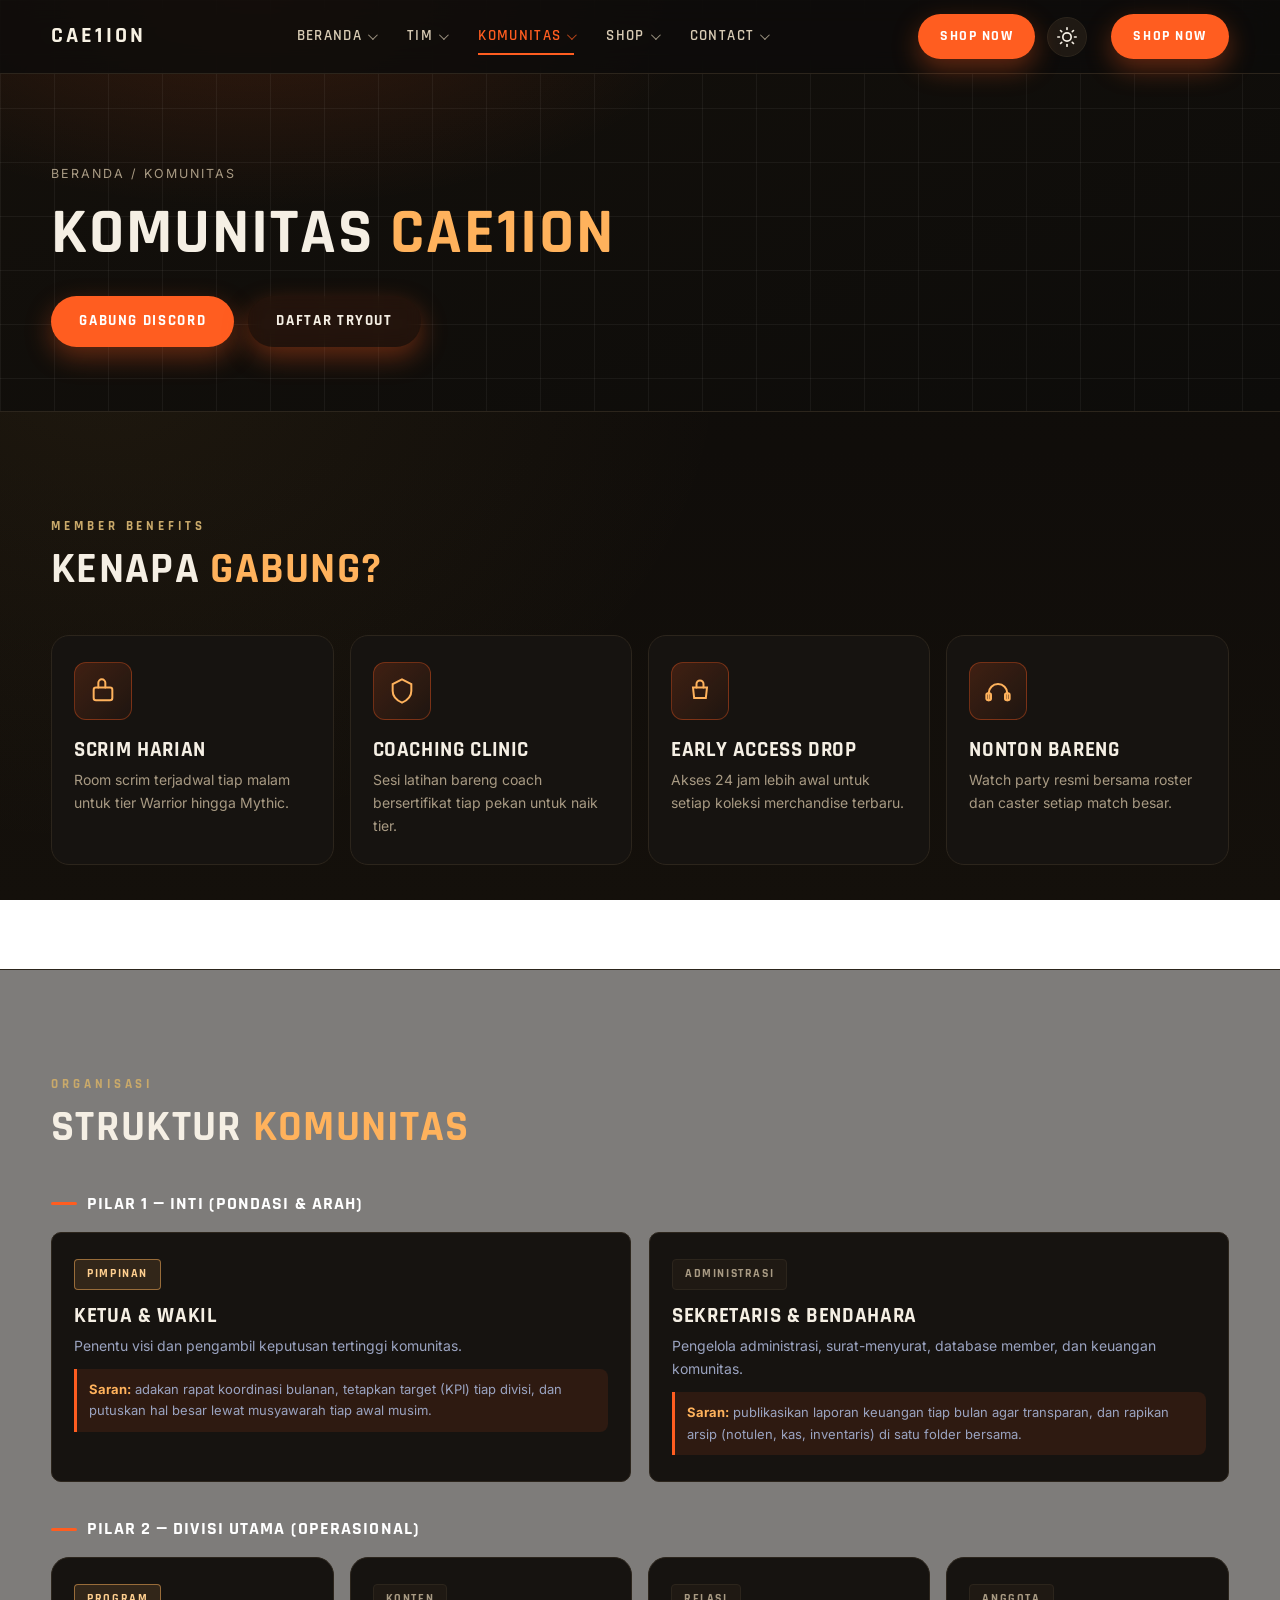
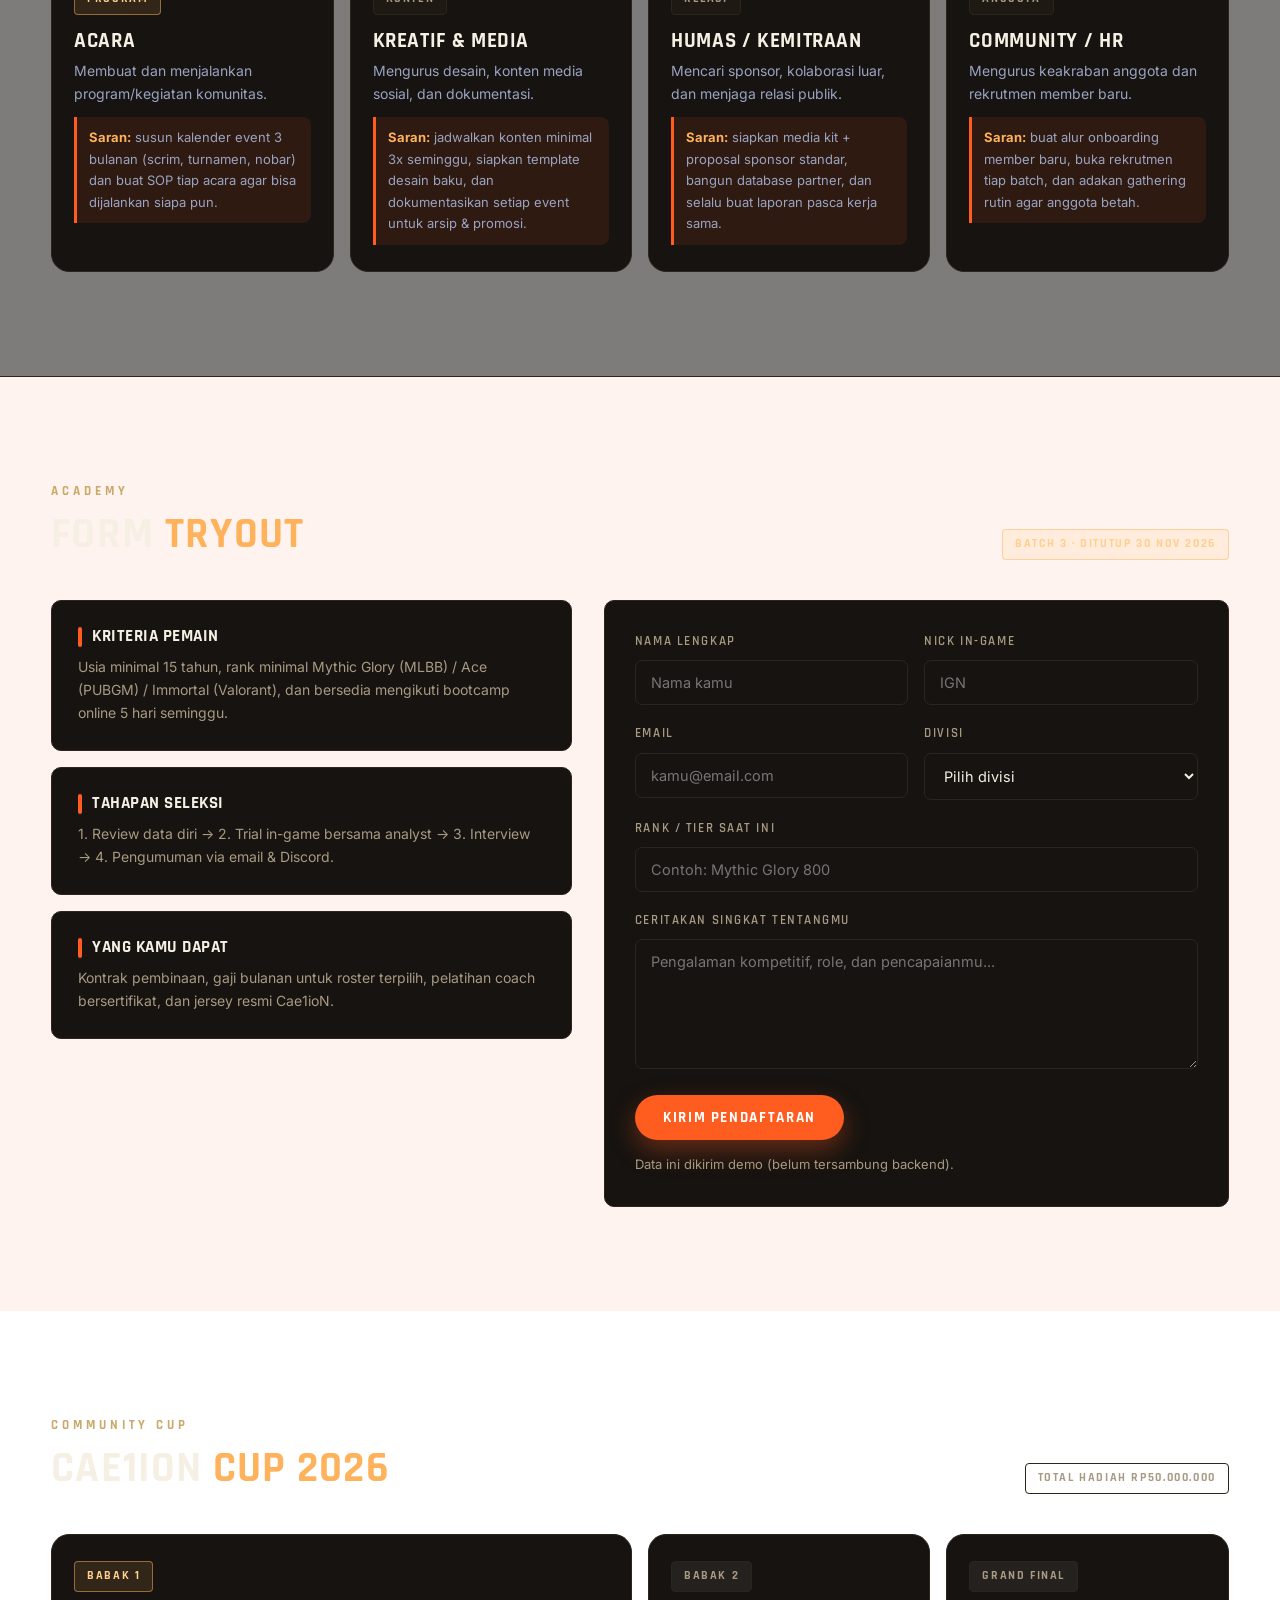
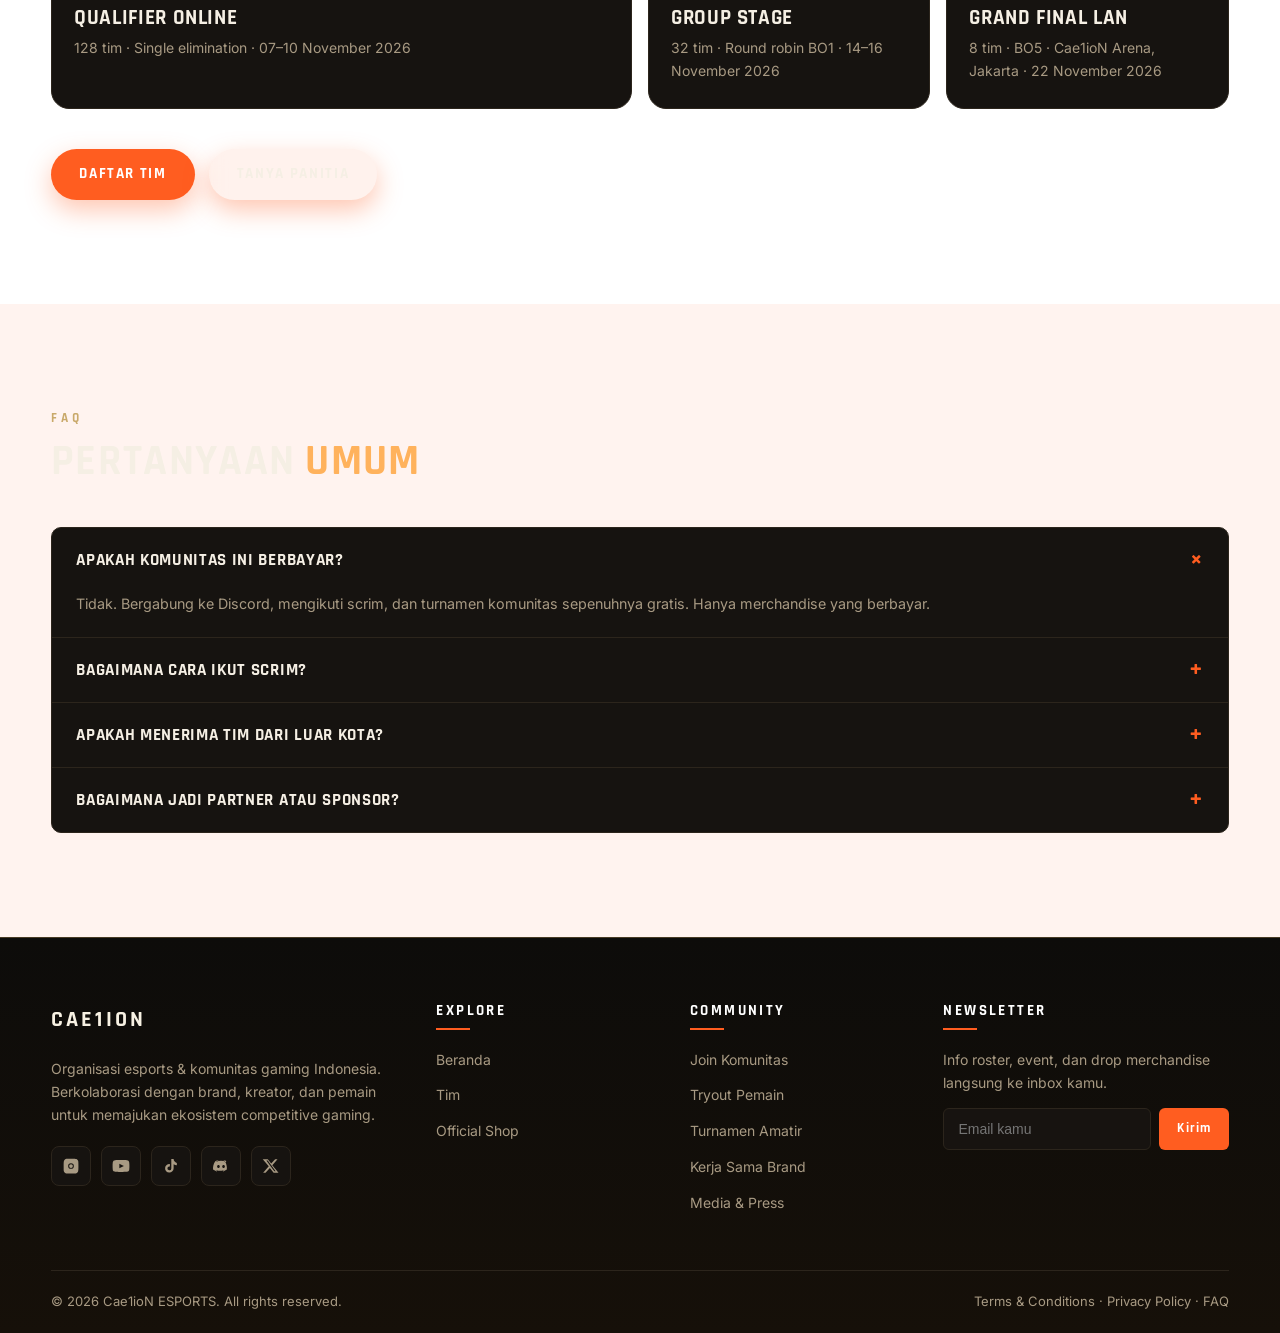
==== community.html @ eff82ee4 "Cae1ioN Esports website" ====
﻿<!DOCTYPE html>
<html lang="id">
<head>
<meta charset="UTF-8" />
<meta name="viewport" content="width=device-width, initial-scale=1.0" />
<title>Komunitas — Cae1ioN ESPORTS</title>
<meta name="description" content="Bergabung dengan komunitas Cae1ioN: Discord, scrim harian, tryout pemain, dan turnamen amatir." />
<link rel="icon" href="assets/img/favicon.png" type="image/svg+xml" />
<link rel="preconnect" href="https://fonts.googleapis.com" />
<link rel="preconnect" href="https://fonts.gstatic.com" crossorigin />
<link href="https://fonts.googleapis.com/css2?family=Rajdhani:wght@500;600;700&family=Inter:wght@400;500;600&family=Cinzel:wght@700;800;900&display=swap" rel="stylesheet" />
<link rel="stylesheet" href="assets/css/style.css?v=8" />
</head>
<body>


<header class="header">
  <div class="container header-inner">
    <a href="index.html" class="logo"><span class="logo-text">Cae1ioN</span></a>
    <nav class="nav">
      <div class="nav-item"><a href="index.html">Beranda<span class="caret"></span></a>
        <div class="drop">
          <a href="index.html#top">Tentang</a>
          <a href="index.html#squad">Tim &amp; Squad</a>
          <a href="index.html#ekosistem">Ekosistem</a>
        </div>
      </div>
      <div class="nav-item"><a href="teams.html">Tim<span class="caret"></span></a>
        <div class="drop">
          <a href="teams.html#roster">Daftar Pemain</a>
          <a href="teams.html#academy">Academy</a>
        </div>
      </div>
      <div class="nav-item"><a href="community.html" class="active">Komunitas<span class="caret"></span></a>
        <div class="drop">
          <a href="community.html#benefit">Benefit</a>
          <a href="community.html#tryout">Tryout</a>
          <a href="community.html#turnamen">Turnamen</a>
          <a href="community.html#faq">FAQ</a>
        </div>
      </div>
      <div class="nav-item"><a href="shop.html">Shop<span class="caret"></span></a>
        <div class="drop">
          <a href="shop.html#produk">Semua Produk</a>
          <a href="shop.html#promo">Promo</a>
        </div>
      </div>
      <div class="nav-item"><a href="contact.html">Contact<span class="caret"></span></a>
        <div class="drop">
          <a href="contact.html#kontak">Info &amp; Form</a>
          <a href="contact.html#faq">FAQ</a>
        </div>
      </div>
    </nav>
    <div class="header-cta">
      <a href="shop.html" class="btn">Shop Now</a>
      <button class="theme-toggle" id="themeToggle" aria-label="Toggle tema gelap/terang" title="Toggle tema">
        <svg class="icon-sun" width="20" height="20" viewBox="0 0 24 24" fill="none" stroke="currentColor" stroke-width="2" stroke-linecap="round" stroke-linejoin="round"><circle cx="12" cy="12" r="5"/><path d="M12 1v2"/><path d="M12 21v2"/><path d="M4.22 4.22l1.42 1.42"/><path d="M18.36 18.36l1.42 1.42"/><path d="M1 12h2"/><path d="M21 12h2"/><path d="M4.22 19.78l1.42-1.42"/><path d="M18.36 5.64l1.42-1.42"/></svg>
        <svg class="icon-moon" width="20" height="20" viewBox="0 0 24 24" fill="none" stroke="currentColor" stroke-width="2" stroke-linecap="round" stroke-linejoin="round"><path d="M21 12.79A9 9 0 1 1 11.21 3 7 7 0 0 0 21 12.79z"/></svg>
      </button>
      <a href="shop.html" class="btn">Shop Now</a>
      <button class="burger" aria-label="Buka menu"><span></span><span></span><span></span></button>
    </div>
  </div>
</header>

<div class="mobile-nav">
  <a href="index.html">Beranda</a>
  <a href="teams.html">Tim</a>
  <a href="community.html">Komunitas</a>
  <a href="shop.html">Shop</a>
  <a href="contact.html">Contact</a>
  <a href="shop.html" class="btn">Shop Now</a>
</div>

<section class="page-hero">
  <div class="container">
    <p class="breadcrumb"><a href="index.html">Beranda</a> / Komunitas</p>
    <h1>Komunitas <em>Cae1ioN</em></h1>
    <div class="hero-actions" style="margin:26px 0 0;">
      <a href="#" class="btn">Gabung Discord</a>
      <a href="#tryout" class="btn btn-ghost">Daftar Tryout</a>
    </div>
  </div>
</section>

<!-- BENEFITS -->
<section class="section" id="benefit">
  <div class="container">
    <div class="section-head reveal">
      <div class="section-title">
        <span class="kicker">Member Benefits</span>
        <h2>Kenapa <em>Gabung?</em></h2>
      </div>
    </div>

    <div class="bento">
      <div class="division reveal">
        <div class="icon">
          <svg viewBox="0 0 24 24" fill="none" stroke-width="1.7" stroke-linecap="round"><path d="M14 9V5a3 3 0 0 0-6 0v4"/><rect x="4" y="9" width="16" height="11" rx="2"/></svg>
        </div>
        <h3>Scrim Harian</h3>
        <p class="muted" style="font-size:14px;">Room scrim terjadwal tiap malam untuk tier Warrior hingga Mythic.</p>
      </div>
      <div class="division reveal">
        <div class="icon">
          <svg viewBox="0 0 24 24" fill="none" stroke-width="1.7" stroke-linecap="round"><path d="M12 2l8 4v6c0 5-3.5 8-8 10-4.5-2-8-5-8-10V6z"/></svg>
        </div>
        <h3>Coaching Clinic</h3>
        <p class="muted" style="font-size:14px;">Sesi latihan bareng coach bersertifikat tiap pekan untuk naik tier.</p>
      </div>
      <div class="division reveal">
        <div class="icon">
          <svg viewBox="0 0 24 24" fill="none" stroke-width="1.7" stroke-linecap="round"><path d="M6 9h12l-1 9H7z"/><path d="M9 9V6a3 3 0 0 1 6 0v3"/></svg>
        </div>
        <h3>Early Access Drop</h3>
        <p class="muted" style="font-size:14px;">Akses 24 jam lebih awal untuk setiap koleksi merchandise terbaru.</p>
      </div>
      <div class="division reveal">
        <div class="icon">
          <svg viewBox="0 0 24 24" fill="none" stroke-width="1.7" stroke-linecap="round"><path d="M4 20v-6a8 8 0 1 1 16 0v6"/><rect x="2" y="14" width="4" height="6" rx="1.5"/><rect x="18" y="14" width="4" height="6" rx="1.5"/></svg>
        </div>
        <h3>Nonton Bareng</h3>
        <p class="muted" style="font-size:14px;">Watch party resmi bersama roster dan caster setiap match besar.</p>
      </div>
    </div>
  </div>
</section>

<!-- STRUKTUR KOMUNITAS -->
<section class="section section-white">
  <div class="container">
    <div class="section-head reveal">
      <div class="section-title">
        <span class="kicker">Organisasi</span>
        <h2>Struktur <em>Komunitas</em></h2>
      </div>
    </div>

    <h3 class="pillar-title reveal">Pilar 1 — Inti (Pondasi &amp; Arah)</h3>
    <div class="grid-2" style="margin-bottom:36px;">
      <div class="division reveal">
        <span class="badge live" style="margin-bottom:14px;display:inline-block;">Pimpinan</span>
        <h3>Ketua &amp; Wakil</h3>
        <p class="muted" style="font-size:14px;">Penentu visi dan pengambil keputusan tertinggi komunitas.</p>
        <p class="org-tip"><b>Saran:</b> adakan rapat koordinasi bulanan, tetapkan target (KPI) tiap divisi, dan putuskan hal besar lewat musyawarah tiap awal musim.</p>
      </div>
      <div class="division reveal">
        <span class="badge" style="margin-bottom:14px;display:inline-block;">Administrasi</span>
        <h3>Sekretaris &amp; Bendahara</h3>
        <p class="muted" style="font-size:14px;">Pengelola administrasi, surat-menyurat, database member, dan keuangan komunitas.</p>
        <p class="org-tip"><b>Saran:</b> publikasikan laporan keuangan tiap bulan agar transparan, dan rapikan arsip (notulen, kas, inventaris) di satu folder bersama.</p>
      </div>
    </div>

    <h3 class="pillar-title reveal">Pilar 2 — Divisi Utama (Operasional)</h3>
    <div class="bento">
      <div class="division reveal">
        <span class="badge live" style="margin-bottom:14px;display:inline-block;">Program</span>
        <h3>Acara</h3>
        <p class="muted" style="font-size:14px;">Membuat dan menjalankan program/kegiatan komunitas.</p>
        <p class="org-tip"><b>Saran:</b> susun kalender event 3 bulanan (scrim, turnamen, nobar) dan buat SOP tiap acara agar bisa dijalankan siapa pun.</p>
      </div>
      <div class="division reveal">
        <span class="badge" style="margin-bottom:14px;display:inline-block;">Konten</span>
        <h3>Kreatif &amp; Media</h3>
        <p class="muted" style="font-size:14px;">Mengurus desain, konten media sosial, dan dokumentasi.</p>
        <p class="org-tip"><b>Saran:</b> jadwalkan konten minimal 3x seminggu, siapkan template desain baku, dan dokumentasikan setiap event untuk arsip &amp; promosi.</p>
      </div>
      <div class="division reveal">
        <span class="badge" style="margin-bottom:14px;display:inline-block;">Relasi</span>
        <h3>Humas / Kemitraan</h3>
        <p class="muted" style="font-size:14px;">Mencari sponsor, kolaborasi luar, dan menjaga relasi publik.</p>
        <p class="org-tip"><b>Saran:</b> siapkan media kit + proposal sponsor standar, bangun database partner, dan selalu buat laporan pasca kerja sama.</p>
      </div>
      <div class="division reveal">
        <span class="badge" style="margin-bottom:14px;display:inline-block;">Anggota</span>
        <h3>Community / HR</h3>
        <p class="muted" style="font-size:14px;">Mengurus keakraban anggota dan rekrutmen member baru.</p>
        <p class="org-tip"><b>Saran:</b> buat alur onboarding member baru, buka rekrutmen tiap batch, dan adakan gathering rutin agar anggota betah.</p>
      </div>
    </div>
  </div>
</section>

<!-- TRYOUT -->
<section class="section alt" id="tryout">
  <div class="container">
    <div class="section-head reveal">
      <div class="section-title">
        <span class="kicker">Academy</span>
        <h2>Form <em>Tryout</em></h2>
      </div>
      <span class="badge live">Batch 3 · Ditutup 30 Nov 2026</span>
    </div>

    <div class="contact-grid">
      <div class="reveal">
        <div class="info-card">
          <h4>Kriteria Pemain</h4>
          <p>Usia minimal 15 tahun, rank minimal Mythic Glory (MLBB) / Ace (PUBGM) / Immortal (Valorant), dan bersedia mengikuti bootcamp online 5 hari seminggu.</p>
        </div>
        <div class="info-card">
          <h4>Tahapan Seleksi</h4>
          <p>1. Review data diri → 2. Trial in-game bersama analyst → 3. Interview → 4. Pengumuman via email &amp; Discord.</p>
        </div>
        <div class="info-card">
          <h4>Yang Kamu Dapat</h4>
          <p>Kontrak pembinaan, gaji bulanan untuk roster terpilih, pelatihan coach bersertifikat, dan jersey resmi Cae1ioN.</p>
        </div>
      </div>

      <form class="form reveal" data-demo>
        <div class="form-row">
          <div class="field">
            <label for="nama">Nama Lengkap</label>
            <input id="nama" type="text" placeholder="Nama kamu" required />
          </div>
          <div class="field">
            <label for="nick">Nick In-Game</label>
            <input id="nick" type="text" placeholder="IGN" required />
          </div>
        </div>
        <div class="form-row">
          <div class="field">
            <label for="email">Email</label>
            <input id="email" type="email" placeholder="kamu@email.com" required />
          </div>
          <div class="field">
            <label for="divisi">Divisi</label>
            <select id="divisi" required>
              <option value="">Pilih divisi</option>
              <option>Mobile Legends</option>
              <option>PUBG Mobile</option>
              <option>Free Fire</option>
              <option>Valorant</option>
            </select>
          </div>
        </div>
        <div class="field">
          <label for="rank">Rank / Tier Saat Ini</label>
          <input id="rank" type="text" placeholder="Contoh: Mythic Glory 800" required />
        </div>
        <div class="field">
          <label for="why">Ceritakan Singkat Tentangmu</label>
          <textarea id="why" placeholder="Pengalaman kompetitif, role, dan pencapaianmu..."></textarea>
        </div>
        <button class="btn" type="submit">Kirim Pendaftaran</button>
        <p class="form-note" data-form-msg>Data ini dikirim demo (belum tersambung backend).</p>
      </form>
    </div>
  </div>
</section>

<!-- TURNAMEN -->
<section class="section" id="turnamen">
  <div class="container">
    <div class="section-head reveal">
      <div class="section-title">
        <span class="kicker">Community Cup</span>
        <h2>Cae1ioN <em>Cup 2026</em></h2>
      </div>
      <span class="badge">Total Hadiah Rp50.000.000</span>
    </div>

    <div class="bento">
      <div class="division b-span2 reveal">
        <span class="badge live" style="margin-bottom:14px;display:inline-block;">Babak 1</span>
        <h3>Qualifier Online</h3>
        <p class="muted" style="font-size:14px;">128 tim · Single elimination · 07–10 November 2026</p>
      </div>
      <div class="division reveal">
        <span class="badge" style="margin-bottom:14px;display:inline-block;">Babak 2</span>
        <h3>Group Stage</h3>
        <p class="muted" style="font-size:14px;">32 tim · Round robin BO1 · 14–16 November 2026</p>
      </div>
      <div class="division reveal">
        <span class="badge" style="margin-bottom:14px;display:inline-block;">Grand Final</span>
        <h3>Grand Final LAN</h3>
        <p class="muted" style="font-size:14px;">8 tim · BO5 · Cae1ioN Arena, Jakarta · 22 November 2026</p>
      </div>
    </div>

    <div class="mt-40 reveal" style="display:flex;gap:14px;flex-wrap:wrap;">
      <a href="#" class="btn">Daftar Tim</a>
      <a href="contact.html" class="btn btn-ghost">Tanya Panitia</a>
    </div>
  </div>
</section>

<!-- FAQ -->
<section class="section alt" id="faq">
  <div class="container">
    <div class="section-head reveal">
      <div class="section-title">
        <span class="kicker">FAQ</span>
        <h2>Pertanyaan <em>Umum</em></h2>
      </div>
    </div>

    <div class="accordion reveal">
      <div class="acc-item open">
        <button class="acc-head">Apakah komunitas ini berbayar?<span class="plus">+</span></button>
        <div class="acc-body" style="max-height:200px;">
          <p>Tidak. Bergabung ke Discord, mengikuti scrim, dan turnamen komunitas sepenuhnya gratis. Hanya merchandise yang berbayar.</p>
        </div>
      </div>
      <div class="acc-item">
        <button class="acc-head">Bagaimana cara ikut scrim?<span class="plus">+</span></button>
        <div class="acc-body">
          <p>Pilih room sesuai tier di kanal #scrim-lobby Discord, lalu daftar 15 menit sebelum jadwal dimulai. Slot dibatasi 16 tim per sesi.</p>
        </div>
      </div>
      <div class="acc-item">
        <button class="acc-head">Apakah menerima tim dari luar kota?<span class="plus">+</span></button>
        <div class="acc-body">
          <p>Semua turnamen komunitas Cae1ioN digelar online, jadi tim dari kota mana pun boleh ikut. Grand final LAN disediakan opsi remote play.</p>
        </div>
      </div>
      <div class="acc-item">
        <button class="acc-head">Bagaimana jadi partner atau sponsor?<span class="plus">+</span></button>
        <div class="acc-body">
          <p>Kirim proposal kerja sama melalui halaman Contact. Tim brand partnership akan membalas dalam 2×24 jam kerja.</p>
        </div>
      </div>
    </div>
  </div>
</section>

<footer class="footer">
  <div class="container">
    <div class="footer-grid">
      <div>
        <a href="index.html" class="logo"><span class="logo-text">Cae1ioN</span></a>
        <p class="about">Organisasi esports &amp; komunitas gaming Indonesia. Berkolaborasi dengan brand, kreator, dan pemain untuk memajukan ekosistem competitive gaming.</p>
        <div class="socials">
          <a href="https://instagram.com/freezeecommunity" target="_blank" rel="noopener" aria-label="Instagram"><svg viewBox="0 0 24 24"><path d="M12 2.2c3.2 0 3.6 0 4.9.1 1.2.1 1.8.3 2.2.4.6.2 1 .5 1.4.9.4.4.7.8.9 1.4.2.4.4 1 .4 2.2.1 1.3.1 1.7.1 4.9s0 3.6-.1 4.9c-.1 1.2-.3 1.8-.4 2.2-.2.6-.5 1-.9 1.4-.4.4-.8.7-1.4.9-.4.2-1 .4-2.2.4-1.3.1-1.7.1-4.9.1s-3.6 0-4.9-.1c-1.2-.1-1.8-.3-2.2-.4-.6-.2-1-.5-1.4-.9-.4-.4-.7-.8-.9-1.4-.2-.4-.4-1-.4-2.2C2.2 15.6 2.2 15.2 2.2 12s0-3.6.1-4.9c.1-1.2.3-1.8.4-2.2.2-.6.5-1 .9-1.4.4-.4.8-.7 1.4-.9.4-.2 1-.4 2.2-.4C8.4 2.2 8.8 2.2 12 2.2m0 6a3.8 3.8 0 1 0 0 7.6 3.8 3.8 0 0 0 0-7.6m0 6.3a2.5 2.5 0 1 1 0-5 2.5 2.5 0 0 1 0 5m4.9-6.4a.9.9 0 1 1-1.8 0 .9.9 0 0 1 1.8 0"/></svg></a>
          <a href="https://youtube.com/@freezeecommunity" target="_blank" rel="noopener" aria-label="YouTube"><svg viewBox="0 0 24 24"><path d="M23 7.5s-.2-1.6-.9-2.3c-.9-.9-1.8-.9-2.3-1C16.6 4 12 4 12 4s-4.6 0-7.8.2c-.5.1-1.5.1-2.3 1-.7.7-.9 2.3-.9 2.3S.8 9.4.8 11.3v1.4c0 1.9.2 3.8.2 3.8s.2 1.6.9 2.3c.9.9 2 .9 2.5 1 1.8.2 7.6.2 7.6.2s4.6 0 7.8-.2c.5-.1 1.5-.1 2.3-1 .7-.7.9-2.3.9-2.3s.2-1.9.2-3.8v-1.4c0-1.9-.2-3.8-.2-3.8M9.8 15.1V8.9l6.1 3.1z"/></svg></a>
          <a href="https://tiktok.com/@freezeecommunity" target="_blank" rel="noopener" aria-label="TikTok"><svg viewBox="0 0 24 24"><path d="M16.6 5.8a4.8 4.8 0 0 1-1.1-3.1h-3.1v12.5a2.6 2.6 0 1 1-1.9-2.5V9.4a5.7 5.7 0 1 0 5 5.6V9.7a7.8 7.8 0 0 0 4.3 1.3V7.9a4.8 4.8 0 0 1-3.2-2.1"/></svg></a>
          <a href="https://discord.gg/freezeecommunity" target="_blank" rel="noopener" aria-label="Discord"><svg viewBox="0 0 24 24"><path d="M19.6 5.6A16.4 16.4 0 0 0 15.5 4.4l-.2.4a12.6 12.6 0 0 1 3.6 1.8 15.9 15.9 0 0 0-13.8 0 12.6 12.6 0 0 1 3.6-1.8l-.2-.4A16.4 16.4 0 0 0 4.4 5.6C1.8 9.4 1.1 13.1 1.4 16.8a16.5 16.5 0 0 0 5 2.5l.6-1a10.8 10.8 0 0 1-1.7-.8l.4-.3a11.4 11.4 0 0 0 9.8 0l.4.3a10.8 10.8 0 0 1-1.7.8l.6 1a16.5 16.5 0 0 0 5-2.5c.4-4.3-.6-8-2.6-11.2M8.6 14.5c-1 0-1.8-.9-1.8-2s.8-2 1.8-2 1.8.9 1.8 2-.8 2-1.8 2m6.8 0c-1 0-1.8-.9-1.8-2s.8-2 1.8-2 1.8.9 1.8 2-.8 2-1.8 2"/></svg></a>
          <a href="https://x.com/freezeecommunity" target="_blank" rel="noopener" aria-label="X"><svg viewBox="0 0 24 24"><path d="M17.5 3h3.2l-7 8 8.3 10h-6.5l-5-6.2-5.8 6.2H1.5l7.5-8.6L1 3h6.7l4.6 5.7zm-1.1 16h1.8L7.7 4.8H5.8z"/></svg></a>
        </div>
      </div>
      <div>
        <h4>Explore</h4>
        <ul class="footer-links">
          <li><a href="index.html">Beranda</a></li>
          <li><a href="teams.html">Tim</a></li>
          <li><a href="shop.html">Official Shop</a></li>
        </ul>
      </div>
      <div>
        <h4>Community</h4>
        <ul class="footer-links">
          <li><a href="community.html">Join Komunitas</a></li>
          <li><a href="community.html#tryout">Tryout Pemain</a></li>
          <li><a href="community.html#turnamen">Turnamen Amatir</a></li>
          <li><a href="contact.html">Kerja Sama Brand</a></li>
          <li><a href="contact.html">Media &amp; Press</a></li>
        </ul>
      </div>
      <div>
        <h4>Newsletter</h4>
        <p class="about" style="margin-bottom:0;">Info roster, event, dan drop merchandise langsung ke inbox kamu.</p>
        <form class="newsletter" data-demo>
          <input type="email" placeholder="Email kamu" required />
          <button type="submit">Kirim</button>
        </form>
        <p class="muted" data-form-msg style="font-size:12.5px;margin-top:8px;"></p>
      </div>
    </div>
    <div class="footer-bottom">
      <span>&copy; <span data-year>2026</span> Cae1ioN ESPORTS. All rights reserved.</span>
      <span><a href="#">Terms &amp; Conditions</a> · <a href="#">Privacy Policy</a> · <a href="#">FAQ</a></span>
    </div>
  </div>
</footer>

<button class="to-top" aria-label="Kembali ke atas">&uarr;</button>
<script src="assets/js/main.js"></script>
</body>
</html>
---- assets/css/style.css ----
﻿/* ============================================================
   CAE1ION ESPORTS — Community & Brand Website
   Main Stylesheet
   ============================================================ */

@font-face {
  font-family: "Citadel Blackrose";
  src: url("../fonts/Citadel of Blackrose.ttf") format("truetype");
  font-weight: normal;
  font-style: normal;
  font-display: swap;
}

@font-face {
  font-family: "Super Chips";
  src: url("../fonts/SuperChips.ttf") format("truetype");
  font-weight: normal;
  font-style: normal;
  font-display: swap;
}

:root {
  /* Tema: Ember Caelion — hitam hangat + aksen api (default) */
  --bg: #0d0c0a;
  --bg-alt: #12100c;
  --surface: #161310;
  --surface-2: #1f1913;
  --line: #2c251c;
  --text: #f5efe4;
  --muted: #a89a83;
  --accent: #ff5d20;
  --accent-2: #ffb25c;
  --accent-glow: rgba(255, 93, 32, 0.35);
  --win: #2ed47a;
  --lose: #ff6b7d;
  --gold: #d9a441;
  --radius: 10px;
  --header-h: 74px;
  --font-head: "Rajdhani", "Segoe UI", sans-serif;
  --font-body: "Inter", "Segoe UI", sans-serif;
  --font-display: "Super Chips", "Citadel Blackrose", "Cinzel", "Rajdhani", serif;

  /* Background luar - pijar api jauh (default) */
  --bg-outer-1: radial-gradient(1100px 650px at 85% 0%, rgba(255, 93, 32, 0.10), transparent 65%);
  --bg-outer-2: radial-gradient(900px 700px at 8% 40%, rgba(217, 164, 65, 0.07), transparent 70%);
  --bg-outer-3: linear-gradient(180deg, #0d0c0a 0%, #100d0a 50%, #14100b 100%);
}

/* MODE TERANG KREM (via toggle) */
html.light {
  --bg: #f6f2e9;
  --bg-alt: #ece3cf;
  --surface: #fffdf8;
  --surface-2: #f2e9d4;
  --line: #ddd0b4;
  --text: #1d1712;
  --muted: #9aa3c0;
  --accent: #1d1712;
  --accent-2: #8a6d2f;
  --accent-glow: rgba(138, 109, 47, 0.25);
  --win: #1e7a4f;
  --lose: #b3263a;
  --gold: #8a6d2f;

  /* Background luar - krem */
  --bg-outer-1: radial-gradient(1200px 700px at 85% 0%, rgba(138, 109, 47, 0.12), transparent 65%);
  --bg-outer-2: none;
  --bg-outer-3: linear-gradient(180deg, #f6f2e9 0%, #f2e9d4 60%, #e9dcc0 100%);
}

/* MODE GELAP (Dark Mode, via toggle) */
html.dark {
  --bg: #0a0613;
  --bg-alt: #130a24;
  --surface: #180d2b;
  --surface-2: #211338;
  --line: #432a72;
  --text: #f2eaff;
  --muted: #bda9dd;
  --accent: #ff5d20;
  --accent-2: #ffcf8f;
  --accent-glow: rgba(255, 93, 32, 0.45);
  --win: #2ed47a;
  --lose: #ff6b7d;
  --gold: #c9a96a;

  /* Background luar - Mode Gelap */
  --bg-outer-1: radial-gradient(1200px 700px at 85% 0%, rgba(255, 93, 32, 0.18), transparent 65%);
  --bg-outer-2: radial-gradient(900px 700px at 5% 45%, rgba(76, 29, 149, 0.35), transparent 70%);
  --bg-outer-3: linear-gradient(180deg, #0a0613 0%, #1c1033 35%, #2a1650 70%, #3b1d6e 100%);
}

* { margin: 0; padding: 0; box-sizing: border-box; }

html { scroll-behavior: smooth; }

body {
  /* Background luar: krem hangat (menggunakan CSS variables untuk mode terang/gelap) */
  background:
    var(--bg-outer-1, none),
    var(--bg-outer-2, none),
    var(--bg-outer-3, #0d0c0a);
  background-attachment: fixed;
  color: var(--text);
  font-family: var(--font-body);
  font-size: 15px;
  line-height: 1.65;
  overflow-x: hidden;
}

img { max-width: 100%; display: block; }
a { color: inherit; text-decoration: none; }
ul { list-style: none; }

h1, h2, h3, h4, .head {
  font-family: var(--font-head);
  font-weight: 700;
  letter-spacing: 0.03em;
  line-height: 1.15;
  text-transform: uppercase;
}

::selection { background: var(--accent); color: #fff; }

/* Scrollbar */
::-webkit-scrollbar { width: 10px; }
::-webkit-scrollbar-track { background: var(--bg-alt); }
::-webkit-scrollbar-thumb { background: var(--accent); border-radius: 8px; }

.container {
  width: min(1200px, 92%);
  margin-inline: auto;
}

/* ============================================================
   BUTTONS
   ============================================================ */
.btn {
  display: inline-flex;
  align-items: center;
  gap: 9px;
  padding: 13px 28px;
  font-family: var(--font-head);
  font-weight: 700;
  font-size: 15px;
  letter-spacing: 0.11em;
  text-transform: uppercase;
  border: 1px solid transparent;
  border-radius: 4px;
  cursor: pointer;
  transition: 0.28s ease;
  background: var(--accent);
  color: #fff;
}
.btn:hover { background: var(--accent-2); transform: translateY(-3px); box-shadow: 0 10px 26px var(--accent-glow); }
.btn-ghost { background: transparent; border-color: var(--line); color: var(--text); }
.btn-ghost:hover { background: rgba(255,255,255,0.08); border-color: var(--accent); color: #fff; box-shadow: none; }

/* ============================================================
   HEADER
   ============================================================ */
.header {
  position: fixed;
  inset: 0 0 auto 0;
  height: var(--header-h);
  z-index: 1000;
  background: rgba(13, 12, 10, 0.82);
  backdrop-filter: blur(14px);
  -webkit-backdrop-filter: blur(14px);
  border-bottom: 1px solid #2c251c;
  transition: 0.3s ease;
}
.header.scrolled { box-shadow: 0 4px 20px rgba(10, 6, 19, 0.08); }
.header-inner {
  height: 100%;
  display: flex;
  align-items: center;
  justify-content: space-between;
  gap: 20px;
}

.logo { display: flex; align-items: center; gap: 11px; }
.logo img {
  height: 58px;
  width: auto;
  border-radius: 10px;
  box-shadow: 0 6px 18px rgba(60, 50, 35, 0.18);
}
.footer .logo img { height: 96px; }
.logo svg { width: 38px; height: 38px; flex: none; }
.logo-text {
  font-family: var(--font-head);
  font-weight: 700;
  font-size: 22px;
  letter-spacing: 0.14em;
  text-transform: uppercase;
  color: #f7f1e3;
}
.logo-text span { color: var(--accent); }
.logo-text span { color: var(--accent); }

.nav { display: flex; align-items: center; gap: 4px; }
.nav a {
  position: relative;
  white-space: nowrap;
  padding: 10px 14px;
  font-family: var(--font-head);
  font-weight: 600;
  font-size: 15px;
  letter-spacing: 0.09em;
  text-transform: uppercase;
  color: #d8cbb4;
  transition: 0.25s;
}
.nav a::after {
  content: "";
  position: absolute;
  left: 14px; right: 14px; bottom: 4px;
  height: 2px;
  background: var(--accent);
  transform: scaleX(0);
  transform-origin: left;
  transition: 0.28s;
}
.nav a:hover, .nav a.active { color: var(--accent); }
.nav a:hover::after, .nav a.active::after { transform: scaleX(1); }

.header-cta { display: flex; align-items: center; gap: 12px; }
.header-cta .btn { padding: 11px 22px; font-size: 14px; white-space: nowrap; }

.burger {
  display: none;
  flex-direction: column;
  gap: 5px;
  background: none;
  border: 0;
  cursor: pointer;
  padding: 6px;
}
.burger span { width: 26px; height: 2.5px; background: #efe6d4; transition: 0.3s; border-radius: 2px; }
.burger.open span:nth-child(1) { transform: translateY(7.5px) rotate(45deg); }
.burger.open span:nth-child(2) { opacity: 0; }
.burger.open span:nth-child(3) { transform: translateY(-7.5px) rotate(-45deg); }

/* Mobile nav */
.mobile-nav {
  position: fixed;
  top: var(--header-h);
  left: 0; right: 0;
  background: rgba(18, 15, 11, 0.97);
  border-bottom: 1px solid #2c251c;
  padding: 14px 5% 26px;
  transform: translateY(-130%);
  opacity: 0;
  transition: 0.35s cubic-bezier(.4,0,.2,1);
  z-index: 999;
}
.mobile-nav.open { transform: translateY(0); opacity: 1; }
.mobile-nav a {
  display: block;
  padding: 13px 4px;
  font-family: var(--font-head);
  font-size: 18px;
  font-weight: 600;
  letter-spacing: 0.08em;
  text-transform: uppercase;
  border-bottom: 1px solid #2c251c;
  color: #d8cbb4;
}
.mobile-nav a:last-of-type { border-bottom: 0; }
.mobile-nav .btn { margin-top: 16px; width: 100%; justify-content: center; }

/* ============================================================
   HERO
   ============================================================ */
.hero {
  position: relative;
  min-height: 100vh;
  display: flex;
  align-items: center;
  padding: calc(var(--header-h) + 40px) 0 70px;
  overflow: hidden;
  background:
    radial-gradient(1000px 560px at 50% -10%, rgba(255,93,32,0.13), transparent 60%),
    linear-gradient(180deg, #12100c 0%, #0d0c0a 55%, #14100b 100%);
  box-shadow: inset 0 -90px 90px -70px rgba(0,0,0,0.5);
}
.hero::before {
  content: "";
  position: absolute;
  inset: 0;
  background-image:
    linear-gradient(rgba(255,255,255,0.05) 1px, transparent 1px),
    linear-gradient(90deg, rgba(255,255,255,0.05) 1px, transparent 1px);
  background-size: 58px 58px;
  mask-image: radial-gradient(circle at 50% 45%, #000 20%, transparent 78%);
}
.hero::after {
  content: "";
  position: absolute;
  right: -140px; top: 50%;
  transform: translateY(-50%) rotate(18deg);
  width: 520px; height: 720px;
  background: linear-gradient(180deg, var(--accent), rgba(255,93,32,0));
  opacity: 0.16;
  filter: blur(6px);
  clip-path: polygon(45% 0, 100% 0, 55% 100%, 0 100%);
  pointer-events: none;
}
.hero-inner { position: relative; z-index: 2; }

.hero-badge {
  display: inline-flex;
  align-items: center;
  gap: 9px;
  padding: 7px 16px;
  background: rgba(255,93,32,0.12);
  border: 1px solid rgba(255,93,32,0.45);
  border-radius: 100px;
  font-family: var(--font-head);
  font-size: 13px;
  font-weight: 700;
  letter-spacing: 0.18em;
  text-transform: uppercase;
  color: #ffe3c2;
  margin-bottom: 24px;
}
.hero-badge .dot {
  width: 8px; height: 8px; border-radius: 50%;
  background: var(--accent);
  animation: pulse 1.6s infinite;
}
@keyframes pulse {
  0%,100% { box-shadow: 0 0 0 0 var(--accent-glow); }
  50% { box-shadow: 0 0 0 8px rgba(255,93,32,0); }
}

.hero h1 {
  font-size: clamp(3rem, 9vw, 7rem);
  line-height: 0.92;
  letter-spacing: -0.01em;
  margin-bottom: 18px;
}
.hero h1.elegant {
  font-family: var(--font-display);
  font-weight: 700;
  letter-spacing: 0.03em;
  line-height: 1.1;
}
.hero h1 .outline {
  color: transparent;
  -webkit-text-stroke: 2px var(--accent);
}
.hero h1.elegant .outline {
  -webkit-text-stroke: 2px var(--accent-2);
  text-shadow: 0 0 42px rgba(255, 93, 32, 0.35);
}
.hero p.lead {
  max-width: 560px;
  color: var(--muted);
  font-size: 17px;
  margin-bottom: 32px;
}
.hero-actions { display: flex; flex-wrap: wrap; gap: 14px; margin-bottom: 56px; }

.hero-stats {
  display: grid;
  grid-template-columns: repeat(4, minmax(0, 1fr));
  gap: 14px;
  max-width: 760px;
}
.stat {
  background: rgba(255,255,255,0.035);
  border: 1px solid var(--line);
  border-left: 3px solid var(--accent);
  border-radius: 8px;
  padding: 16px 18px;
  backdrop-filter: blur(6px);
}
.stat b {
  display: block;
  font-family: var(--font-head);
  font-size: 34px;
  font-weight: 700;
  color: #fff;
  line-height: 1;
}
.stat span {
  font-size: 11.5px;
  letter-spacing: 0.14em;
  text-transform: uppercase;
  color: var(--muted);
}

.scroll-hint {
  position: absolute;
  right: 34px; bottom: 30px;
  z-index: 3;
  font-size: 11px;
  letter-spacing: 0.3em;
  text-transform: uppercase;
  color: var(--muted);
  display: flex;
  flex-direction: column;
  align-items: center;
  gap: 8px;
}
.scroll-hint::after {
  content: "";
  width: 1px; height: 42px;
  background: linear-gradient(var(--accent), transparent);
  animation: drop 1.8s infinite;
}
@keyframes drop { 0% { transform: scaleY(0); transform-origin: top; } 50% { transform: scaleY(1); } 100% { transform: scaleY(0); transform-origin: bottom; } }

/* ============================================================
   SECTIONS
   ============================================================ */
.section { padding: 86px 0; }
.section.alt { background: rgba(255, 93, 32, 0.07); backdrop-filter: blur(2px); }
.section-head {
  display: flex;
  align-items: flex-end;
  justify-content: space-between;
  gap: 20px;
  margin-bottom: 40px;
  flex-wrap: wrap;
}
.section-title .kicker {
  display: block;
  font-family: var(--font-head);
  font-size: 13px;
  font-weight: 700;
  letter-spacing: 0.3em;
  text-transform: uppercase;
  color: var(--accent);
  margin-bottom: 8px;
}
.section-title h2 { font-size: clamp(1.9rem, 4vw, 2.7rem); }
.section-title h2 em { font-style: normal; color: var(--accent-2); }
.view-all {
  font-family: var(--font-head);
  font-weight: 700;
  font-size: 14px;
  letter-spacing: 0.14em;
  text-transform: uppercase;
  color: var(--muted);
  display: inline-flex;
  align-items: center;
  gap: 9px;
  transition: 0.25s;
}
.view-all:hover { color: var(--accent); gap: 15px; }

/* ============================================================
   MATCH CARDS
   ============================================================ */
.tabs {
  display: flex;
  flex-wrap: wrap;
  gap: 8px;
  margin-bottom: 26px;
}
.tab {
  padding: 9px 20px;
  background: var(--surface);
  border: 1px solid var(--line);
  border-radius: 100px;
  color: var(--muted);
  font-family: var(--font-head);
  font-weight: 600;
  font-size: 13.5px;
  letter-spacing: 0.09em;
  text-transform: uppercase;
  cursor: pointer;
  transition: 0.25s;
}
.tab:hover { color: var(--text); border-color: var(--accent); }
.tab.active { background: var(--accent); border-color: var(--accent); color: #fff; }

.match-list { display: grid; gap: 14px; }

.match-card {
  display: grid;
  grid-template-columns: 190px 1fr auto;
  align-items: center;
  gap: 20px;
  background: linear-gradient(90deg, var(--surface) 0%, var(--surface-2) 100%);
  border: 1px solid var(--line);
  border-left: 3px solid transparent;
  border-radius: var(--radius);
  padding: 18px 22px;
  transition: 0.3s ease;
}
.match-card:hover {
  border-left-color: var(--accent);
  transform: translateX(6px);
  box-shadow: 0 12px 34px rgba(0,0,0,0.5);
}
.match-meta { display: flex; flex-direction: column; gap: 5px; }
.match-meta .game {
  font-family: var(--font-head);
  font-weight: 700;
  font-size: 12px;
  letter-spacing: 0.16em;
  text-transform: uppercase;
  color: var(--accent);
}
.match-meta .date { font-size: 13.5px; color: var(--text); font-weight: 600; }
.match-meta .event { font-size: 12.5px; color: var(--muted); }

.match-teams { display: flex; align-items: center; justify-content: center; gap: 22px; }
.team {
  display: flex;
  align-items: center;
  gap: 11px;
  min-width: 0;
}
.team.right { flex-direction: row-reverse; text-align: right; }
.team .name {
  font-family: var(--font-head);
  font-weight: 700;
  font-size: 16.5px;
  text-transform: uppercase;
  white-space: nowrap;
  overflow: hidden;
  text-overflow: ellipsis;
}
.crest {
  width: 46px; height: 46px;
  flex: none;
  border-radius: 50%;
  display: grid;
  place-items: center;
  font-family: var(--font-head);
  font-weight: 700;
  font-size: 15px;
  color: #fff;
  background: linear-gradient(135deg, var(--surface-2), #2a2a35);
  border: 1px solid var(--line);
  letter-spacing: 0.02em;
}
.crest.own { background: linear-gradient(135deg, var(--accent), #7c0618); border-color: rgba(255,255,255,0.2); box-shadow: 0 0 18px var(--accent-glow); }
.vs {
  font-family: var(--font-head);
  font-weight: 700;
  font-size: 20px;
  color: var(--muted);
  padding: 4px 12px;
  border: 1px dashed var(--line);
  border-radius: 6px;
}
.score {
  font-family: var(--font-head);
  font-weight: 700;
  font-size: 26px;
  color: #fff;
  white-space: nowrap;
}
.score .result {
  display: block;
  font-size: 11px;
  letter-spacing: 0.2em;
  text-align: center;
  margin-top: 2px;
}
.result.win { color: var(--win); }
.result.lose { color: var(--lose); }
.result.rank { color: var(--accent-2); }

.match-side { text-align: right; display: flex; flex-direction: column; align-items: flex-end; gap: 8px; }
.badge {
  font-family: var(--font-head);
  font-size: 11.5px;
  font-weight: 700;
  letter-spacing: 0.14em;
  text-transform: uppercase;
  padding: 5px 12px;
  border-radius: 4px;
  background: rgba(255,255,255,0.06);
  border: 1px solid var(--line);
  color: var(--muted);
}
.badge.live { background: rgba(255,178,92,0.12); border-color: rgba(255,178,92,0.5); color: #ffcf8f; }

.countdown {
  display: flex;
  gap: 7px;
}
.countdown div {
  min-width: 52px;
  padding: 7px 6px;
  background: #150b28;
  border: 1px solid var(--line);
  border-radius: 6px;
  text-align: center;
}
.countdown b {
  display: block;
  font-family: var(--font-head);
  font-size: 19px;
  line-height: 1;
  color: var(--accent-2);
}
.countdown span { font-size: 9.5px; letter-spacing: 0.1em; text-transform: uppercase; color: var(--muted); }

/* ============================================================
   DIVISIONS
   ============================================================ */
.grid-4 { display: grid; grid-template-columns: repeat(4, 1fr); gap: 18px; }
.grid-3 { display: grid; grid-template-columns: repeat(3, 1fr); gap: 18px; }
.grid-2 { display: grid; grid-template-columns: repeat(2, 1fr); gap: 18px; }

.division {
  position: relative;
  background: var(--surface);
  border: 1px solid var(--line);
  border-radius: var(--radius);
  padding: 26px 22px;
  overflow: hidden;
  transition: 0.32s ease;
}
.division::before {
  content: "";
  position: absolute;
  inset: auto -30px -60px auto;
  width: 150px; height: 150px;
  background: radial-gradient(circle, var(--accent-glow), transparent 70%);
  opacity: 0;
  transition: 0.35s;
}
.division:hover { transform: translateY(-8px); border-color: rgba(255,93,32,0.55); }
.division:hover::before { opacity: 1; }
.division .icon {
  width: 58px; height: 58px;
  border-radius: 12px;
  display: grid;
  place-items: center;
  background: linear-gradient(135deg, rgba(255,93,32,0.18), rgba(255,93,32,0.04));
  border: 1px solid rgba(255,93,32,0.35);
  margin-bottom: 18px;
}
.division .icon svg { width: 28px; height: 28px; stroke: var(--accent-2); }
.division h3 { font-size: 21px; margin-bottom: 6px; }
.division .teams { color: var(--muted); font-size: 13.5px; }
.division .teams li { padding: 5px 0 5px 16px; position: relative; }
.division .teams li::before {
  content: "";
  position: absolute;
  left: 0; top: 13px;
  width: 6px; height: 6px;
  background: var(--accent);
  transform: rotate(45deg);
}

/* ============================================================
   PLAYER CARDS
   ============================================================ */
.player {
  position: relative;
  background: var(--surface);
  border: 1px solid var(--line);
  border-radius: var(--radius);
  overflow: hidden;
  transition: 0.32s ease;
}
.player:hover { transform: translateY(-8px); border-color: rgba(255,93,32,0.6); }
.player-photo {
  position: relative;
  height: 240px;
  display: grid;
  place-items: center;
  background:
    linear-gradient(160deg, rgba(255,93,32,0.28), rgba(10,10,14,0.9)),
    repeating-linear-gradient(45deg, #17171f 0 12px, #14141b 12px 24px);
  overflow: hidden;
}
.player-photo::after {
  content: "";
  position: absolute;
  inset: 0;
  background: linear-gradient(transparent 40%, var(--surface));
}
.player-photo .initials {
  font-family: var(--font-head);
  font-size: 74px;
  font-weight: 700;
  color: rgba(255,255,255,0.16);
  letter-spacing: 0.05em;
  z-index: 1;
}
.player-photo .role {
  position: absolute;
  top: 14px; left: 14px;
  z-index: 2;
  background: var(--accent);
  color: #fff;
  font-family: var(--font-head);
  font-size: 11.5px;
  font-weight: 700;
  letter-spacing: 0.14em;
  text-transform: uppercase;
  padding: 5px 11px;
  border-radius: 4px;
}
.player-info { padding: 18px 20px 22px; position: relative; z-index: 2; }
.player-info h4 { font-size: 24px; }
.player-info .nick { color: var(--accent-2); font-size: 14px; font-family: var(--font-head); letter-spacing: 0.08em; }
.player-info .real { color: var(--muted); font-size: 12.5px; margin-top: 6px; }

/* ============================================================
   NEWS / ARTICLES
   ============================================================ */
.article {
  display: block;
  background: var(--surface);
  border: 1px solid var(--line);
  border-radius: var(--radius);
  overflow: hidden;
  transition: 0.32s ease;
}
.article:hover { transform: translateY(-8px); border-color: rgba(255,93,32,0.55); box-shadow: 0 16px 40px rgba(0,0,0,0.5); }
.article-img {
  height: 190px;
  position: relative;
  display: flex;
  align-items: flex-end;
  padding: 14px;
  background: linear-gradient(135deg, #221239, #12121a 65%);
  overflow: hidden;
}
.article-img .pattern {
  position: absolute;
  inset: 0;
  background:
    radial-gradient(300px 160px at 75% 25%, rgba(255,93,32,0.5), transparent 70%),
    repeating-linear-gradient(-45deg, rgba(255,255,255,0.045) 0 2px, transparent 2px 16px);
}
.article-img .tag {
  position: relative;
  z-index: 2;
  background: var(--accent);
  color: #fff;
  font-family: var(--font-head);
  font-size: 11.5px;
  font-weight: 700;
  letter-spacing: 0.14em;
  text-transform: uppercase;
  padding: 5px 12px;
  border-radius: 4px;
}
.article-img .date {
  position: absolute;
  right: 14px; bottom: 14px;
  z-index: 2;
  font-size: 12px;
  color: var(--muted);
  background: rgba(0,0,0,0.55);
  padding: 4px 10px;
  border-radius: 4px;
}
.article-body { padding: 20px; }
.article-body h3 {
  font-size: 19px;
  line-height: 1.3;
  margin-bottom: 10px;
  transition: 0.25s;
}
.article:hover .article-body h3 { color: var(--accent-2); }
.article-body p { color: var(--muted); font-size: 13.8px; }

.featured-article {
  position: relative;
  min-height: 380px;
  border-radius: var(--radius);
  overflow: hidden;
  display: flex;
  align-items: flex-end;
  padding: 34px;
  background: linear-gradient(135deg, #3b1d6e, #0d0d12 60%);
  border: 1px solid var(--line);
}
.featured-article::before {
  content: "";
  position: absolute;
  inset: 0;
  background:
    radial-gradient(500px 300px at 80% 20%, rgba(255,93,32,0.45), transparent 70%),
    repeating-linear-gradient(-45deg, rgba(255,255,255,0.04) 0 2px, transparent 2px 18px);
}
.featured-article .content { position: relative; z-index: 2; max-width: 640px; }
.featured-article h3 { font-size: clamp(1.5rem, 3vw, 2.2rem); margin: 14px 0 12px; }
.featured-article p { color: #c9c9d4; margin-bottom: 20px; }

/* ============================================================
   VIDEO / MEDIA
   ============================================================ */
.video-grid { display: grid; grid-template-columns: 2fr 1fr; gap: 18px; }
.video-card {
  position: relative;
  border-radius: var(--radius);
  overflow: hidden;
  border: 1px solid var(--line);
  min-height: 300px;
  display: flex;
  align-items: flex-end;
  padding: 22px;
  background: linear-gradient(140deg, #2a1650, #101017 60%);
  transition: 0.3s;
}
.video-card:hover { border-color: rgba(255,93,32,0.6); }
.video-card.small { min-height: 141px; }
.video-card .glow {
  position: absolute;
  inset: 0;
  background: radial-gradient(400px 220px at 30% 30%, rgba(255,93,32,0.35), transparent 70%);
  opacity: 0.7;
}
.video-card .play {
  position: absolute;
  top: 50%; left: 50%;
  transform: translate(-50%, -50%);
  width: 66px; height: 66px;
  border-radius: 50%;
  background: rgba(255,93,32,0.92);
  display: grid;
  place-items: center;
  box-shadow: 0 0 0 10px rgba(255,93,32,0.16);
  transition: 0.3s;
}
.video-card:hover .play { transform: translate(-50%,-50%) scale(1.1); }
.video-card .play::after {
  content: "";
  border-left: 17px solid #fff;
  border-top: 10px solid transparent;
  border-bottom: 10px solid transparent;
  margin-left: 5px;
}
.video-card .meta { position: relative; z-index: 2; }
.video-card .meta h4 { font-size: 20px; margin-bottom: 5px; }
.video-card .meta span { font-size: 12.5px; color: var(--muted); letter-spacing: 0.08em; text-transform: uppercase; }
.video-side { display: grid; gap: 18px; }

/* ============================================================
   SPONSORS
   ============================================================ */
.sponsors { overflow: hidden; padding: 34px 0; border-block: 1px solid var(--line); background: rgba(20, 17, 13, 0.65); }
.marquee { display: flex; gap: 60px; width: max-content; animation: slide 28s linear infinite; }
.sponsors:hover .marquee { animation-play-state: paused; }
@keyframes slide { to { transform: translateX(-50%); } }
.sponsor {
  font-family: var(--font-head);
  font-weight: 700;
  font-size: 26px;
  letter-spacing: 0.12em;
  text-transform: uppercase;
  color: #a89a83;
  white-space: nowrap;
  transition: 0.3s;
  display: flex;
  align-items: center;
  gap: 10px;
}
.sponsor:hover { color: var(--text); }
.sponsor .mark {
  width: 34px; height: 34px;
  border: 2px solid currentColor;
  border-radius: 8px;
  display: grid;
  place-items: center;
  font-size: 15px;
}

/* ============================================================
   CTA BANNER
   ============================================================ */
.cta-banner {
  position: relative;
  border-radius: 14px;
  overflow: hidden;
  padding: 56px 44px;
  background: linear-gradient(110deg, #ff5d20 0%, #a83c12 55%, #1e1410 100%);
  display: flex;
  align-items: center;
  justify-content: space-between;
  gap: 28px;
  flex-wrap: wrap;
}
.cta-banner::after {
  content: "";
  position: absolute;
  inset: 0;
  background: repeating-linear-gradient(-45deg, rgba(255,255,255,0.05) 0 3px, transparent 3px 20px);
}
.cta-banner > * { position: relative; z-index: 2; }
.cta-banner h2 { font-size: clamp(1.7rem, 3.6vw, 2.6rem); max-width: 620px; }
.cta-banner p { color: rgba(255,255,255,0.85); margin-top: 8px; max-width: 560px; }
.cta-banner .btn { background: #fff; color: #111; }
.cta-banner .btn:hover { background: #111; color: #fff; box-shadow: 0 10px 26px rgba(0,0,0,0.4); }

/* ============================================================
   PAGE HERO (inner pages)
   ============================================================ */
.page-hero {
  padding: calc(var(--header-h) + 76px) 0 64px;
  background:
    radial-gradient(700px 320px at 20% 0%, rgba(255,93,32,0.14), transparent 65%),
    linear-gradient(160deg, #14100b, #0d0c0a);
  border-bottom: 1px solid var(--line);
  position: relative;
  overflow: hidden;
}
.page-hero::before {
  content: "";
  position: absolute;
  inset: 0;
  background-image:
    linear-gradient(rgba(255,255,255,0.05) 1px, transparent 1px),
    linear-gradient(90deg, rgba(255,255,255,0.05) 1px, transparent 1px);
  background-size: 54px 54px;
}
.page-hero .container { position: relative; z-index: 2; }
.breadcrumb {
  font-size: 12.5px;
  letter-spacing: 0.16em;
  text-transform: uppercase;
  color: var(--muted);
  margin-bottom: 12px;
}
.breadcrumb a:hover { color: var(--accent); }
.page-hero h1 { font-size: clamp(2.3rem, 6vw, 4rem); }
.page-hero h1 em { font-style: normal; color: var(--accent-2); }
.page-hero p { color: var(--muted); max-width: 640px; margin-top: 14px; }

/* ============================================================
   SHOP
   ============================================================ */
.product {
  background: var(--surface);
  border: 1px solid var(--line);
  border-radius: var(--radius);
  overflow: hidden;
  transition: 0.3s;
}
.product:hover { transform: translateY(-8px); border-color: rgba(255,93,32,0.55); }
.product-img {
  height: 260px;
  display: grid;
  place-items: center;
  position: relative;
  background:
    radial-gradient(240px 200px at 50% 35%, rgba(255,93,32,0.28), transparent 70%),
    linear-gradient(160deg, #1a1a23, #101015);
}
.product-img .silhouette {
  font-family: var(--font-head);
  font-weight: 700;
  font-size: 66px;
  color: rgba(255,255,255,0.13);
  letter-spacing: 0.06em;
}
.product-img .flag {
  position: absolute;
  top: 14px; left: 14px;
  background: var(--accent);
  color: #fff;
  font-family: var(--font-head);
  font-size: 11.5px;
  font-weight: 700;
  letter-spacing: 0.14em;
  text-transform: uppercase;
  padding: 5px 11px;
  border-radius: 4px;
}
.product-body { padding: 18px 20px 22px; }
.product-body h4 { font-size: 19px; margin-bottom: 6px; }
.product-body .cat { font-size: 12px; color: var(--muted); text-transform: uppercase; letter-spacing: 0.12em; }
.product-foot { display: flex; align-items: center; justify-content: space-between; margin-top: 14px; gap: 10px; }
.price { font-family: var(--font-head); font-weight: 700; font-size: 22px; color: var(--accent-2); }
.price small { display: block; font-size: 12px; color: var(--muted); text-decoration: line-through; font-weight: 400; }

/* ============================================================
   CONTACT / FORM
   ============================================================ */
.contact-grid { display: grid; grid-template-columns: 1fr 1.2fr; gap: 32px; align-items: start; }
.info-card {
  background: var(--surface);
  border: 1px solid var(--line);
  border-radius: var(--radius);
  padding: 26px;
  margin-bottom: 16px;
}
.info-card h4 {
  font-size: 17px;
  display: flex;
  align-items: center;
  gap: 10px;
  margin-bottom: 8px;
}
.info-card h4::before {
  content: "";
  width: 4px; height: 20px;
  background: var(--accent);
  border-radius: 2px;
}
.info-card p { color: var(--muted); font-size: 14px; }
.info-card a:hover { color: var(--accent-2); }

.form {
  background: var(--surface);
  border: 1px solid var(--line);
  border-radius: var(--radius);
  padding: 30px;
}
.form-row { display: grid; grid-template-columns: 1fr 1fr; gap: 16px; }
.field { margin-bottom: 18px; }
.field label {
  display: block;
  font-family: var(--font-head);
  font-size: 13px;
  font-weight: 600;
  letter-spacing: 0.12em;
  text-transform: uppercase;
  color: var(--muted);
  margin-bottom: 8px;
}
.field input, .field select, .field textarea {
  width: 100%;
  padding: 13px 15px;
  background: #171310;
  border: 1px solid var(--line);
  border-radius: 7px;
  color: var(--text);
  font-family: var(--font-body);
  font-size: 14.5px;
  transition: 0.25s;
}
.field textarea { resize: vertical; min-height: 130px; }
.field input:focus, .field select:focus, .field textarea:focus {
  outline: none;
  border-color: var(--accent);
  box-shadow: 0 0 0 3px rgba(255,93,32,0.22);
}
.form-note { font-size: 13px; color: var(--muted); margin-top: 14px; }

/* ============================================================
   FAQ / ACCORDION
   ============================================================ */
.accordion { border: 1px solid var(--line); border-radius: var(--radius); overflow: hidden; background: var(--surface); }
.acc-item + .acc-item { border-top: 1px solid var(--line); }
.acc-head {
  width: 100%;
  background: none;
  border: 0;
  color: var(--text);
  text-align: left;
  padding: 20px 24px;
  font-family: var(--font-head);
  font-size: 17px;
  font-weight: 700;
  letter-spacing: 0.04em;
  text-transform: uppercase;
  cursor: pointer;
  display: flex;
  justify-content: space-between;
  gap: 14px;
  align-items: center;
  transition: 0.25s;
}
.acc-head:hover { color: var(--accent-2); }
.acc-head .plus { color: var(--accent); font-size: 24px; transition: 0.3s; line-height: 1; }
.acc-item.open .plus { transform: rotate(45deg); }
.acc-body { max-height: 0; overflow: hidden; transition: max-height 0.35s ease; }
.acc-body p { padding: 0 24px 22px; color: var(--muted); font-size: 14.3px; }

/* ============================================================
   FOOTER
   ============================================================ */
.footer {
  background: linear-gradient(180deg, #0d0c0a, #161009);
  border-top: 1px solid var(--line);
  padding: 64px 0 0;
}
.footer-grid {
  display: grid;
  grid-template-columns: 1.6fr 1fr 1fr 1.3fr;
  gap: 34px;
  padding-bottom: 44px;
}
.footer .logo { margin-bottom: 18px; }
.footer p.about { color: var(--muted); font-size: 14px; margin-bottom: 20px; max-width: 330px; }
.footer h4 {
  font-size: 15px;
  letter-spacing: 0.16em;
  color: #fff;
  margin-bottom: 18px;
  position: relative;
  padding-bottom: 10px;
}
.footer h4::after {
  content: "";
  position: absolute;
  left: 0; bottom: 0;
  width: 34px; height: 2px;
  background: var(--accent);
}
.footer-links li { margin-bottom: 11px; }
.footer-links a { color: var(--muted); font-size: 14px; transition: 0.25s; }
.footer-links a:hover { color: var(--accent-2); padding-left: 6px; }
.newsletter { display: flex; gap: 8px; margin-top: 14px; }
.newsletter input {
  flex: 1;
  padding: 12px 14px;
  background: #171310;
  border: 1px solid var(--line);
  border-radius: 6px;
  color: var(--text);
  font-size: 14px;
}
.newsletter input:focus { outline: none; border-color: var(--accent); }
.newsletter button {
  padding: 0 18px;
  background: var(--accent);
  border: 0;
  border-radius: 6px;
  color: #fff;
  cursor: pointer;
  font-family: var(--font-head);
  font-weight: 700;
  letter-spacing: 0.08em;
  transition: 0.25s;
}
.newsletter button:hover { background: var(--accent-2); }

.socials { display: flex; gap: 10px; }
.socials a {
  width: 40px; height: 40px;
  display: grid;
  place-items: center;
  background: var(--surface);
  border: 1px solid var(--line);
  border-radius: 8px;
  color: var(--muted);
  transition: 0.28s;
}
.socials a:hover { background: var(--accent); border-color: var(--accent); color: #fff; transform: translateY(-4px); }
.socials svg { width: 18px; height: 18px; fill: currentColor; }

.footer-bottom {
  border-top: 1px solid var(--line);
  padding: 20px 0;
  display: flex;
  justify-content: space-between;
  gap: 14px;
  flex-wrap: wrap;
  color: var(--muted);
  font-size: 13px;
}
.footer-bottom a:hover { color: var(--accent-2); }

/* ============================================================
   UTILITIES / ANIMATIONS
   ============================================================ */
.reveal { opacity: 0; transform: translateY(34px); transition: opacity 0.7s ease, transform 0.7s ease; }
.reveal.visible { opacity: 1; transform: none; }

.to-top {
  position: fixed;
  right: 22px; bottom: 22px;
  width: 46px; height: 46px;
  border-radius: 10px;
  background: var(--accent);
  border: 0;
  color: #fff;
  cursor: pointer;
  font-size: 20px;
  display: grid;
  place-items: center;
  opacity: 0;
  pointer-events: none;
  transform: translateY(14px);
  transition: 0.3s;
  z-index: 900;
  box-shadow: 0 10px 26px var(--accent-glow);
}
.to-top.show { opacity: 1; pointer-events: auto; transform: none; }
.to-top:hover { background: var(--accent-2); }

.text-center { text-align: center; }
.mt-40 { margin-top: 40px; }
.muted { color: var(--muted); }

/* ============================================================
   RESPONSIVE
   ============================================================ */
@media (max-width: 1150px) {
  .nav a { padding: 10px 9px; font-size: 14px; letter-spacing: 0.05em; }
  .header-cta .btn { padding: 11px 16px; font-size: 13px; }
}

@media (max-width: 1080px) {
  .grid-4 { grid-template-columns: repeat(2, 1fr); }
  .footer-grid { grid-template-columns: 1fr 1fr; }
  .video-grid { grid-template-columns: 1fr; }
}

@media (max-width: 900px) {
  .nav, .header-cta .btn { display: none; }
  .burger { display: flex; }
  .grid-3 { grid-template-columns: repeat(2, 1fr); }
  .contact-grid { grid-template-columns: 1fr; }
  .match-card { grid-template-columns: 1fr; text-align: center; gap: 14px; }
  .match-side { align-items: center; }
  .match-teams { flex-wrap: wrap; }
  .hero-stats { grid-template-columns: repeat(2, 1fr); }
}

@media (max-width: 640px) {
  .section { padding: 60px 0; }
  .grid-3, .grid-4, .grid-2 { grid-template-columns: 1fr; }
  .footer-grid { grid-template-columns: 1fr; }
  .form-row { grid-template-columns: 1fr; }
  .hero-actions .btn { width: 100%; justify-content: center; }
  .team .name { font-size: 14px; }
  .featured-article { padding: 24px; }
}

/* ============================================================
   TEMA Cae1ioN — EMBER UNGU, ORCA & DEKORASI MALAM
   ============================================================ */
.snowfall {
  position: fixed;
  left: 0;
  top: -20vh;
  width: 100%;
  height: 140vh;
  pointer-events: none;
  z-index: 99999;
}
.snowfall::before,
.snowfall::after {
  content: "";
  position: absolute;
  inset: 0;
  background-image: url("data:image/svg+xml,%3Csvg xmlns='http://www.w3.org/2000/svg' width='340' height='340'%3E<g fill='%23ffd9a8'><path d='M0 -8 C 0.8 -2.5 2.5 -0.8 8 0 C 2.5 0.8 0.8 2.5 0 8 C -0.8 2.5 -2.5 0.8 -8 0 C -2.5 -0.8 -0.8 -2.5 0 -8 Z' transform='translate(38,54) scale(1)' fill-opacity='0.9'/><path d='M0 -8 C 0.8 -2.5 2.5 -0.8 8 0 C 2.5 0.8 0.8 2.5 0 8 C -0.8 2.5 -2.5 0.8 -8 0 C -2.5 -0.8 -0.8 -2.5 0 -8 Z' transform='translate(148,26) scale(0.7)' fill-opacity='0.6'/><path d='M0 -8 C 0.8 -2.5 2.5 -0.8 8 0 C 2.5 0.8 0.8 2.5 0 8 C -0.8 2.5 -2.5 0.8 -8 0 C -2.5 -0.8 -0.8 -2.5 0 -8 Z' transform='translate(254,86) scale(1.1)' fill-opacity='0.95'/><path d='M0 -8 C 0.8 -2.5 2.5 -0.8 8 0 C 2.5 0.8 0.8 2.5 0 8 C -0.8 2.5 -2.5 0.8 -8 0 C -2.5 -0.8 -0.8 -2.5 0 -8 Z' transform='translate(92,158) scale(0.8)' fill-opacity='0.65'/><path d='M0 -8 C 0.8 -2.5 2.5 -0.8 8 0 C 2.5 0.8 0.8 2.5 0 8 C -0.8 2.5 -2.5 0.8 -8 0 C -2.5 -0.8 -0.8 -2.5 0 -8 Z' transform='translate(206,196) scale(0.6)' fill-opacity='0.55'/><path d='M0 -8 C 0.8 -2.5 2.5 -0.8 8 0 C 2.5 0.8 0.8 2.5 0 8 C -0.8 2.5 -2.5 0.8 -8 0 C -2.5 -0.8 -0.8 -2.5 0 -8 Z' transform='translate(306,244) scale(0.9)' fill-opacity='0.85'/><path d='M0 -8 C 0.8 -2.5 2.5 -0.8 8 0 C 2.5 0.8 0.8 2.5 0 8 C -0.8 2.5 -2.5 0.8 -8 0 C -2.5 -0.8 -0.8 -2.5 0 -8 Z' transform='translate(58,272) scale(0.7)' fill-opacity='0.6'/><path d='M0 -8 C 0.8 -2.5 2.5 -0.8 8 0 C 2.5 0.8 0.8 2.5 0 8 C -0.8 2.5 -2.5 0.8 -8 0 C -2.5 -0.8 -0.8 -2.5 0 -8 Z' transform='translate(170,304) scale(0.55)' fill-opacity='0.5'/><path d='M0 -8 C 0.8 -2.5 2.5 -0.8 8 0 C 2.5 0.8 0.8 2.5 0 8 C -0.8 2.5 -2.5 0.8 -8 0 C -2.5 -0.8 -0.8 -2.5 0 -8 Z' transform='translate(276,330) scale(0.8)' fill-opacity='0.7'/></g>%3C/svg%3E");
  background-repeat: repeat;
  background-size: 340px 340px;
  animation: snowfall 16s linear infinite;
  opacity: 0.35;
}
.snowfall::after {
  background-size: 190px 190px;
  background-image: url("data:image/svg+xml,%3Csvg xmlns='http://www.w3.org/2000/svg' width='190' height='190'%3E<g fill='%23ffd9a8'><path d='M0 -8 C 0.8 -2.5 2.5 -0.8 8 0 C 2.5 0.8 0.8 2.5 0 8 C -0.8 2.5 -2.5 0.8 -8 0 C -2.5 -0.8 -0.8 -2.5 0 -8 Z' transform='translate(30,40) scale(0.8)' fill-opacity='0.8'/><path d='M0 -8 C 0.8 -2.5 2.5 -0.8 8 0 C 2.5 0.8 0.8 2.5 0 8 C -0.8 2.5 -2.5 0.8 -8 0 C -2.5 -0.8 -0.8 -2.5 0 -8 Z' transform='translate(120,18) scale(0.6)' fill-opacity='0.55'/><path d='M0 -8 C 0.8 -2.5 2.5 -0.8 8 0 C 2.5 0.8 0.8 2.5 0 8 C -0.8 2.5 -2.5 0.8 -8 0 C -2.5 -0.8 -0.8 -2.5 0 -8 Z' transform='translate(160,96) scale(1)' fill-opacity='0.9'/><path d='M0 -8 C 0.8 -2.5 2.5 -0.8 8 0 C 2.5 0.8 0.8 2.5 0 8 C -0.8 2.5 -2.5 0.8 -8 0 C -2.5 -0.8 -0.8 -2.5 0 -8 Z' transform='translate(70,118) scale(0.65)' fill-opacity='0.6'/><path d='M0 -8 C 0.8 -2.5 2.5 -0.8 8 0 C 2.5 0.8 0.8 2.5 0 8 C -0.8 2.5 -2.5 0.8 -8 0 C -2.5 -0.8 -0.8 -2.5 0 -8 Z' transform='translate(108,160) scale(0.75)' fill-opacity='0.7'/></g>%3C/svg%3E");
  animation-duration: 9.5s;
  opacity: 0.3;
}
@keyframes snowfall {
  from { transform: translate3d(0, -340px, 0); }
  to   { transform: translate3d(0, 340px, 0); }
}

/* Maskot orca di hero */
.hero-orca {
  position: absolute;
  right: 5%;
  top: 36%;
  width: min(20vw, 230px);
  transform: translateY(-50%);
  opacity: 0.95;
  z-index: 1;
  pointer-events: none;
  filter: drop-shadow(0 26px 60px rgba(255, 93, 32, 0.5));
  animation: orca-float 8s ease-in-out infinite;
}
@keyframes orca-float {
  0%, 100% { transform: translateY(-50%); }
  50% { transform: translateY(calc(-50% - 26px)); }
}

/* Maskot orca di halaman inner */
.page-orca {
  position: absolute;
  right: 3%;
  top: 50%;
  width: min(28vw, 300px);
  transform: translateY(-45%);
  opacity: 0.4;
  z-index: 1;
  pointer-events: none;
  filter: drop-shadow(0 18px 44px rgba(255, 93, 32, 0.45));
  animation: page-orca-float 9s ease-in-out infinite;
}
@keyframes page-orca-float {
  0%, 100% { transform: translateY(-45%); }
  50% { transform: translateY(-55%); }
}

@media (max-width: 900px) {
  .hero-orca { display: none; }
  .page-orca { width: 150px; opacity: 0.22; right: -10px; }
  .logo img { height: 50px; }
  .footer .logo img { height: 74px; }
}

/* ============================================================
   SARAN AKTIF: LIVE, PREDIKSI & LEADERBOARD
   ============================================================ */
.btn-live { background: #ffffff; color: #221239; }
.btn-live:hover { background: #f3e8ff; color: #221239; }
.live-dot {
  display: inline-block;
  width: 9px; height: 9px;
  border-radius: 50%;
  background: #ff3b5c;
  margin-right: 8px;
  animation: live-pulse 1.4s ease-out infinite;
}
@keyframes live-pulse {
  0% { box-shadow: 0 0 0 0 rgba(255, 59, 92, 0.6); }
  100% { box-shadow: 0 0 0 9px rgba(255, 59, 92, 0); }
}

.btn-dark { background: #150b28; color: #fff; }
.btn-dark:hover { background: #221239; color: #fff; }

.predict-card, .board-card {
  background: var(--surface);
  border: 1px solid var(--line);
  border-radius: var(--radius);
  padding: 28px;
}
.predict-card h3, .board-card h3 {
  font-size: 1.35rem;
  margin: 12px 0 6px;
}
.vs-mini {
  display: inline-block;
  font-size: 0.8em;
  color: var(--accent-2);
  border: 1px dashed var(--line);
  border-radius: 6px;
  padding: 1px 8px;
  margin: 0 4px;
  vertical-align: middle;
}
.predict-options { display: grid; gap: 10px; margin-top: 16px; }
.predict-options button {
  position: relative;
  overflow: hidden;
  text-align: left;
  background: var(--surface-2);
  border: 1px solid var(--line);
  border-radius: 8px;
  color: var(--text);
  padding: 13px 14px;
  cursor: pointer;
  font-family: var(--font-body);
  font-size: 14px;
  transition: 0.25s;
  display: flex;
  justify-content: space-between;
  align-items: center;
  gap: 10px;
}
.predict-options button b { position: relative; z-index: 2; }
.predict-options button .pct { position: relative; z-index: 2; color: var(--muted); font-weight: 600; }
.predict-options button .bar {
  position: absolute;
  left: 0; top: 0; bottom: 0;
  width: 0;
  background: rgba(255, 93, 32, 0.22);
  transition: width 0.6s ease;
  z-index: 1;
}
.predict-options button:hover:not(:disabled) { border-color: var(--accent); }
.predict-options button.picked { border-color: var(--accent); }
.predict-options button:disabled { cursor: default; }
.predict-msg { min-height: 22px; margin-top: 12px; font-size: 13.5px; color: #2ed47a; }
.predict-points { margin-top: 4px; font-size: 14px; color: var(--muted); }
.predict-points b { color: var(--accent-2); }

.board-card .muted { font-size: 13.5px; margin-bottom: 6px; }
.board-list { margin: 14px 0 18px; display: grid; gap: 8px; }
.board-list li {
  display: flex;
  align-items: center;
  gap: 12px;
  background: var(--surface-2);
  border: 1px solid var(--line);
  border-radius: 8px;
  padding: 10px 14px;
  font-size: 14px;
}
.board-list .rank {
  width: 28px; height: 28px; flex: none;
  display: grid; place-items: center;
  border-radius: 50%;
  background: var(--surface);
  border: 1px solid var(--line);
  font-family: var(--font-head);
  font-weight: 700;
  font-size: 13px;
}
.board-list .rank.r1 { background: #f5c542; border-color: #f5c542; color: #3a2c00; }
.board-list .rank.r2 { background: #cfd8e3; border-color: #cfd8e3; color: #333e4a; }
.board-list .rank.r3 { background: #e09a5f; border-color: #e09a5f; color: #43260a; }
.board-list .who { flex: 1; font-weight: 600; }
.board-list .pts { color: var(--accent-2); font-weight: 600; font-size: 13px; }

@media (max-width: 640px) {
  .predict-card, .board-card { padding: 20px; }
}

/* ---------- Struktur komunitas ---------- */
.pillar-title {
  font-size: 1.15rem;
  letter-spacing: 0.06em;
  margin: 0 0 18px;
  color: var(--text);
}
.pillar-title::before {
  content: "";
  display: inline-block;
  width: 26px; height: 3px;
  background: var(--accent);
  border-radius: 2px;
  margin-right: 10px;
  vertical-align: middle;
}
.org-tip {
  margin-top: 12px;
  padding: 10px 12px;
  font-size: 13px;
  color: var(--muted);
  background: var(--surface-2);
  border-left: 3px solid var(--accent);
  border-radius: 0 8px 8px 0;
}
.org-tip b { color: var(--accent-2); }

/* ---------- KOCAK: interaksi & Easter egg ---------- */
.hero-orca {
  cursor: pointer;
  transition: transform 0.3s ease, filter 0.3s ease;
}
.hero-orca:hover {
  transform: translateY(-50%) scale(1.08) rotate(-3deg);
  filter: drop-shadow(0 30px 70px rgba(255, 93, 32, 0.7));
}
.hero-orca:active {
  transform: translateY(-50%) scale(0.95) rotate(3deg);
}

.logo img {
  cursor: pointer;
  transition: transform 0.4s cubic-bezier(0.34, 1.56, 0.64, 1);
}
.logo img:hover {
  transform: rotate(-6deg) scale(1.1);
}

.btn {
  position: relative;
  overflow: hidden;
}
.btn::after {
  content: "";
  position: absolute;
  top: 50%; left: 50%;
  width: 0; height: 0;
  background: rgba(255,255,255,0.3);
  border-radius: 50%;
  transform: translate(-50%, -50%);
  transition: width 0.4s ease, height 0.4s ease;
}
.btn:active::after {
  width: 300px; height: 300px;
  transition: 0s;
}

.confetti {
  position: fixed;
  pointer-events: none;
  z-index: 9999;
  width: 10px; height: 10px;
  animation: confetti-fall 1.2s ease-out forwards;
}
@keyframes confetti-fall {
  0% { transform: translate(0, 0) rotate(0deg); opacity: 1; }
  100% { transform: translate(var(--tx), 120vh) rotate(720deg); opacity: 0; }
}

.snowfall::before,
.snowfall::after {
  animation-duration: 14s;
}
.snowfall::after { animation-duration: 9s; }

@media (prefers-reduced-motion: reduce) {
  .hero-orca, .logo img, .nav a::before, .btn::after, .confetti { animation: none !important; transition: none !important; }
}

/* ---------- Dark Mode Variables ---------- */
html.dark {
  --bg: #0a0613;
  --bg-alt: #130a24;
  --surface: #180d2b;
  --surface-2: #211338;
  --line: #432a72;
  --text: #f2eaff;
  --muted: #bda9dd;
  --accent: #ff5d20;
  --accent-2: #ffcf8f;
  --accent-glow: rgba(255, 93, 32, 0.45);
  --win: #2ed47a;
  --lose: #ff6b7d;
}
html.dark .header {
  background: rgba(10, 6, 19, 0.96);
  border-bottom-color: #432a72;
}
html.dark .header.scrolled {
  background: #0a0613;
  box-shadow: 0 8px 30px rgba(0, 0, 0, 0.6);
}
html.dark .mobile-nav {
  background: #0a0613;
  border-bottom-color: #432a72;
}
html.dark .mobile-nav a {
  color: #f2eaff;
  border-bottom-color: #432a72;
}
html.dark .hero {
  background:
    radial-gradient(900px 520px at 78% 25%, rgba(255,93,32,0.30), transparent 62%),
    radial-gradient(800px 620px at 6% 92%, rgba(76,29,149,0.9), transparent 68%),
    linear-gradient(165deg, #2a1650 0%, #150b28 45%, #3b1d6e 100%);
}
html.dark .page-hero {
  background:
    radial-gradient(700px 320px at 20% 0%, rgba(255,93,32,0.30), transparent 65%),
    linear-gradient(160deg, #2a1650, #1a0f30);
}
html.dark .section.alt {
  background: rgba(20, 11, 40, 0.55);
}
html.dark .footer {
  background: linear-gradient(180deg, #0d0c0a, #161009);
}
html.dark .sponsors {
  background: rgba(20, 11, 40, 0.6);
}
html.dark .section-white {
  background: #180d2b;
  border-color: #432a72;
}
html.dark .section-white .pillar-title { color: #f2eaff; }
html.dark .section-white .muted { color: #bda9dd; }
html.dark .section-white .org-tip {
  background: #211338;
  border-left-color: var(--accent);
  color: #bda9dd;
}
html.dark .section-white .division {
  background: #211338;
  border-color: #432a72;
}
html.dark .section-white .division h3 { color: #f2eaff; }
html.dark .section-white .division p.muted { color: #bda9dd; }
html.dark .section-white .badge.live {
  background: rgba(255, 93, 32, 0.2);
  border-color: rgba(255, 93, 32, 0.5);
  color: #ffe3c2;
}
html.dark .section-white .badge:not(.live) {
  background: #211338;
  border-color: #432a72;
  color: #ffe3c2;
}
html.dark .nav a { color: #bda9dd; }
html.dark .nav a:hover, html.dark .nav a.active { color: #ffe3c2; }
html.dark .burger span { background: #f2eaff; }
html.dark .mobile-nav a { color: #f2eaff; border-bottom-color: #432a72; }
html.dark .logo-text { color: #f2eaff; }
html.dark .logo-text span { color: var(--accent-2); }
html.dark .btn-ghost { border-color: var(--line); color: var(--text); }
html.dark .btn-ghost:hover { background: rgba(255,93,32,0.1); border-color: var(--accent); color: #fff; }
html.dark .newsletter input { background: #0c0c11; border-color: var(--line); color: var(--text); }
html.dark .socials a { background: var(--surface); border-color: var(--line); color: var(--muted); }
html.dark .socials a:hover { background: var(--accent); border-color: var(--accent); color: #fff; }
html.dark .footer-bottom { border-top-color: var(--line); color: var(--muted); }
html.dark .footer-bottom a:hover { color: var(--accent-2); }
html.dark .badge:not(.live) { background: var(--surface-2); border-color: var(--line); color: var(--muted); }
html.dark .article-img { background: linear-gradient(135deg, #221239, #12121a 65%) !important; }
html.dark .featured-article { background: linear-gradient(135deg, #150c28, #0d0d12 60%) !important; }
html.dark .predict-card, html.dark .board-card { background: var(--surface); border-color: var(--line); }
html.dark .predict-options button { background: var(--surface-2); border-color: var(--line); color: var(--text); }
html.dark .predict-options button:hover:not(:disabled) { border-color: var(--accent); }
html.dark .predict-options button.picked { border-color: var(--accent); }
html.dark .predict-options button .bar { background: rgba(255, 93, 32, 0.22); }
html.dark .board-list li { background: var(--surface-2); border-color: var(--line); }
html.dark .board-list .rank { background: var(--surface); border-color: var(--line); }
html.dark .referral-card [data-referral] { background: var(--surface-2); border-color: var(--line); }
html.dark .info-card { background: var(--surface); border-color: var(--line); }
html.dark .form input, html.dark .form select, html.dark .form textarea { background: var(--surface-2); border-color: var(--line); color: var(--text); }
html.dark .form input:focus, html.dark .form select:focus, html.dark .form textarea:focus { border-color: var(--accent); }
html.dark .video-card { background: var(--surface); border-color: var(--line); }
html.dark .match-card { background: var(--surface); border-color: var(--line); }
html.dark .team .crest { background: var(--surface-2); }
html.dark .countdown div { background: #150b28; }
html.dark .to-top { background: var(--accent); color: #fff; }
html.dark .to-top:hover { background: var(--accent-2); }

/* ---------- Theme Toggle ---------- */
.theme-toggle { display: flex; align-items: center; justify-content: center; width: 40px; height: 40px; background: var(--surface-2); border: 1px solid var(--line); border-radius: 50%; color: var(--text); cursor: pointer; transition: all 0.3s ease; margin-right: 12px; } .theme-toggle:hover {
  background: var(--surface);
  border-color: var(--accent);
  transform: rotate(15deg);
}
.theme-toggle .icon-sun { display: none; }
.theme-toggle .icon-moon { display: block; }
html.dark .theme-toggle .icon-sun { display: block; }
html.dark .theme-toggle .icon-moon { display: none; }
.theme-toggle:focus-visible { outline: 2px solid var(--accent); outline-offset: 2px; }

/* ---------- Intro Slide (Community First Visit) ---------- */
.intro-slide {
  position: fixed;
  inset: 0;
  z-index: 10000;
  display: flex;
  align-items: center;
  justify-content: center;
  background: linear-gradient(135deg, #0d0c0a 0%, #1e1410 50%, #3a1f0e 100%);
  overflow: hidden;
  animation: introSlideIn 0.8s cubic-bezier(0.16, 1, 0.3, 1);
}
@keyframes introSlideIn {
  from { opacity: 0; transform: scale(1.02); }
  to { opacity: 1; transform: scale(1); }
}
.intro-slide.hidden {
  animation: introSlideOut 0.5s cubic-bezier(0.7, 0, 0.84, 0) forwards;
}
@keyframes introSlideOut {
  to { opacity: 0; transform: scale(0.98); }
}
.intro-bg-animation {
  position: absolute;
  inset: 0;
  overflow: hidden;
  pointer-events: none;
}
.intro-orb {
  position: absolute;
  border-radius: 50%;
  background: radial-gradient(circle at 30% 30%, rgba(255,93,32,0.4), transparent 70%);
  filter: blur(60px);
  animation: orbFloat 8s ease-in-out infinite;
}
.intro-orb.orb-1 {
  width: 400px; height: 400px;
  top: -100px; right: -100px;
  animation-delay: 0s;
}
.intro-orb.orb-2 {
  width: 300px; height: 300px;
  bottom: -50px; left: -50px;
  animation-delay: -2.5s;
  background: radial-gradient(circle at 30% 30%, rgba(192,132,252,0.35), transparent 70%);
}
.intro-orb.orb-3 {
  width: 200px; height: 200px;
  top: 40%; left: 50%;
  transform: translate(-50%, -50%);
  animation-delay: -5s;
  background: radial-gradient(circle at 30% 30%, rgba(216,180,254,0.25), transparent 70%);
}
@keyframes orbFloat {
  0%, 100% { transform: translate(0, 0) scale(1); }
  25% { transform: translate(30px, -20px) scale(1.05); }
  50% { transform: translate(-20px, 30px) scale(0.95); }
  75% { transform: translate(15px, 15px) scale(1.02); }
}
.intro-content {
  position: relative;
  z-index: 2;
  text-align: center;
  max-width: 560px;
  padding: 40px 24px;
  animation: contentReveal 0.8s cubic-bezier(0.16, 1, 0.3, 1) 0.2s both;
}
@keyframes contentReveal {
  from { opacity: 0; transform: translateY(30px); }
  to { opacity: 1; transform: translateY(0); }
}
.intro-logo {
  margin-bottom: 20px;
  animation: logoFloat 3s ease-in-out infinite;
}
@keyframes logoFloat {
  0%, 100% { transform: translateY(0) rotate(0deg); }
  50% { transform: translateY(-8px) rotate(2deg); }
}
.intro-logo img {
  width: 120px;
  height: 120px;
  filter: drop-shadow(0 20px 40px rgba(255, 93, 32, 0.4));
  transition: transform 0.3s ease;
}
.intro-logo img:hover {
  transform: scale(1.05) rotate(3deg);
}
.intro-slide h1 {
  font-family: var(--font-display);
  font-weight: 700;
  letter-spacing: 0.02em;
  font-size: clamp(2rem, 5vw, 3rem);
  line-height: 1.25;
  color: #fff;
  margin-bottom: 16px;
}
.intro-slide .highlight {
  background: linear-gradient(135deg, #ff5d20, #ffe3c2);
  -webkit-background-clip: text;
  -webkit-text-fill-color: transparent;
  background-clip: text;
}
.intro-subtitle {
  font-size: 1.1rem;
  line-height: 1.7;
  color: rgba(242, 234, 255, 0.85);
  margin-bottom: 28px;
  max-width: 480px;
  margin-left: auto;
  margin-right: auto;
}
.intro-features {
  display: grid;
  grid-template-columns: repeat(2, 1fr);
  gap: 12px;
  margin-bottom: 32px;
  max-width: 440px;
  margin-left: auto;
  margin-right: auto;
}
.intro-feature {
  display: flex;
  align-items: center;
  gap: 10px;
  padding: 12px 16px;
  background: rgba(255, 255, 255, 0.05);
  border: 1px solid rgba(255, 93, 32, 0.15);
  border-radius: 10px;
  color: #f2eaff;
  font-size: 0.95rem;
  font-weight: 500;
  transition: all 0.25s ease;
  animation: featureReveal 0.5s cubic-bezier(0.16, 1, 0.3, 1) both;
}
.intro-feature:nth-child(1) { animation-delay: 0.3s; }
.intro-feature:nth-child(2) { animation-delay: 0.4s; }
.intro-feature:nth-child(3) { animation-delay: 0.5s; }
.intro-feature:nth-child(4) { animation-delay: 0.6s; }
@keyframes featureReveal {
  from { opacity: 0; transform: translateX(-20px); }
  to { opacity: 1; transform: translateX(0); }
}
.intro-feature:hover {
  background: rgba(255, 93, 32, 0.1);
  border-color: rgba(255, 93, 32, 0.4);
  transform: translateX(4px);
}
.intro-feature svg {
  flex-shrink: 0;
  color: var(--accent-2);
}
.intro-close {
  padding: 16px 48px;
  font-size: 1.1rem;
  font-weight: 700;
  letter-spacing: 0.05em;
  border-radius: 50px;
  box-shadow: 0 12px 32px rgba(255, 93, 32, 0.4);
  animation: btnPulse 2.5s ease-in-out infinite;
}
@keyframes btnPulse {
  0%, 100% { box-shadow: 0 12px 32px rgba(255, 93, 32, 0.4); }
  50% { box-shadow: 0 16px 40px rgba(255, 93, 32, 0.6); }
}
.intro-close:hover {
  transform: translateY(-2px);
  box-shadow: 0 16px 40px rgba(255, 93, 32, 0.6);
}
.intro-note {
  margin-top: 20px;
  font-size: 0.85rem;
  color: rgba(242, 234, 255, 0.5);
}
html.dark .intro-slide {
  background: linear-gradient(135deg, #0d0c0a 0%, #1e1410 50%, #3a1f0e 100%);
}

@media (max-width: 480px) {
  .intro-features { grid-template-columns: 1fr; }
  .intro-slide h1 { font-size: 2rem; }
  .intro-content { padding: 30px 20px; }
  .hero h1.elegant { font-size: clamp(2.2rem, 8vw, 3.5rem); letter-spacing: 0.02em; }
}

@media (max-width: 640px) {
  .hero h1.elegant { font-size: clamp(2.5rem, 9vw, 4.5rem); }
}

/* ---------- Section white (for Struktur Komunitas) ---------- */
.section-white {
  background: rgba(20, 17, 13, 0.55);
  border-top: 1px solid var(--line);
  border-bottom: 1px solid var(--line);
}
.section-white .pillar-title {
  color: #ffffff;
}
.section-white .pillar-title::before {
  background: var(--accent);
}
.section-white .muted {
  color: #9aa3c0;
}
.section-white .org-tip {
  background: rgba(255, 93, 32, 0.10);
  border-left-color: var(--accent);
  color: #9aa3c0;
}
.section-white .org-tip b {
  color: var(--accent-2);
}
.section-white .division {
  background: var(--surface);
  border: 1px solid var(--line);
}
.section-white .division h3 {
  color: var(--text);
}
.section-white .division p.muted {
  color: #9aa3c0;
}
.section-white .badge.live {
  background: rgba(255, 178, 92, 0.12);
  border-color: rgba(255, 178, 92, 0.5);
  color: #ffcf8f;
}
.section-white .badge:not(.live) {
  background: var(--surface-2);
  border-color: var(--line);
  color: var(--muted);
}

.share-btn:hover {
  border-color: var(--accent) !important;
  color: var(--accent-2) !important;
  background: var(--surface) !important;
}

/* ---------- Player of the Week ---------- */
.potw-item {
  position: relative;
}
.potw-item.voted {
  border-color: var(--accent) !important;
}
.potw-item .potw-bar {
  width: 0;
}
.potw-item.voted .potw-bar {
  width: 100%;
}

/* ---------- Referral card ---------- */
.referral-card {
  transition: transform 0.25s, box-shadow 0.25s;
}
.referral-card:hover {
  transform: translateY(-4px);
  box-shadow: 0 16px 40px rgba(10, 6, 19, 0.25);
}
.referral-card [data-referral] {
  user-select: all;
}
.referral-card button {
  flex-shrink: 0;
}




/* ============================================================
   BENTO GRID SYSTEM
   ============================================================ */
.bento { display: grid; grid-template-columns: repeat(4, 1fr); gap: 16px; }
.bento .division, .bento .player, .bento .product, .bento .info-card, .bento .form { border-radius: 18px; }
.b-span2 { grid-column: span 2; }
.b-span3 { grid-column: span 3; }
.b-span4 { grid-column: span 4; }
.b-tile { background: var(--surface); border: 1px solid var(--line); border-radius: 18px; padding: 28px; position: relative; overflow: hidden; transition: transform .3s, box-shadow .3s, border-color .3s; }
.b-tile:hover { transform: translateY(-4px); border-color: var(--accent); box-shadow: 0 18px 44px rgba(255,93,32,.16); }
.b-tile .kicker { display: block; font-family: var(--font-head); font-size: 12px; font-weight: 700; letter-spacing: .22em; text-transform: uppercase; color: var(--accent-2); margin-bottom: 10px; }
.b-tile h3 { font-size: 1.35rem; margin-bottom: 6px; }
.b-tile p { color: var(--muted); font-size: 14px; }
.b-tile .b-num { font-family: var(--font-display); font-size: 2.8rem; line-height: 1; color: var(--accent); }
.b-tile .b-actions { display: flex; gap: 10px; flex-wrap: wrap; margin-top: 18px; }
.b-cta { background: linear-gradient(120deg, #2b1408 0%, #14100b 75%); }
.b-cta h2 { font-size: clamp(1.5rem, 3vw, 2.2rem); }
.b-cta p { color: rgba(255,255,255,.82); margin-top: 8px; max-width: 520px; }
.b-tile [data-referral] { display: inline-block; font-family: var(--font-head); font-size: 1.3rem; letter-spacing: .1em; color: var(--accent-2); background: var(--surface-2); border: 1px solid var(--line); border-radius: 10px; padding: 12px 18px; margin: 14px 0 4px; }
.player.b-span2 { display: grid; grid-template-columns: 1fr 1fr; }
.player.b-span2 .player-photo { height: 100%; min-height: 260px; }
.product.b-span2 { display: grid; grid-template-columns: 1fr 1fr; }
.product.b-span2 .product-img { height: 100%; min-height: 260px; }
@media (max-width: 900px) {
  .bento { grid-template-columns: repeat(2, 1fr); }
  .b-span3, .b-span4 { grid-column: span 2; }
}
@media (max-width: 600px) {
  .bento { grid-template-columns: 1fr; }
  .b-span2, .b-span3, .b-span4 { grid-column: span 1; }
  .player.b-span2, .product.b-span2 { grid-template-columns: 1fr; }
  .player.b-span2 .player-photo, .product.b-span2 .product-img { min-height: 200px; }
}

/* ============================================================
   ELEGANT HOMEPAGE — premium brand treatment
   ============================================================ */
:root { --gold: #c9a96a; }
html.dark { --gold: #c9a96a; }

/* Airy sections + gold kickers + pill buttons */
.section { padding: 104px 0; }
.section-title .kicker { color: var(--gold); }
.btn { border-radius: 100px; }
.footer { border-top: 1px solid rgba(201,169,106,.28); }

/* Eyebrow label with hairlines */
.eyebrow { display: flex; align-items: center; justify-content: center; gap: 18px; font-family: var(--font-head); font-size: 12px; font-weight: 700; letter-spacing: .38em; text-transform: uppercase; color: var(--gold); margin-bottom: 28px; }
.eyebrow::before, .eyebrow::after { content: ""; width: 64px; height: 1px; }
.eyebrow::before { background: linear-gradient(90deg, transparent, var(--gold)); }
.eyebrow::after { background: linear-gradient(90deg, var(--gold), transparent); }

/* Luxe hero: centered editorial */
.hero-luxe { background: radial-gradient(900px 480px at 50% -8%, rgba(255,93,32,.16), transparent 60%), linear-gradient(180deg, #14100b 0%, #0d0c0a 60%, #14100b 100%); }
.hero-luxe .hero-inner { text-align: center; }
.hero-luxe h1.elegant { font-size: clamp(3.4rem, 10vw, 7.6rem); }
.hero-luxe h1 .outline { -webkit-text-stroke: 2px var(--gold); text-shadow: 0 0 44px rgba(201,169,106,.28); }
.hero-luxe p.lead { margin-inline: auto; font-size: 18px; }
.hero-luxe .hero-actions { justify-content: center; }
.hero-luxe .hero-stats { margin-inline: auto; max-width: 880px; gap: 0; background: rgba(255,93,32,.07); border: 1px solid rgba(255,214,170,.22); border: 1px solid var(--line); border-radius: 100px; padding: 22px 12px; backdrop-filter: blur(8px); }
.hero-luxe .stat { background: none; border: none; border-left: 1px solid rgba(201,169,106,.32); border-radius: 0; padding: 4px 12px; text-align: center; }
.hero-luxe .stat:first-child { border-left: none; }
.hero-luxe .stat b { color: #ff7a3c; }
.hero-luxe .hero-orca { opacity: .26; }
.hero-luxe .scroll-hint { right: 50%; transform: translateX(50%); }

/* Brand statement */
.statement { padding: 104px 0 96px; text-align: center; border-bottom: 1px solid var(--line); }
.statement-text { font-family: Georgia, 'Times New Roman', serif; font-style: italic; font-size: clamp(1.4rem, 3.2vw, 2.3rem); line-height: 1.55; max-width: 820px; margin: 0 auto; color: var(--text); }
.statement-text em { color: var(--gold); }

/* Refined marquee */
.marquee { animation-duration: 48s; }
.sponsor { position: relative; font-family: Cinzel, serif; font-weight: 700; font-size: 15px; letter-spacing: .34em; }
.sponsor .mark { display: none; }
.sponsor::after { content: ""; position: absolute; right: -33px; top: 50%; width: 6px; height: 6px; transform: translateY(-50%) rotate(45deg); background: var(--gold); opacity: .7; }

@media (max-width: 700px) {
  .hero-luxe .hero-stats { border-radius: 24px; grid-template-columns: repeat(2, 1fr); gap: 18px 0; }
  .hero-luxe .stat:nth-child(3) { border-left: none; }
  .eyebrow { letter-spacing: .24em; }
  .eyebrow::before, .eyebrow::after { width: 34px; }
}

/* ===== LUXE v2: giant backdrop + editorial index ===== */
.hero-giant { position: absolute; left: 0; right: 0; bottom: 4%; text-align: center; font-family: var(--font-display); font-size: clamp(4rem, 21vw, 20rem); line-height: 1; white-space: nowrap; color: transparent; -webkit-text-stroke: 1px rgba(255,93,32,.30); pointer-events: none; user-select: none; z-index: 1; }
.hero-luxe .hero-orca { display: none; }
.serif-lead em { font-family: Georgia, 'Times New Roman', serif; font-style: italic; color: #fbbf24; }
.team-index { border-top: 1px solid var(--line); }
.trow { display: grid; grid-template-columns: 70px 1fr auto 40px; align-items: center; gap: 18px; padding: 26px 10px; border-bottom: 1px solid var(--line); transition: background .3s, padding .3s; }
.trow:hover { background: rgba(255,93,32,.06); padding-left: 24px; }
.tnum { font-family: var(--font-display); color: var(--gold); font-size: 1.2rem; }
.tname { font-family: var(--font-head); font-weight: 700; font-size: clamp(1.4rem, 3vw, 2rem); letter-spacing: .04em; text-transform: uppercase; }
.tmeta { color: var(--muted); font-size: 13.5px; }
.tarrow { color: var(--gold); font-size: 1.4rem; transition: transform .3s; }
.trow:hover .tarrow { transform: translateX(8px); }
@media (max-width: 640px) {
  .trow { grid-template-columns: 44px 1fr 30px; }
  .tmeta { display: none; }
}






/* ---------- Dark mode extras (toggle) ---------- */
html.dark .tab:hover { color: #fff; }
html.dark .badge.live { background: rgba(255,178,92,0.12); border-color: rgba(255,178,92,0.5); color: #ffcf8f; }
html.dark .hero::before { background-image: linear-gradient(rgba(255,255,255,0.035) 1px, transparent 1px), linear-gradient(90deg, rgba(255,255,255,0.035) 1px, transparent 1px); }
html.dark .page-hero::before { background-image: linear-gradient(rgba(255,255,255,0.03) 1px, transparent 1px), linear-gradient(90deg, rgba(255,255,255,0.03) 1px, transparent 1px); }
html.dark .hero-luxe { background: radial-gradient(1000px 560px at 50% 0%, rgba(255,93,32,.28), transparent 60%), radial-gradient(800px 620px at 6% 92%, rgba(76,29,149,.9), transparent 68%), linear-gradient(180deg, #1c1033 0%, #0a0613 55%, #150b28 100%); }
html.dark .hero-giant { -webkit-text-stroke: 1px rgba(255,93,32,.22); }
html.dark .hero-luxe .hero-stats { background: rgba(255,255,255,.02); }
html.dark .hero-luxe .stat b { color: #e9d9b8; }
html.dark .serif-lead em { color: #e9d9b8; }
html.dark .division .icon { background: linear-gradient(135deg, rgba(255,93,32,0.22), rgba(255,93,32,0.05)); border: 1px solid rgba(255,93,32,0.35); }
/* Logo hitam: dibalik jadi putih di area gelap */
.footer .logo img, #introSlide .intro-logo img { filter: invert(1); }
html.dark .logo img, html.dark .page-orca { filter: invert(1); }

/* ---------- Dropdown navigasi (baris ke bawah) ---------- */
section[id] { scroll-margin-top: calc(var(--header-h) + 16px); }
div[id="promo"] { scroll-margin-top: calc(var(--header-h) + 16px); }
.nav-item { position: relative; }
.nav-item > a { display: inline-flex; align-items: center; gap: 6px; }
.nav-item > a .caret { width: 7px; height: 7px; border-right: 1.5px solid currentColor; border-bottom: 1.5px solid currentColor; transform: rotate(45deg) translateY(-2px); opacity: .7; }
.drop { position: absolute; top: 100%; left: 50%; transform: translate(-50%, 10px); min-width: 230px; background: var(--surface); border: 1px solid var(--line); border-radius: 14px; padding: 8px; opacity: 0; visibility: hidden; transition: opacity .25s ease, transform .25s ease, visibility 0s linear .2s; box-shadow: 0 18px 44px rgba(10, 6, 19, 0.18); z-index: 1001; }
.nav-item:hover .drop, .nav-item:focus-within .drop { opacity: 1; visibility: visible; transform: translate(-50%, 0); transition: opacity .25s ease, transform .25s ease; }
.drop a { display: block; padding: 10px 14px; border-radius: 9px; font-family: var(--font-head); font-weight: 600; font-size: 13.5px; letter-spacing: .08em; text-transform: uppercase; color: var(--text); transition: background .2s, padding .2s; }
.drop a::after { display: none; }
.drop a:hover { background: rgba(138,109,47,.12); color: var(--accent-2); padding-left: 22px; }
html.dark .drop { box-shadow: 0 18px 44px rgba(0, 0, 0, 0.55); }
html.dark .drop a:hover { background: rgba(255,93,32,.14); }




/* ============================================================
   AURORA CAELION — langit malam berwarna
   ============================================================ */
.btn { background: #ff5d20; border: none; box-shadow: 0 10px 26px rgba(255, 93, 32, 0.35); }
.btn:hover { background: #ff7340; box-shadow: 0 14px 32px rgba(255, 93, 32, 0.45); }
.btn-ghost { background: rgba(255, 93, 32, 0.08); backdrop-filter: blur(8px); }
.logo img, .page-orca { filter: invert(1); }
.aurora-title { color: #f7f1e3; filter: drop-shadow(0 0 22px rgba(255, 93, 32, 0.35)); font-size: clamp(3.2rem, 11vw, 8rem) !important; line-height: 1.02 !important; }
.aurora-bg { position: absolute; inset: 0; overflow: hidden; pointer-events: none; }
.orb { position: absolute; border-radius: 50%; filter: blur(70px); opacity: .55; animation: orbDrift 14s ease-in-out infinite alternate; }
.o1 { width: 480px; height: 480px; left: -120px; top: -120px; background: radial-gradient(circle, rgba(255,93,32,.30), transparent 70%); }
.o2 { width: 420px; height: 420px; right: -100px; top: 10%; background: radial-gradient(circle, rgba(255,178,92,.20), transparent 70%); animation-delay: -4s; }
.o3 { width: 520px; height: 520px; left: 30%; bottom: -200px; background: radial-gradient(circle, rgba(180,60,20,.25), transparent 70%); animation-delay: -8s; }
.o4 { width: 300px; height: 300px; right: 20%; bottom: -80px; background: radial-gradient(circle, rgba(217,164,65,.20), transparent 70%); animation-delay: -2s; }
@keyframes orbDrift { from { transform: translate(0, 0) scale(1); } to { transform: translate(60px, -40px) scale(1.12); } }
.stars, .stars2 { position: absolute; inset: 0; background-repeat: repeat; }
.stars { background-image: url("data:image/svg+xml,%3Csvg xmlns='http://www.w3.org/2000/svg' width='260' height='260'%3E%3Cg fill='%23ffffff'%3E%3Ccircle cx='24' cy='36' r='1.5'/%3E%3Ccircle cx='120' cy='20' r='1'/%3E%3Ccircle cx='210' cy='70' r='1.7'/%3E%3Ccircle cx='70' cy='130' r='1.1'/%3E%3Ccircle cx='160' cy='160' r='1.4'/%3E%3Ccircle cx='230' cy='210' r='1'/%3E%3Ccircle cx='40' cy='220' r='1.6'/%3E%3Ccircle cx='130' cy='110' r='1'/%3E%3C/g%3E%3C/svg%3E"); opacity: .55; animation: starTwinkle 3.2s ease-in-out infinite alternate; }
.stars2 { background-image: url("data:image/svg+xml,%3Csvg xmlns='http://www.w3.org/2000/svg' width='340' height='340'%3E%3Cg fill='%23ffe9c9'%3E%3Ccircle cx='60' cy='50' r='1.2'/%3E%3Ccircle cx='200' cy='90' r='1'/%3E%3Ccircle cx='300' cy='200' r='1.3'/%3E%3Ccircle cx='120' cy='260' r='1'/%3E%3Ccircle cx='30' cy='300' r='1.2'/%3E%3C/g%3E%3C/svg%3E"); opacity: .4; animation: starTwinkle 4.5s ease-in-out infinite alternate-reverse; }
@keyframes starTwinkle { from { opacity: .25; } to { opacity: .6; } }
/* Warna per baris indeks tim */








.team-index .tnum, .team-index .tarrow { color: var(--row, var(--gold)); }
/* Semburat warna tiap tile ekosistem */




.statement-text { color: var(--text); }
.statement-text em { color: #fbbf24; }
/* Ikon toggle: default gelap tampilkan matahari */
.theme-toggle .icon-sun { display: block; }
.theme-toggle .icon-moon { display: none; }
html.light .theme-toggle .icon-sun { display: none; }
html.light .theme-toggle .icon-moon { display: block; }

/* ---------- Override MODE TERANG (toggle) ---------- */
html.light .header { background: #faf6ee; border-bottom-color: #ddd0b4; }
html.light .mobile-nav { background: #faf6ee; border-bottom-color: #ddd0b4; }
html.light .mobile-nav a { color: #4a4033; border-bottom-color: #ddd0b4; }
html.light .nav a { color: #4a4033; }
html.light .burger span { background: #2a2118; }
html.light .logo-text { color: #2a2118; }
html.light .logo img, html.light .page-orca { filter: none; }
html.light .btn-ghost:hover { background: rgba(29,23,18,0.06); color: var(--text); }
html.light .newsletter input, html.light .field input, html.light .field select, html.light .field textarea { background: #ffffff; }
html.light .page-hero { background: radial-gradient(700px 320px at 20% 0%, rgba(138,109,47,0.16), transparent 65%), linear-gradient(160deg, #faf6ec, #f0e6cf); }
html.light .page-hero::before { background-image: linear-gradient(rgba(29,23,18,0.05) 1px, transparent 1px), linear-gradient(90deg, rgba(29,23,18,0.05) 1px, transparent 1px); }
html.light .hero::before { background-image: linear-gradient(rgba(29,23,18,0.05) 1px, transparent 1px), linear-gradient(90deg, rgba(29,23,18,0.05) 1px, transparent 1px); }
html.light .hero-luxe { background: radial-gradient(1000px 560px at 50% 0%, rgba(138,109,47,.16), transparent 60%), radial-gradient(800px 620px at 6% 92%, rgba(221,208,180,.55), transparent 68%), linear-gradient(180deg, #faf6ec 0%, #f6f2e9 55%, #eee2c6 100%); }
html.light .hero-giant { -webkit-text-stroke: 1px rgba(60,50,35,.16); }
html.light .hero-luxe .hero-stats { background: rgba(255,255,255,.55); border-color: var(--line); }
html.light .hero-luxe .stat b { background: none; -webkit-background-clip: border-box; color: var(--text); }
html.light .serif-lead em { color: #8a6d2f; }
html.light .sponsors { background: rgba(255,253,248,.7); }
html.light .sponsor { color: #55555f; }
html.light .badge.live { background: rgba(138,109,47,0.12); border-color: rgba(138,109,47,0.45); color: #8a6d2f; }
html.light .section-white { background: #fffdf8; border-color: #ddd0b4; }
html.light .section-white .pillar-title, html.light .section-white .division h3 { color: #2a2118; }
html.light .section-white .muted, html.light .section-white .division p.muted, html.light .section-white .org-tip { color: #6f6350; }
html.light .section-white .org-tip { background: #f4ecda; }
html.light .section-white .division { background: #fffdf8; border-color: #ddd0b4; }
html.light .section-white .badge.live { background: rgba(138,109,47,0.12); border-color: rgba(138,109,47,0.45); color: #8a6d2f; }
html.light .section-white .badge:not(.live) { background: #f4ecda; border-color: #ddd0b4; color: #6f6350; }
html.light .division .icon { background: linear-gradient(135deg, rgba(138,109,47,.16), rgba(138,109,47,.04)); border-color: rgba(138,109,47,.35); }
html.light .section.alt { background: rgba(138,109,47,.08); }
html.light .statement-text { background: none; color: var(--text); }
html.light .statement-text em { color: #8a6d2f; }

html.light .sponsor { color: #55555f; }






html.light .aurora-title { color: var(--text); filter: drop-shadow(0 0 18px rgba(255, 93, 32, 0.25)); }
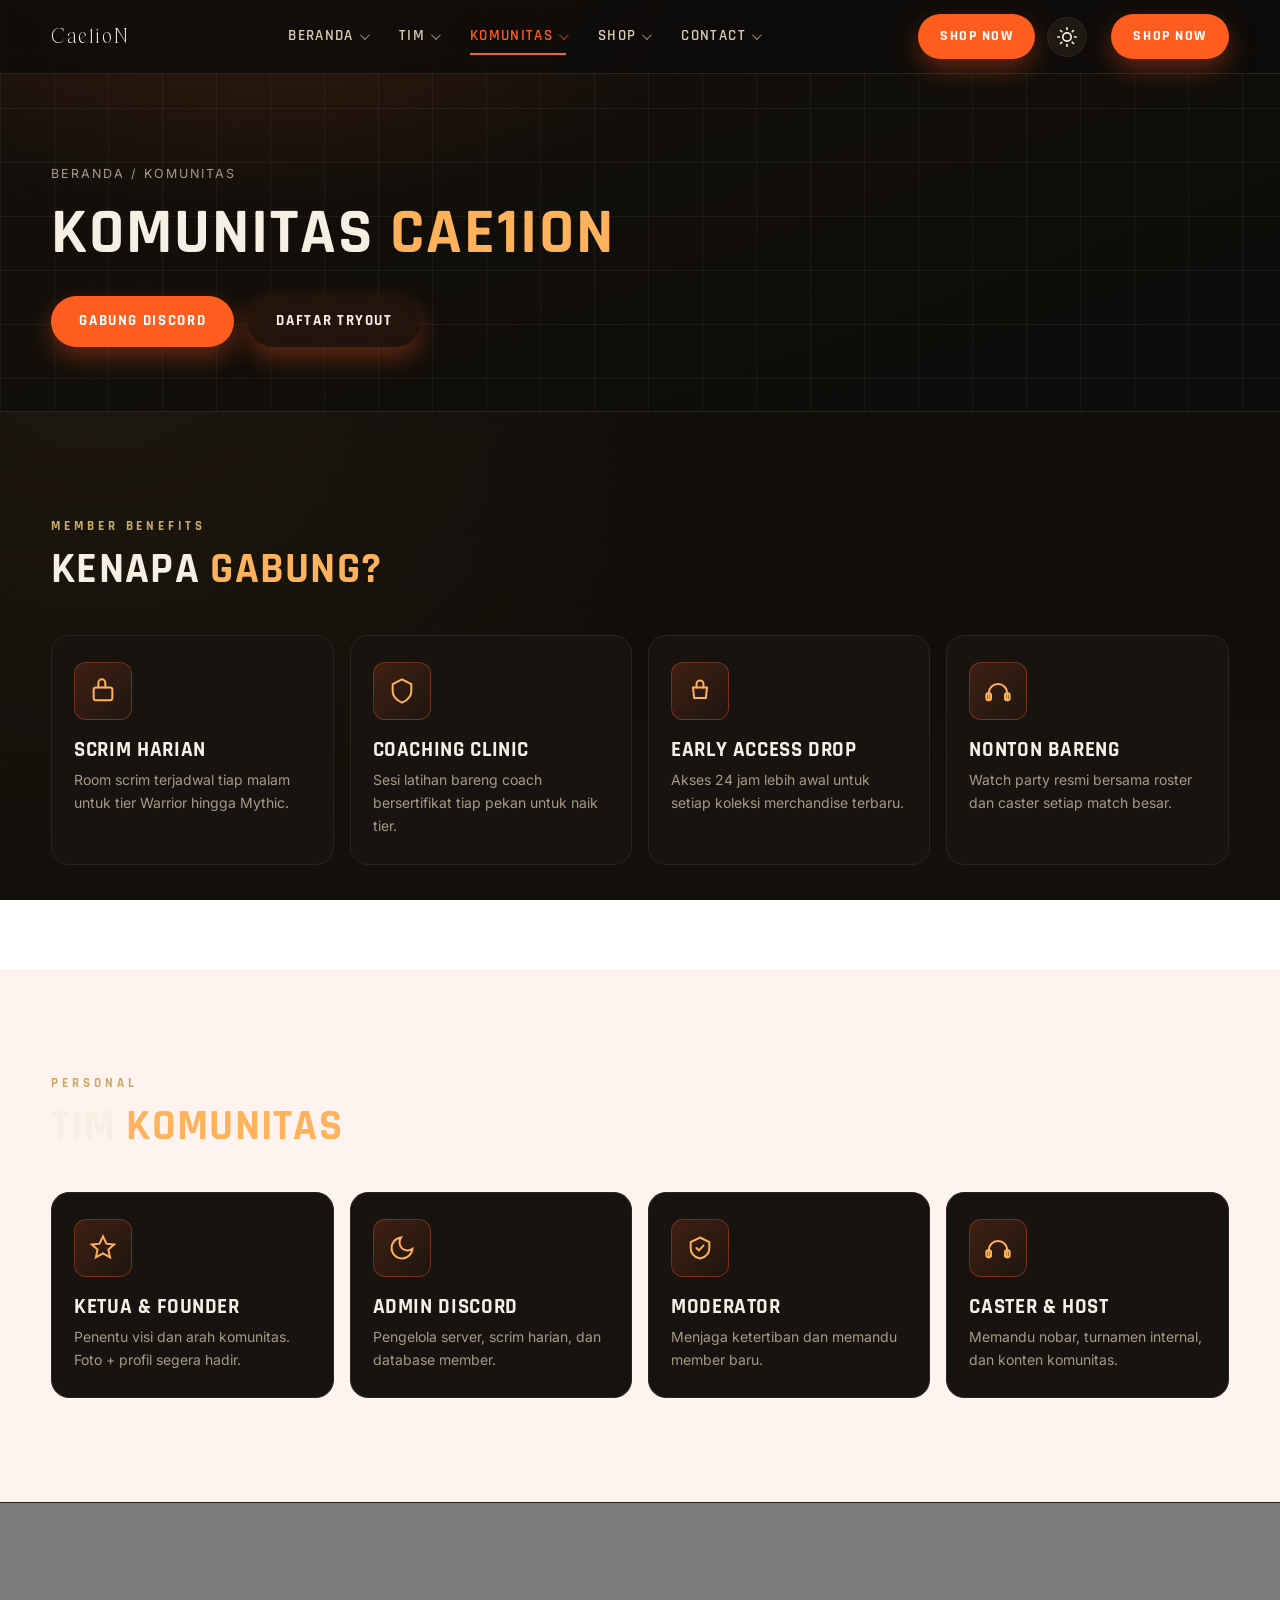
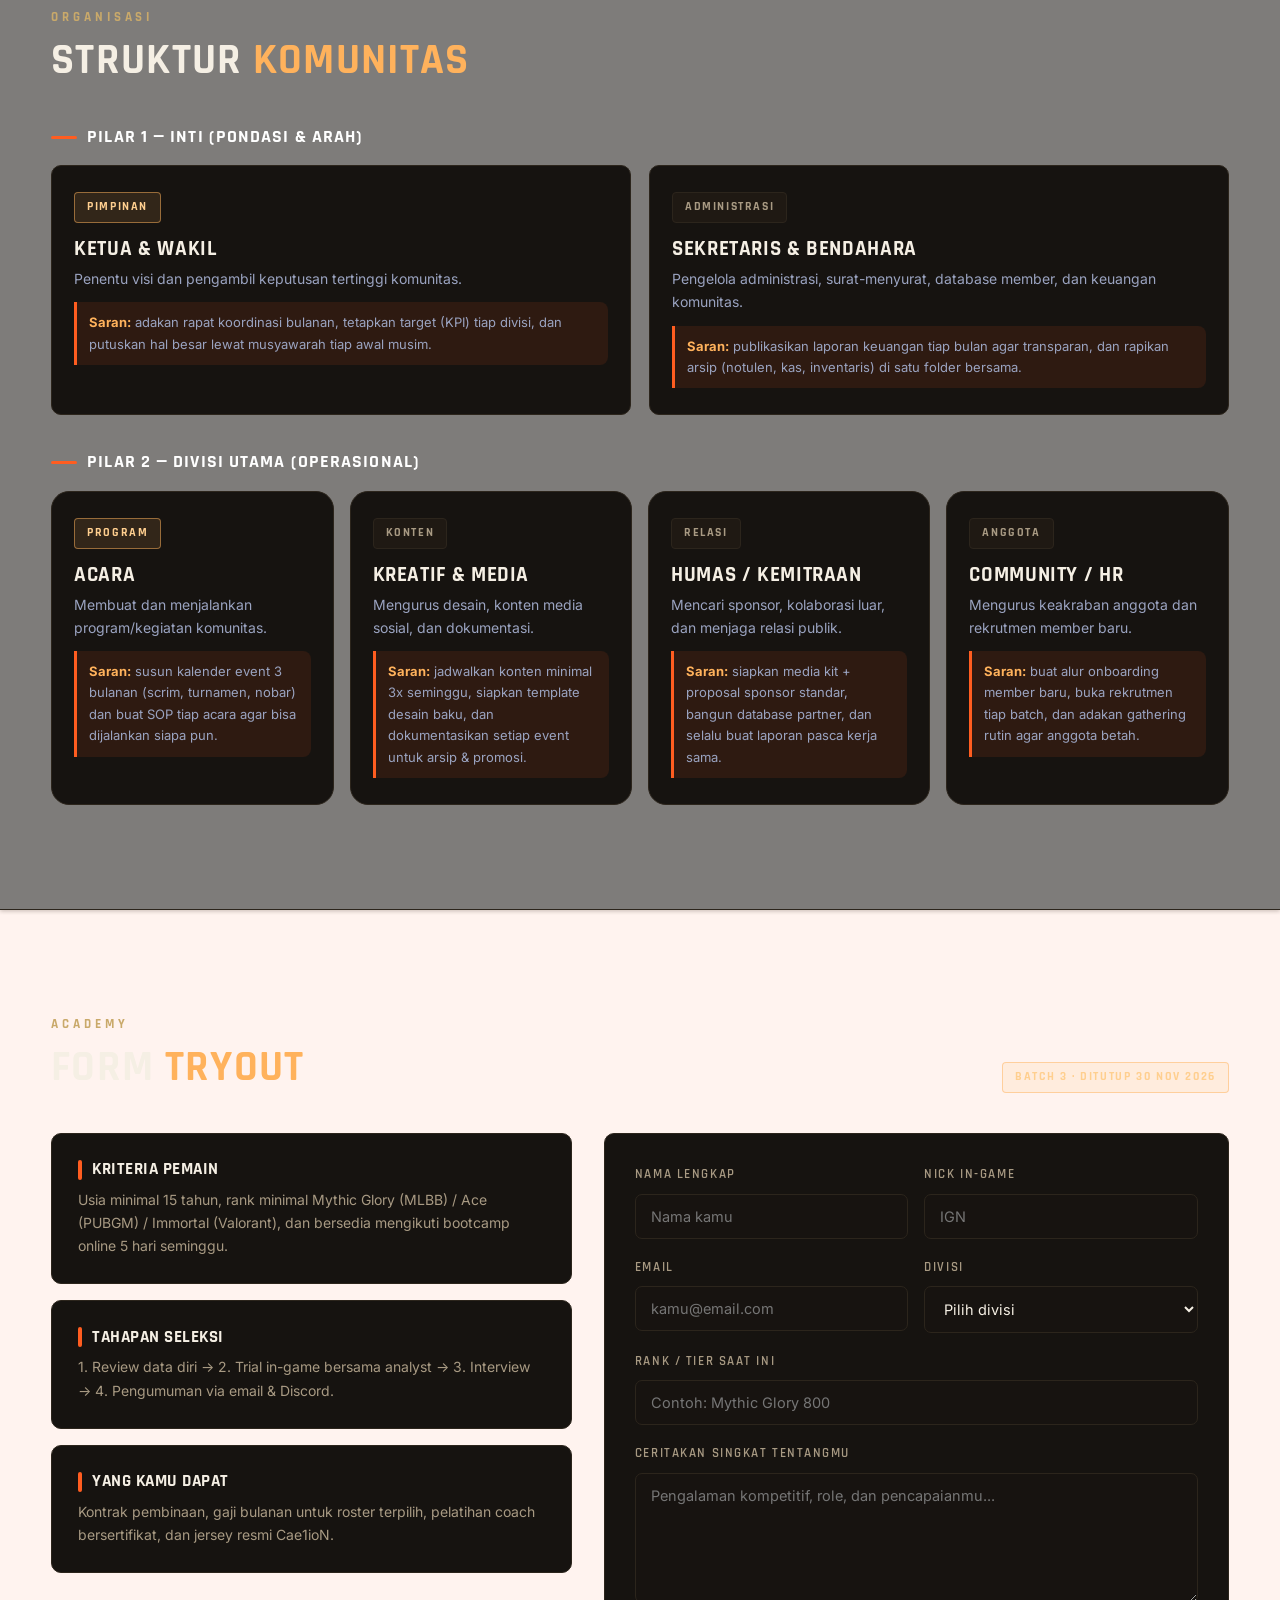
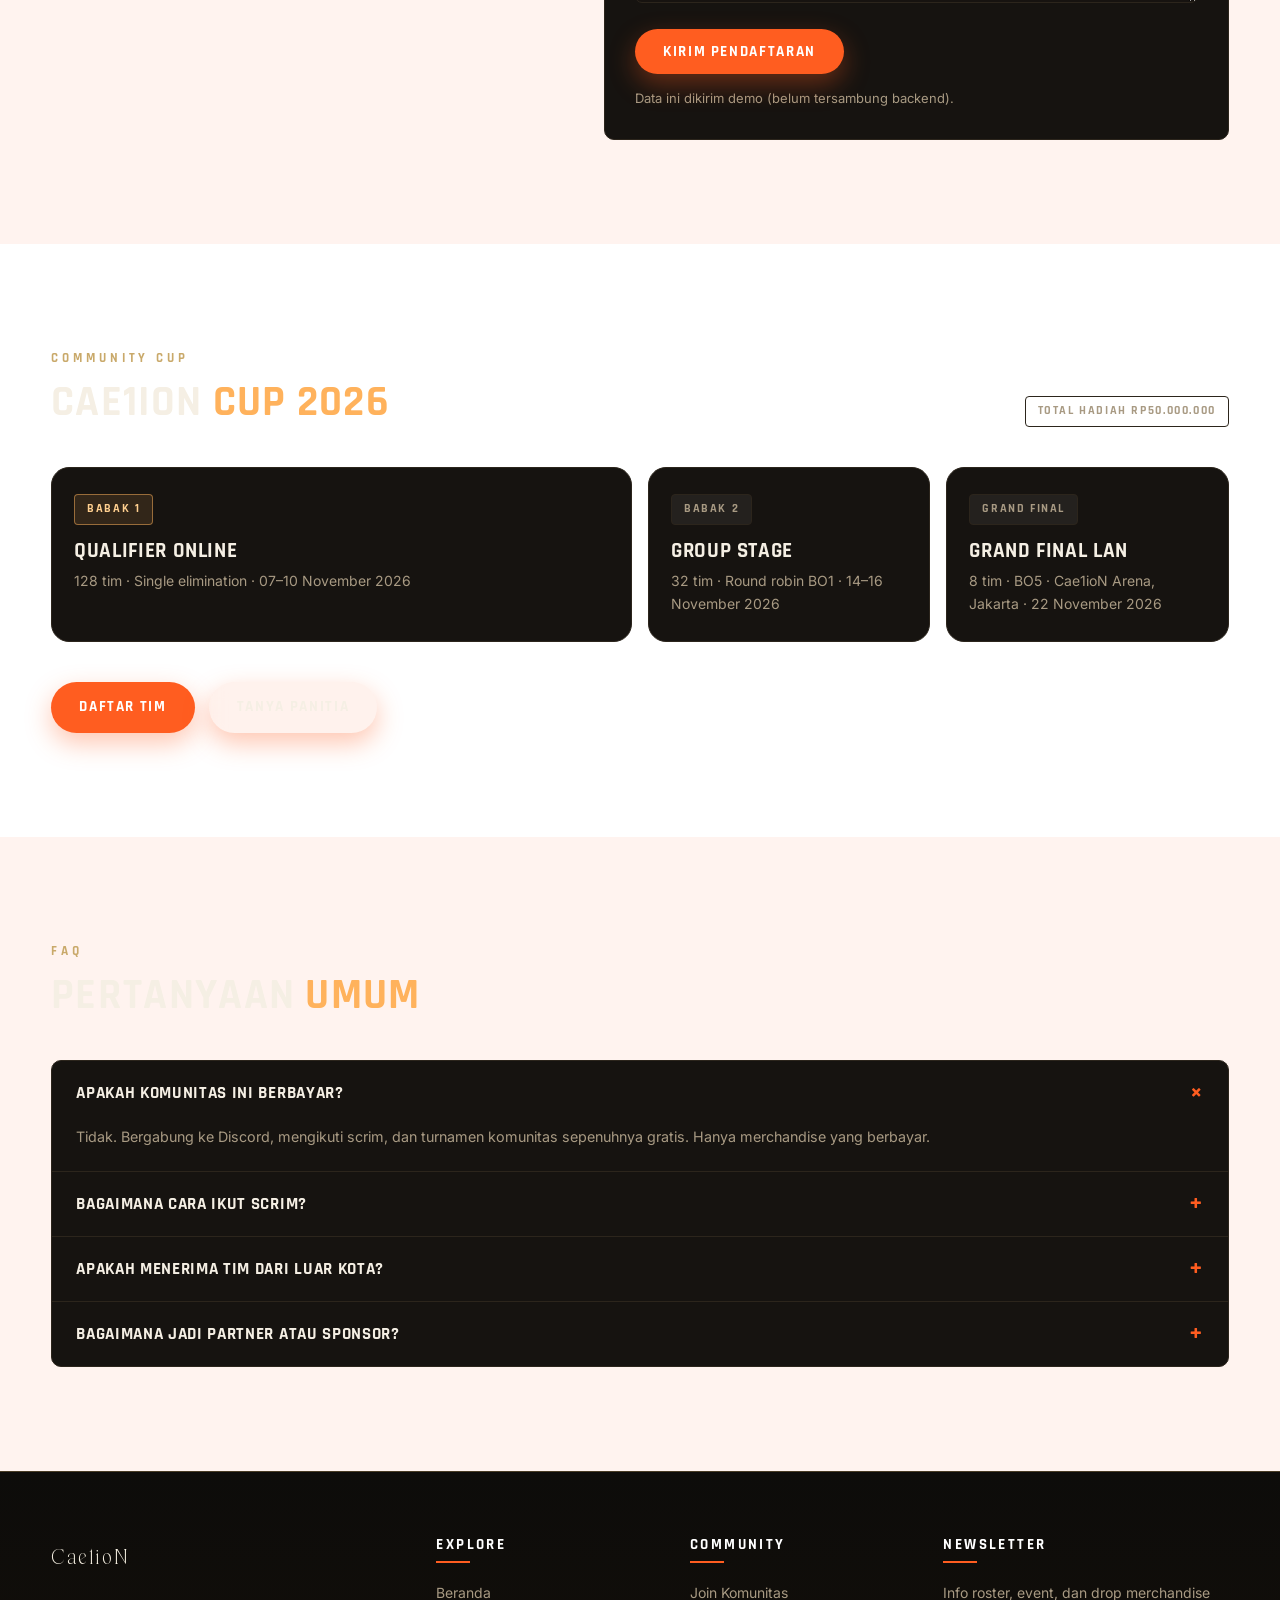
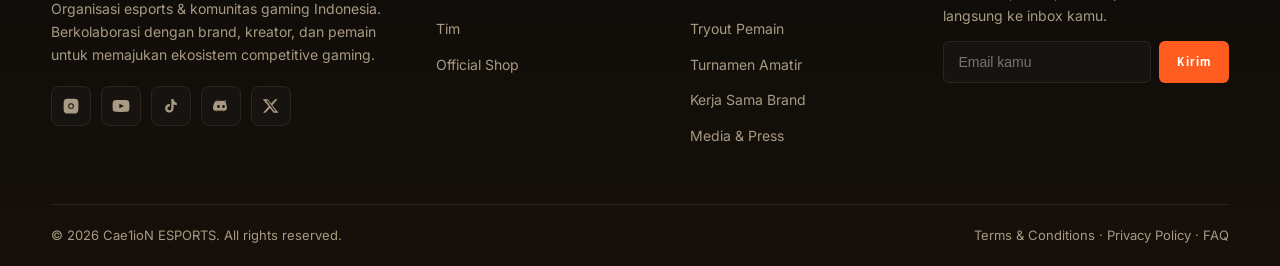
==== commit 11a25772: "update otomatis" ====
--- a/community.html
+++ b/community.html
@@ -33,6 +33,7 @@
       </div>
       <div class="nav-item"><a href="community.html" class="active">Komunitas<span class="caret"></span></a>
         <div class="drop">
+          <a href="community.html#tim">Tim Komunitas</a>
           <a href="community.html#benefit">Benefit</a>
           <a href="community.html#tryout">Tryout</a>
           <a href="community.html#turnamen">Turnamen</a>
@@ -42,6 +43,7 @@
       <div class="nav-item"><a href="shop.html">Shop<span class="caret"></span></a>
         <div class="drop">
           <a href="shop.html#produk">Semua Produk</a>
+          <a href="shop.html#muse">Muse</a>
           <a href="shop.html#promo">Promo</a>
         </div>
       </div>
@@ -122,6 +124,49 @@
         </div>
         <h3>Nonton Bareng</h3>
         <p class="muted" style="font-size:14px;">Watch party resmi bersama roster dan caster setiap match besar.</p>
+      </div>
+    </div>
+  </div>
+</section>
+
+<!-- TIM KOMUNITAS -->
+<section class="section alt" id="tim">
+  <div class="container">
+    <div class="section-head reveal">
+      <div class="section-title">
+        <span class="kicker">Personal</span>
+        <h2>Tim <em>Komunitas</em></h2>
+      </div>
+    </div>
+
+    <div class="bento">
+      <div class="division reveal">
+        <div class="icon">
+          <svg viewBox="0 0 24 24" fill="none" stroke-width="1.7" stroke-linecap="round"><path d="M12 2l2.9 6.3 6.6.7-4.9 4.4 1.4 6.6L12 16.7 5.9 20l1.4-6.6L2.4 9l6.6-.7z"/></svg>
+        </div>
+        <h3>Ketua &amp; Founder</h3>
+        <p class="muted" style="font-size:14px;">Penentu visi dan arah komunitas. Foto + profil segera hadir.</p>
+      </div>
+      <div class="division reveal">
+        <div class="icon">
+          <svg viewBox="0 0 24 24" fill="none" stroke-width="1.7" stroke-linecap="round"><path d="M21 12.79A9 9 0 1 1 11.21 3 7 7 0 0 0 21 12.79z"/></svg>
+        </div>
+        <h3>Admin Discord</h3>
+        <p class="muted" style="font-size:14px;">Pengelola server, scrim harian, dan database member.</p>
+      </div>
+      <div class="division reveal">
+        <div class="icon">
+          <svg viewBox="0 0 24 24" fill="none" stroke-width="1.7" stroke-linecap="round"><path d="M12 3l8 4v5c0 5-3.5 8-8 9-4.5-1-8-4-8-9V7z"/><path d="M9 12l2 2 4-4"/></svg>
+        </div>
+        <h3>Moderator</h3>
+        <p class="muted" style="font-size:14px;">Menjaga ketertiban dan memandu member baru.</p>
+      </div>
+      <div class="division reveal">
+        <div class="icon">
+          <svg viewBox="0 0 24 24" fill="none" stroke-width="1.7" stroke-linecap="round"><path d="M4 20v-6a8 8 0 1 1 16 0v6"/><rect x="2" y="14" width="4" height="6" rx="1.5"/><rect x="18" y="14" width="4" height="6" rx="1.5"/></svg>
+        </div>
+        <h3>Caster &amp; Host</h3>
+        <p class="muted" style="font-size:14px;">Memandu nobar, turnamen internal, dan konten komunitas.</p>
       </div>
     </div>
   </div>
@@ -334,11 +379,11 @@
         <a href="index.html" class="logo"><span class="logo-text">Cae1ioN</span></a>
         <p class="about">Organisasi esports &amp; komunitas gaming Indonesia. Berkolaborasi dengan brand, kreator, dan pemain untuk memajukan ekosistem competitive gaming.</p>
         <div class="socials">
-          <a href="https://instagram.com/freezeecommunity" target="_blank" rel="noopener" aria-label="Instagram"><svg viewBox="0 0 24 24"><path d="M12 2.2c3.2 0 3.6 0 4.9.1 1.2.1 1.8.3 2.2.4.6.2 1 .5 1.4.9.4.4.7.8.9 1.4.2.4.4 1 .4 2.2.1 1.3.1 1.7.1 4.9s0 3.6-.1 4.9c-.1 1.2-.3 1.8-.4 2.2-.2.6-.5 1-.9 1.4-.4.4-.8.7-1.4.9-.4.2-1 .4-2.2.4-1.3.1-1.7.1-4.9.1s-3.6 0-4.9-.1c-1.2-.1-1.8-.3-2.2-.4-.6-.2-1-.5-1.4-.9-.4-.4-.7-.8-.9-1.4-.2-.4-.4-1-.4-2.2C2.2 15.6 2.2 15.2 2.2 12s0-3.6.1-4.9c.1-1.2.3-1.8.4-2.2.2-.6.5-1 .9-1.4.4-.4.8-.7 1.4-.9.4-.2 1-.4 2.2-.4C8.4 2.2 8.8 2.2 12 2.2m0 6a3.8 3.8 0 1 0 0 7.6 3.8 3.8 0 0 0 0-7.6m0 6.3a2.5 2.5 0 1 1 0-5 2.5 2.5 0 0 1 0 5m4.9-6.4a.9.9 0 1 1-1.8 0 .9.9 0 0 1 1.8 0"/></svg></a>
-          <a href="https://youtube.com/@freezeecommunity" target="_blank" rel="noopener" aria-label="YouTube"><svg viewBox="0 0 24 24"><path d="M23 7.5s-.2-1.6-.9-2.3c-.9-.9-1.8-.9-2.3-1C16.6 4 12 4 12 4s-4.6 0-7.8.2c-.5.1-1.5.1-2.3 1-.7.7-.9 2.3-.9 2.3S.8 9.4.8 11.3v1.4c0 1.9.2 3.8.2 3.8s.2 1.6.9 2.3c.9.9 2 .9 2.5 1 1.8.2 7.6.2 7.6.2s4.6 0 7.8-.2c.5-.1 1.5-.1 2.3-1 .7-.7.9-2.3.9-2.3s.2-1.9.2-3.8v-1.4c0-1.9-.2-3.8-.2-3.8M9.8 15.1V8.9l6.1 3.1z"/></svg></a>
-          <a href="https://tiktok.com/@freezeecommunity" target="_blank" rel="noopener" aria-label="TikTok"><svg viewBox="0 0 24 24"><path d="M16.6 5.8a4.8 4.8 0 0 1-1.1-3.1h-3.1v12.5a2.6 2.6 0 1 1-1.9-2.5V9.4a5.7 5.7 0 1 0 5 5.6V9.7a7.8 7.8 0 0 0 4.3 1.3V7.9a4.8 4.8 0 0 1-3.2-2.1"/></svg></a>
-          <a href="https://discord.gg/freezeecommunity" target="_blank" rel="noopener" aria-label="Discord"><svg viewBox="0 0 24 24"><path d="M19.6 5.6A16.4 16.4 0 0 0 15.5 4.4l-.2.4a12.6 12.6 0 0 1 3.6 1.8 15.9 15.9 0 0 0-13.8 0 12.6 12.6 0 0 1 3.6-1.8l-.2-.4A16.4 16.4 0 0 0 4.4 5.6C1.8 9.4 1.1 13.1 1.4 16.8a16.5 16.5 0 0 0 5 2.5l.6-1a10.8 10.8 0 0 1-1.7-.8l.4-.3a11.4 11.4 0 0 0 9.8 0l.4.3a10.8 10.8 0 0 1-1.7.8l.6 1a16.5 16.5 0 0 0 5-2.5c.4-4.3-.6-8-2.6-11.2M8.6 14.5c-1 0-1.8-.9-1.8-2s.8-2 1.8-2 1.8.9 1.8 2-.8 2-1.8 2m6.8 0c-1 0-1.8-.9-1.8-2s.8-2 1.8-2 1.8.9 1.8 2-.8 2-1.8 2"/></svg></a>
-          <a href="https://x.com/freezeecommunity" target="_blank" rel="noopener" aria-label="X"><svg viewBox="0 0 24 24"><path d="M17.5 3h3.2l-7 8 8.3 10h-6.5l-5-6.2-5.8 6.2H1.5l7.5-8.6L1 3h6.7l4.6 5.7zm-1.1 16h1.8L7.7 4.8H5.8z"/></svg></a>
+          <a href="https://instagram.com/cael1on36" target="_blank" rel="noopener" aria-label="Instagram"><svg viewBox="0 0 24 24"><path d="M12 2.2c3.2 0 3.6 0 4.9.1 1.2.1 1.8.3 2.2.4.6.2 1 .5 1.4.9.4.4.7.8.9 1.4.2.4.4 1 .4 2.2.1 1.3.1 1.7.1 4.9s0 3.6-.1 4.9c-.1 1.2-.3 1.8-.4 2.2-.2.6-.5 1-.9 1.4-.4.4-.8.7-1.4.9-.4.2-1 .4-2.2.4-1.3.1-1.7.1-4.9.1s-3.6 0-4.9-.1c-1.2-.1-1.8-.3-2.2-.4-.6-.2-1-.5-1.4-.9-.4-.4-.7-.8-.9-1.4-.2-.4-.4-1-.4-2.2C2.2 15.6 2.2 15.2 2.2 12s0-3.6.1-4.9c.1-1.2.3-1.8.4-2.2.2-.6.5-1 .9-1.4.4-.4.8-.7 1.4-.9.4-.2 1-.4 2.2-.4C8.4 2.2 8.8 2.2 12 2.2m0 6a3.8 3.8 0 1 0 0 7.6 3.8 3.8 0 0 0 0-7.6m0 6.3a2.5 2.5 0 1 1 0-5 2.5 2.5 0 0 1 0 5m4.9-6.4a.9.9 0 1 1-1.8 0 .9.9 0 0 1 1.8 0"/></svg></a>
+          <a href="https://youtube.com/@cael1on36" target="_blank" rel="noopener" aria-label="YouTube"><svg viewBox="0 0 24 24"><path d="M23 7.5s-.2-1.6-.9-2.3c-.9-.9-1.8-.9-2.3-1C16.6 4 12 4 12 4s-4.6 0-7.8.2c-.5.1-1.5.1-2.3 1-.7.7-.9 2.3-.9 2.3S.8 9.4.8 11.3v1.4c0 1.9.2 3.8.2 3.8s.2 1.6.9 2.3c.9.9 2 .9 2.5 1 1.8.2 7.6.2 7.6.2s4.6 0 7.8-.2c.5-.1 1.5-.1 2.3-1 .7-.7.9-2.3.9-2.3s.2-1.9.2-3.8v-1.4c0-1.9-.2-3.8-.2-3.8M9.8 15.1V8.9l6.1 3.1z"/></svg></a>
+          <a href="https://tiktok.com/@cael1on36" target="_blank" rel="noopener" aria-label="TikTok"><svg viewBox="0 0 24 24"><path d="M16.6 5.8a4.8 4.8 0 0 1-1.1-3.1h-3.1v12.5a2.6 2.6 0 1 1-1.9-2.5V9.4a5.7 5.7 0 1 0 5 5.6V9.7a7.8 7.8 0 0 0 4.3 1.3V7.9a4.8 4.8 0 0 1-3.2-2.1"/></svg></a>
+          <a href="https://discord.gg/cael1on36" target="_blank" rel="noopener" aria-label="Discord"><svg viewBox="0 0 24 24"><path d="M19.6 5.6A16.4 16.4 0 0 0 15.5 4.4l-.2.4a12.6 12.6 0 0 1 3.6 1.8 15.9 15.9 0 0 0-13.8 0 12.6 12.6 0 0 1 3.6-1.8l-.2-.4A16.4 16.4 0 0 0 4.4 5.6C1.8 9.4 1.1 13.1 1.4 16.8a16.5 16.5 0 0 0 5 2.5l.6-1a10.8 10.8 0 0 1-1.7-.8l.4-.3a11.4 11.4 0 0 0 9.8 0l.4.3a10.8 10.8 0 0 1-1.7.8l.6 1a16.5 16.5 0 0 0 5-2.5c.4-4.3-.6-8-2.6-11.2M8.6 14.5c-1 0-1.8-.9-1.8-2s.8-2 1.8-2 1.8.9 1.8 2-.8 2-1.8 2m6.8 0c-1 0-1.8-.9-1.8-2s.8-2 1.8-2 1.8.9 1.8 2-.8 2-1.8 2"/></svg></a>
+          <a href="https://x.com/cael1on36" target="_blank" rel="noopener" aria-label="X"><svg viewBox="0 0 24 24"><path d="M17.5 3h3.2l-7 8 8.3 10h-6.5l-5-6.2-5.8 6.2H1.5l7.5-8.6L1 3h6.7l4.6 5.7zm-1.1 16h1.8L7.7 4.8H5.8z"/></svg></a>
         </div>
       </div>
       <div>
@@ -401,3 +446,6 @@
 
 
 
+
+
+
--- a/assets/css/style.css
+++ b/assets/css/style.css
@@ -14,6 +14,14 @@
 @font-face {
   font-family: "Super Chips";
   src: url("../fonts/SuperChips.ttf") format("truetype");
+  font-weight: normal;
+  font-style: normal;
+  font-display: swap;
+}
+
+@font-face {
+  font-family: "Del Rose";
+  src: url("../fonts/DelRose.ttf") format("truetype");
   font-weight: normal;
   font-style: normal;
   font-display: swap;
@@ -189,11 +197,11 @@
 .footer .logo img { height: 96px; }
 .logo svg { width: 38px; height: 38px; flex: none; }
 .logo-text {
-  font-family: var(--font-head);
-  font-weight: 700;
-  font-size: 22px;
-  letter-spacing: 0.14em;
-  text-transform: uppercase;
+  font-family: "Del Rose", var(--font-head);
+  font-weight: 400;
+  font-size: 26px;
+  letter-spacing: 0.06em;
+  text-transform: none;
   color: #f7f1e3;
 }
 .logo-text span { color: var(--accent); }
@@ -2040,7 +2048,7 @@
 .btn:hover { background: #ff7340; box-shadow: 0 14px 32px rgba(255, 93, 32, 0.45); }
 .btn-ghost { background: rgba(255, 93, 32, 0.08); backdrop-filter: blur(8px); }
 .logo img, .page-orca { filter: invert(1); }
-.aurora-title { color: #f7f1e3; filter: drop-shadow(0 0 22px rgba(255, 93, 32, 0.35)); font-size: clamp(3.2rem, 11vw, 8rem) !important; line-height: 1.02 !important; }
+.aurora-title { font-family: "Del Rose", var(--font-display); color: #f7f1e3; filter: drop-shadow(0 0 22px rgba(255, 93, 32, 0.35)); font-size: clamp(3.2rem, 11vw, 8rem) !important; line-height: 1.02 !important; }
 .aurora-bg { position: absolute; inset: 0; overflow: hidden; pointer-events: none; }
 .orb { position: absolute; border-radius: 50%; filter: blur(70px); opacity: .55; animation: orbDrift 14s ease-in-out infinite alternate; }
 .o1 { width: 480px; height: 480px; left: -120px; top: -120px; background: radial-gradient(circle, rgba(255,93,32,.30), transparent 70%); }
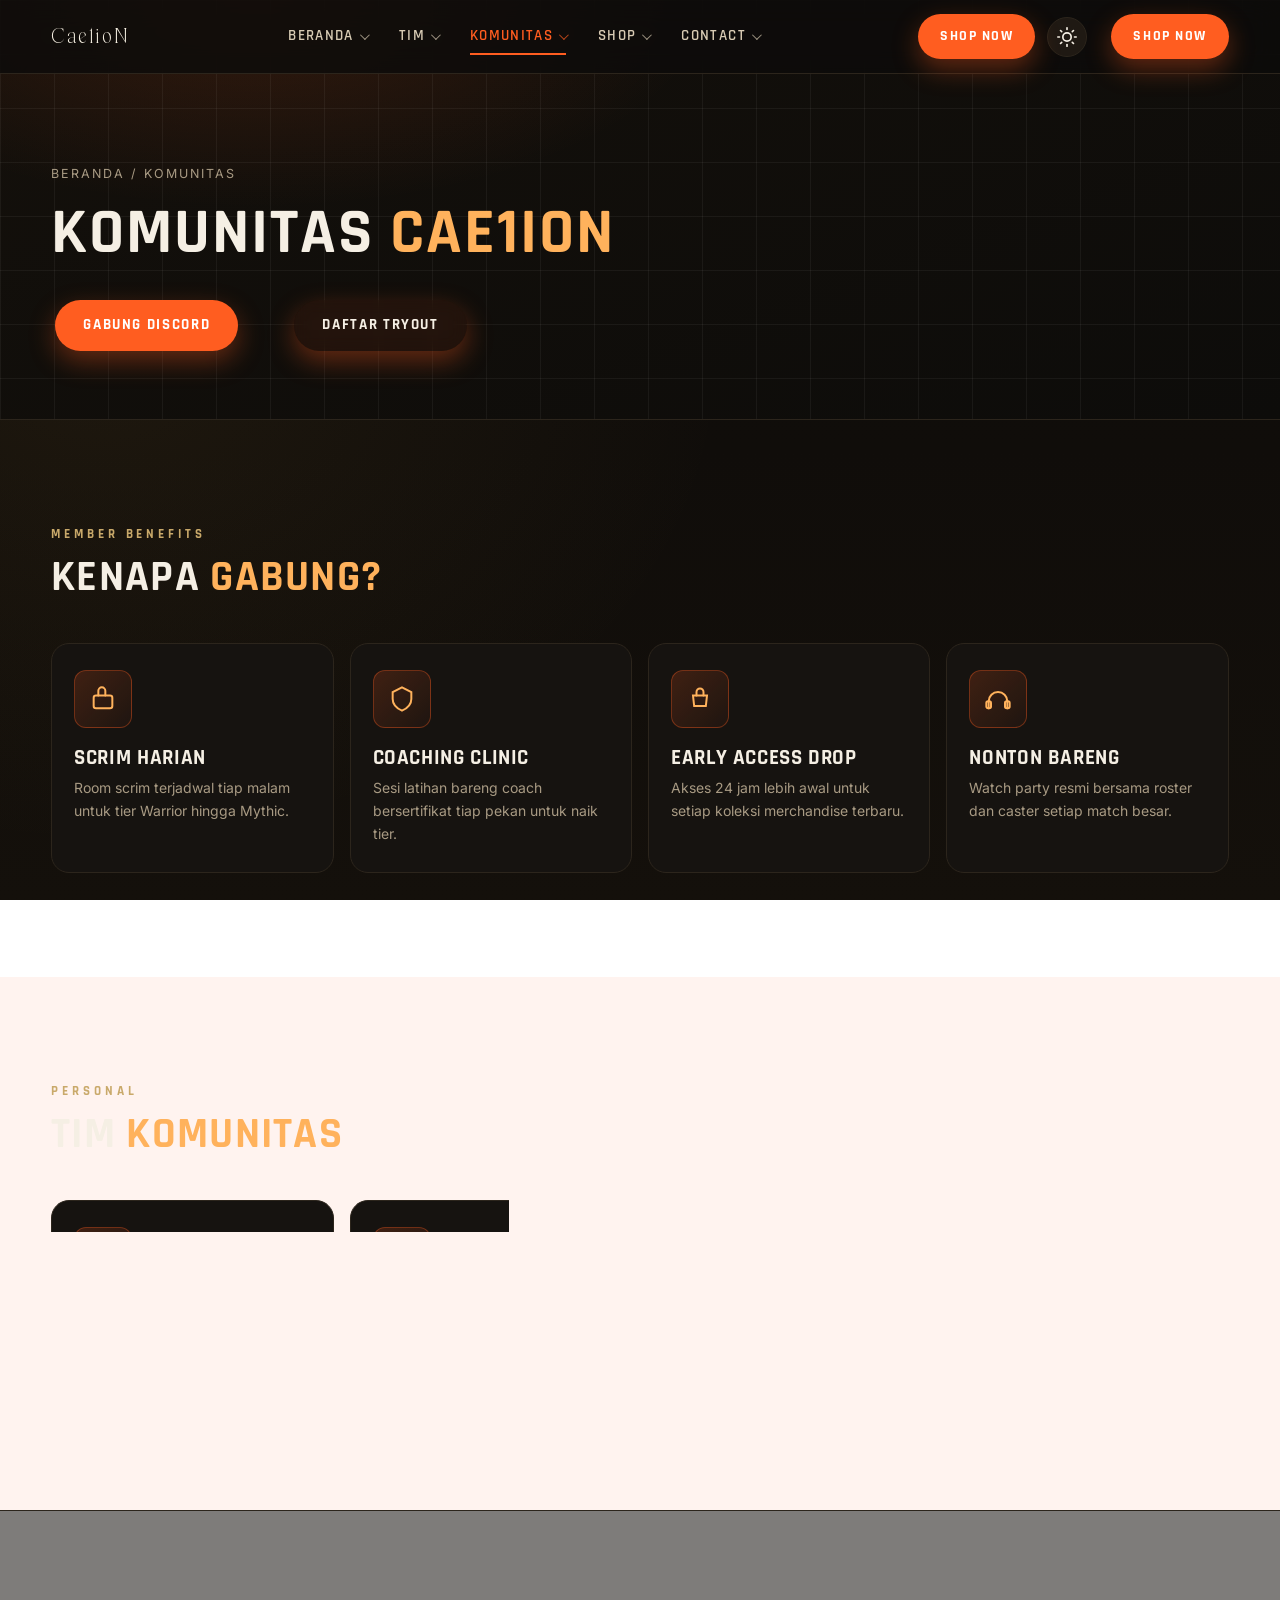
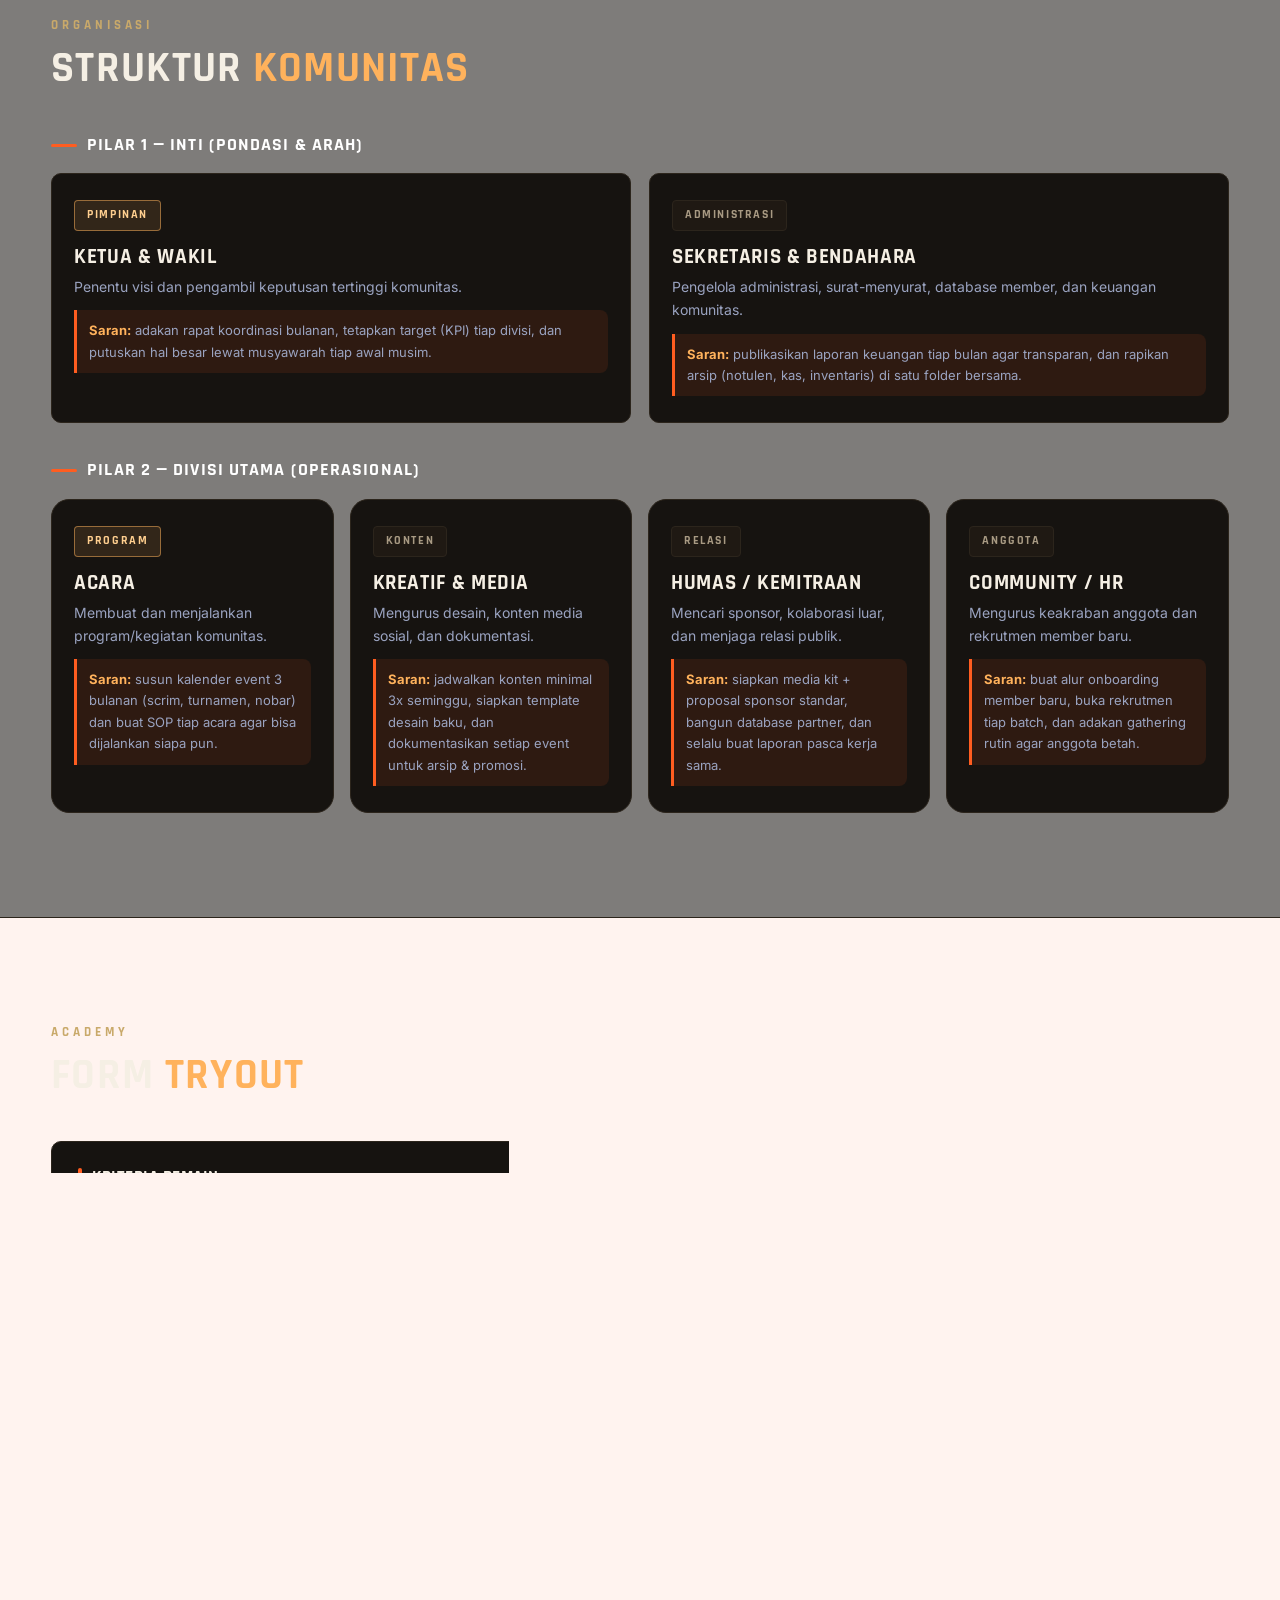
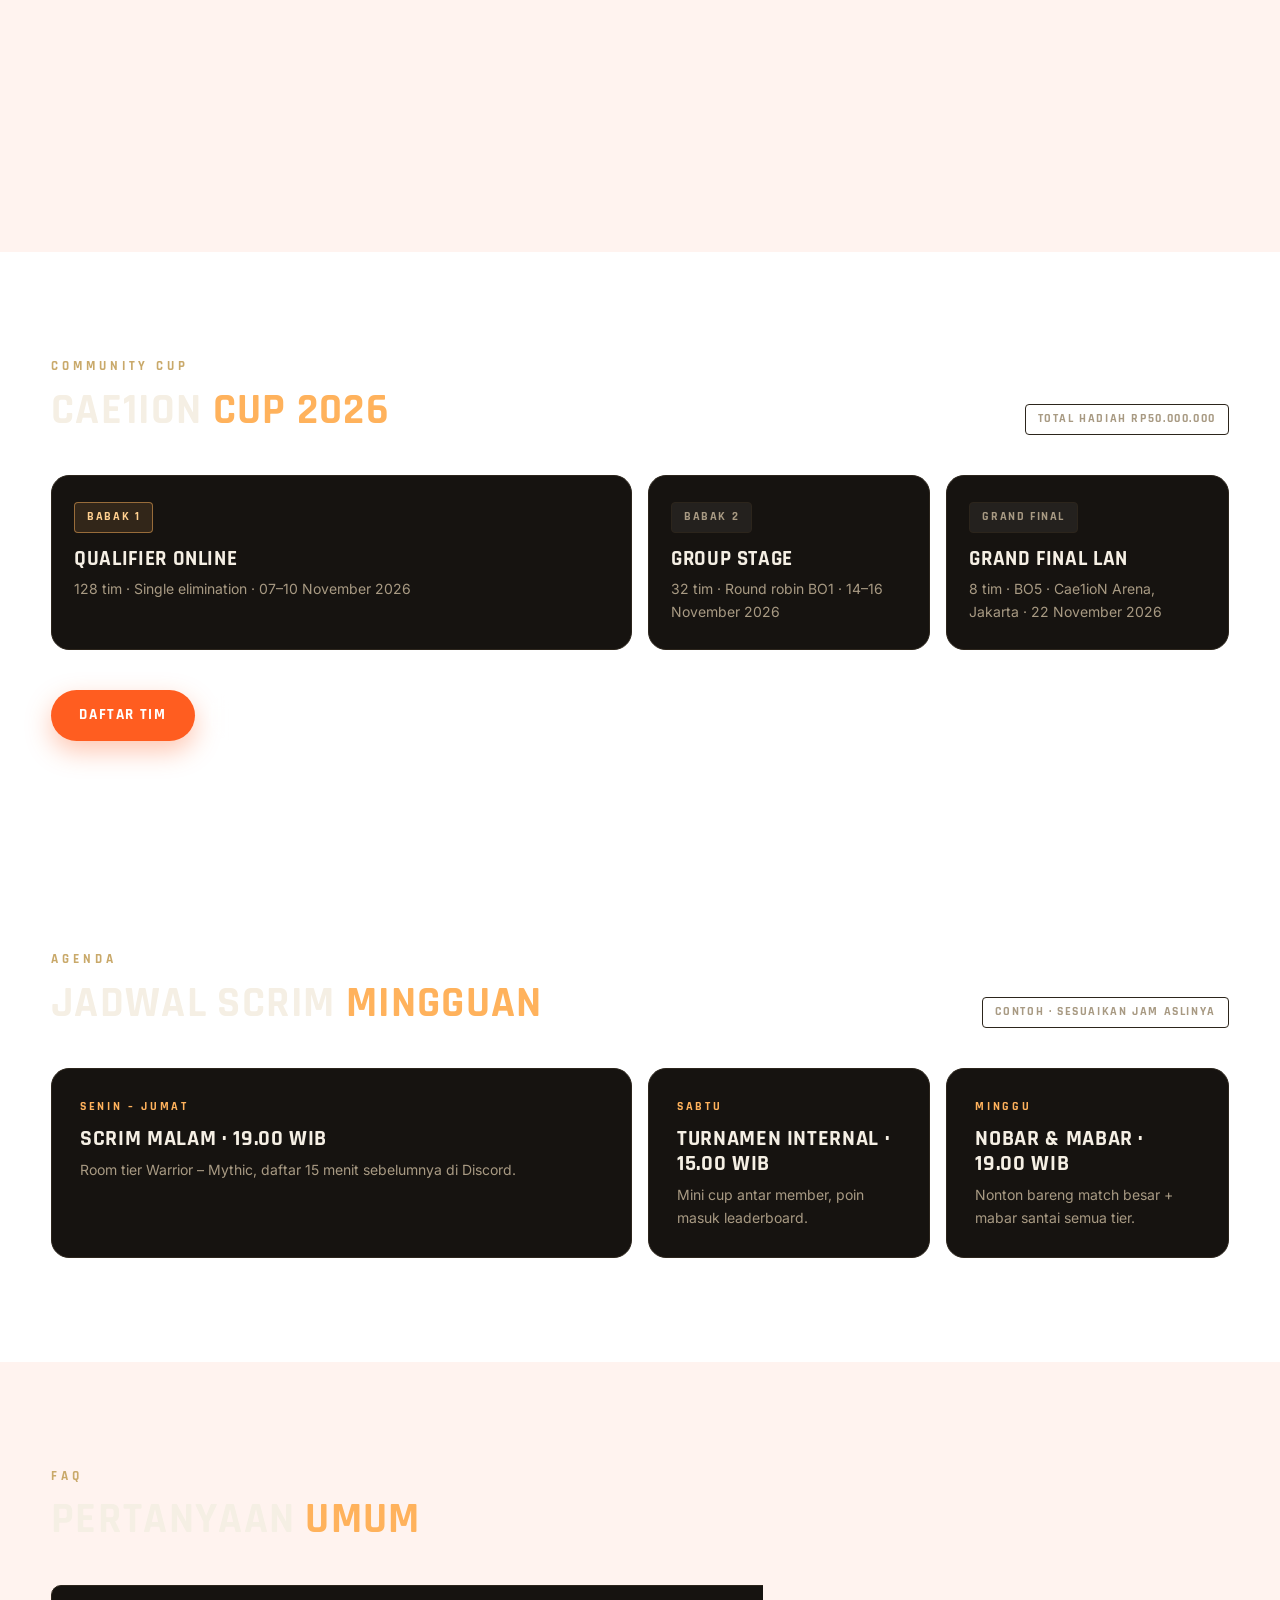
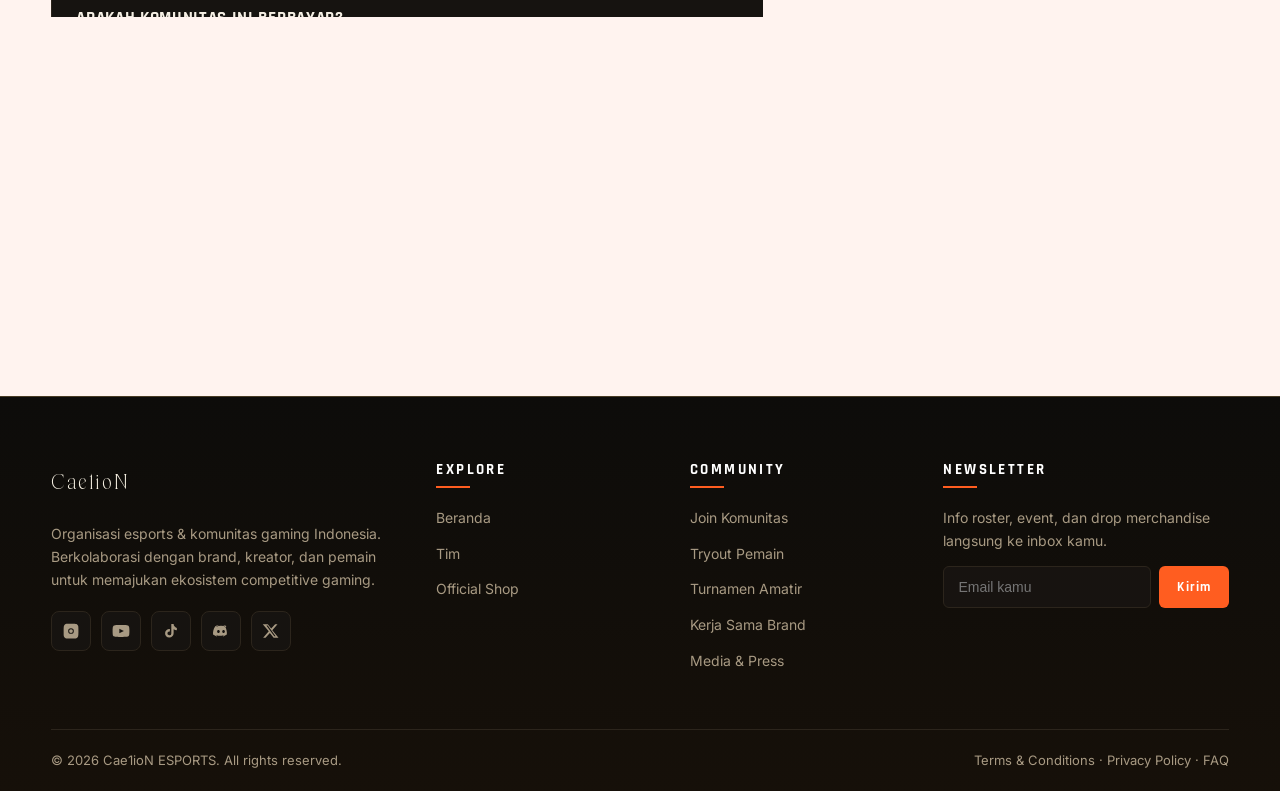
==== commit 147b16dd: "update otomatis" ====
--- a/community.html
+++ b/community.html
@@ -9,7 +9,7 @@
 <link rel="preconnect" href="https://fonts.googleapis.com" />
 <link rel="preconnect" href="https://fonts.gstatic.com" crossorigin />
 <link href="https://fonts.googleapis.com/css2?family=Rajdhani:wght@500;600;700&family=Inter:wght@400;500;600&family=Cinzel:wght@700;800;900&display=swap" rel="stylesheet" />
-<link rel="stylesheet" href="assets/css/style.css?v=8" />
+<link rel="stylesheet" href="assets/css/style.css?v=14" />
 </head>
 <body>
 
@@ -37,6 +37,7 @@
           <a href="community.html#benefit">Benefit</a>
           <a href="community.html#tryout">Tryout</a>
           <a href="community.html#turnamen">Turnamen</a>
+          <a href="community.html#jadwal">Jadwal</a>
           <a href="community.html#faq">FAQ</a>
         </div>
       </div>
@@ -333,6 +334,37 @@
   </div>
 </section>
 
+<!-- JADWAL SCRIM -->
+<section class="section" id="jadwal">
+  <div class="container">
+    <div class="section-head reveal">
+      <div class="section-title">
+        <span class="kicker">Agenda</span>
+        <h2>Jadwal Scrim <em>Mingguan</em></h2>
+      </div>
+      <span class="badge">Contoh · sesuaikan jam aslinya</span>
+    </div>
+
+    <div class="bento">
+      <div class="b-tile b-span2 reveal">
+        <span class="kicker">Senin – Jumat</span>
+        <h3>Scrim Malam · 19.00 WIB</h3>
+        <p>Room tier Warrior – Mythic, daftar 15 menit sebelumnya di Discord.</p>
+      </div>
+      <div class="b-tile reveal">
+        <span class="kicker">Sabtu</span>
+        <h3>Turnamen Internal · 15.00 WIB</h3>
+        <p>Mini cup antar member, poin masuk leaderboard.</p>
+      </div>
+      <div class="b-tile reveal">
+        <span class="kicker">Minggu</span>
+        <h3>Nobar &amp; Mabar · 19.00 WIB</h3>
+        <p>Nonton bareng match besar + mabar santai semua tier.</p>
+      </div>
+    </div>
+  </div>
+</section>
+
 <!-- FAQ -->
 <section class="section alt" id="faq">
   <div class="container">
@@ -449,3 +481,10 @@
 
 
 
+
+
+
+
+
+
+
--- a/assets/css/style.css
+++ b/assets/css/style.css
@@ -286,7 +286,7 @@
   min-height: 100vh;
   display: flex;
   align-items: center;
-  padding: calc(var(--header-h) + 40px) 0 70px;
+  padding: calc(var(--header-h) + 40px) 0 170px;
   overflow: hidden;
   background:
     radial-gradient(1000px 560px at 50% -10%, rgba(255,93,32,0.13), transparent 60%),
@@ -369,7 +369,8 @@
   font-size: 17px;
   margin-bottom: 32px;
 }
-.hero-actions { display: flex; flex-wrap: wrap; gap: 14px; margin-bottom: 56px; }
+.hero-actions { display: flex; flex-wrap: wrap; gap: 48px; row-gap: 24px; margin-bottom: 130px; }
+.hero-actions .btn { margin: 4px; }
 
 .hero-stats {
   display: grid;
@@ -1957,11 +1958,12 @@
 
 /* Luxe hero: centered editorial */
 .hero-luxe { background: radial-gradient(900px 480px at 50% -8%, rgba(255,93,32,.16), transparent 60%), linear-gradient(180deg, #14100b 0%, #0d0c0a 60%, #14100b 100%); }
-.hero-luxe .hero-inner { text-align: center; }
+.hero-luxe .hero-inner { text-align: center; display: flex; flex-direction: column; align-items: center; }
+.hero-luxe h1.elegant { margin-left: .015em; }
 .hero-luxe h1.elegant { font-size: clamp(3.4rem, 10vw, 7.6rem); }
 .hero-luxe h1 .outline { -webkit-text-stroke: 2px var(--gold); text-shadow: 0 0 44px rgba(201,169,106,.28); }
 .hero-luxe p.lead { margin-inline: auto; font-size: 18px; }
-.hero-luxe .hero-actions { justify-content: center; }
+.hero-luxe .hero-actions { justify-content: center; margin-top: 140px; }
 .hero-luxe .hero-stats { margin-inline: auto; max-width: 880px; gap: 0; background: rgba(255,93,32,.07); border: 1px solid rgba(255,214,170,.22); border: 1px solid var(--line); border-radius: 100px; padding: 22px 12px; backdrop-filter: blur(8px); }
 .hero-luxe .stat { background: none; border: none; border-left: 1px solid rgba(201,169,106,.32); border-radius: 0; padding: 4px 12px; text-align: center; }
 .hero-luxe .stat:first-child { border-left: none; }
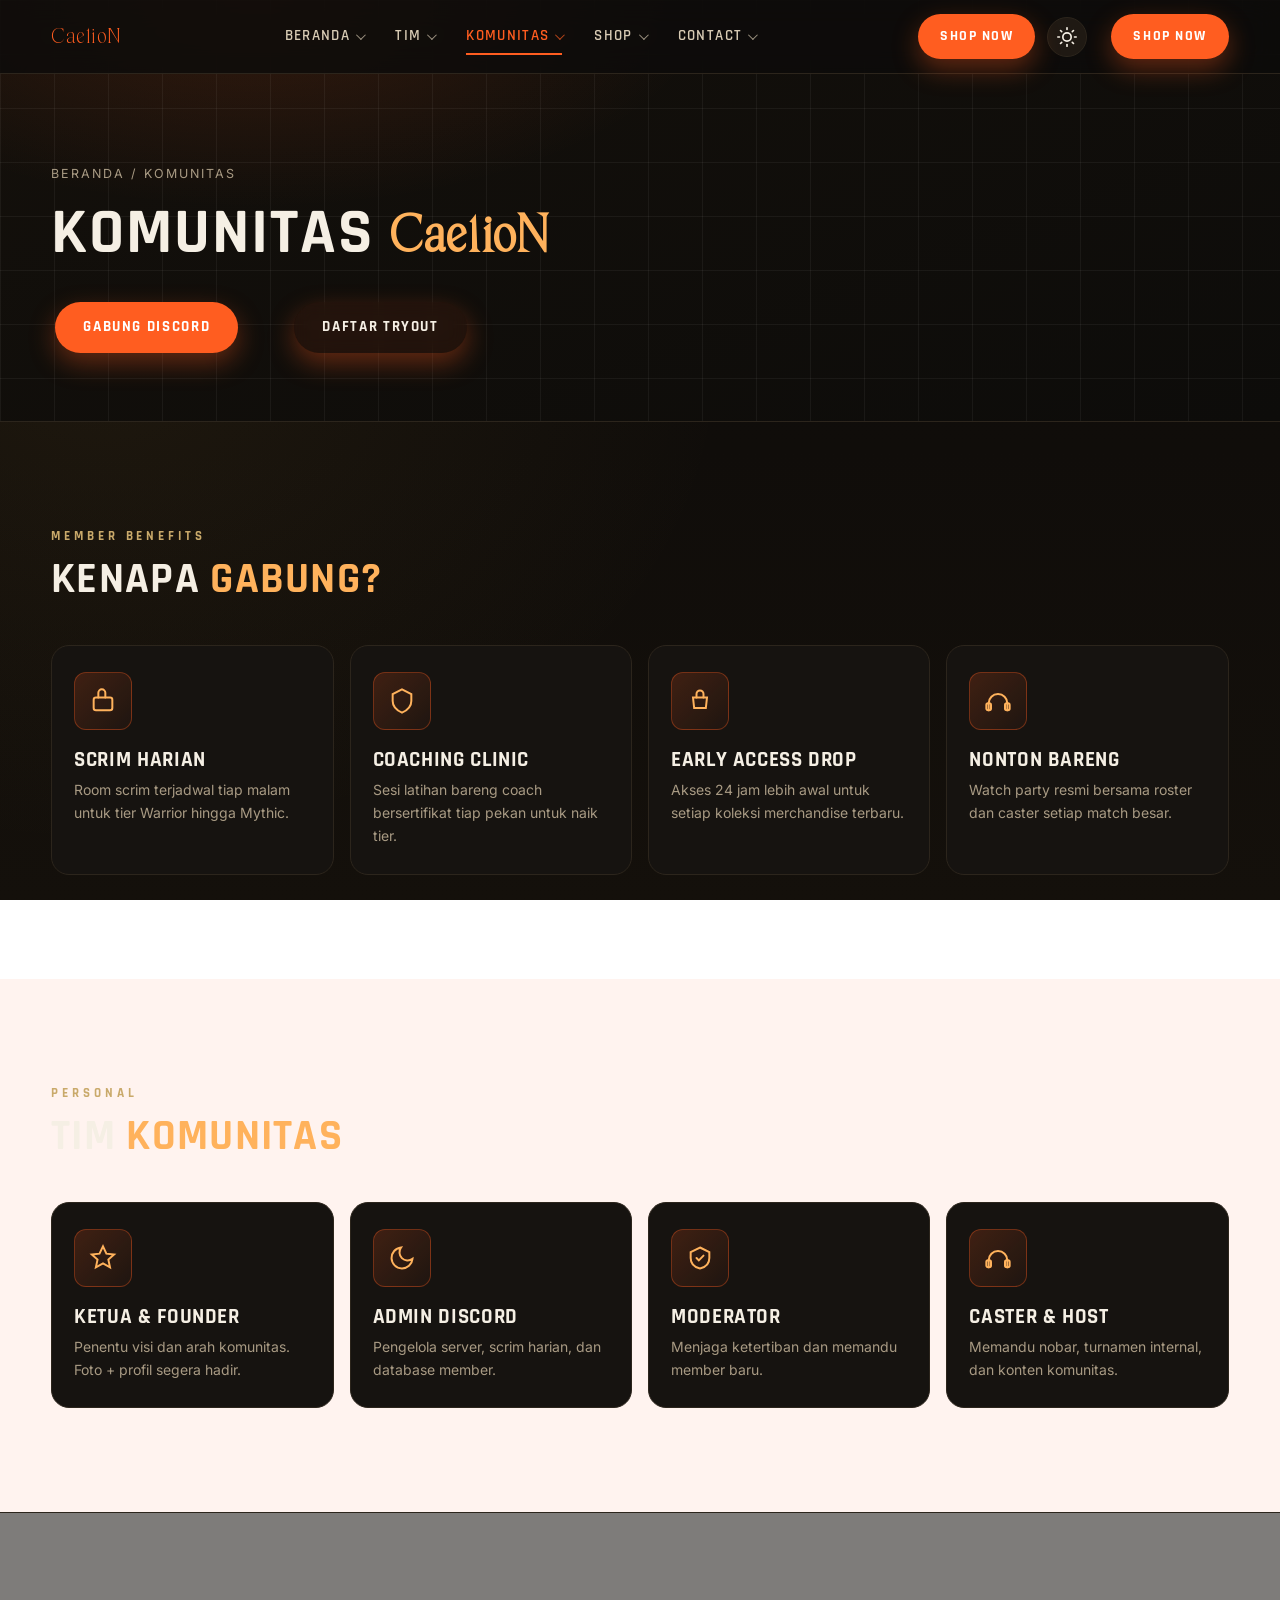
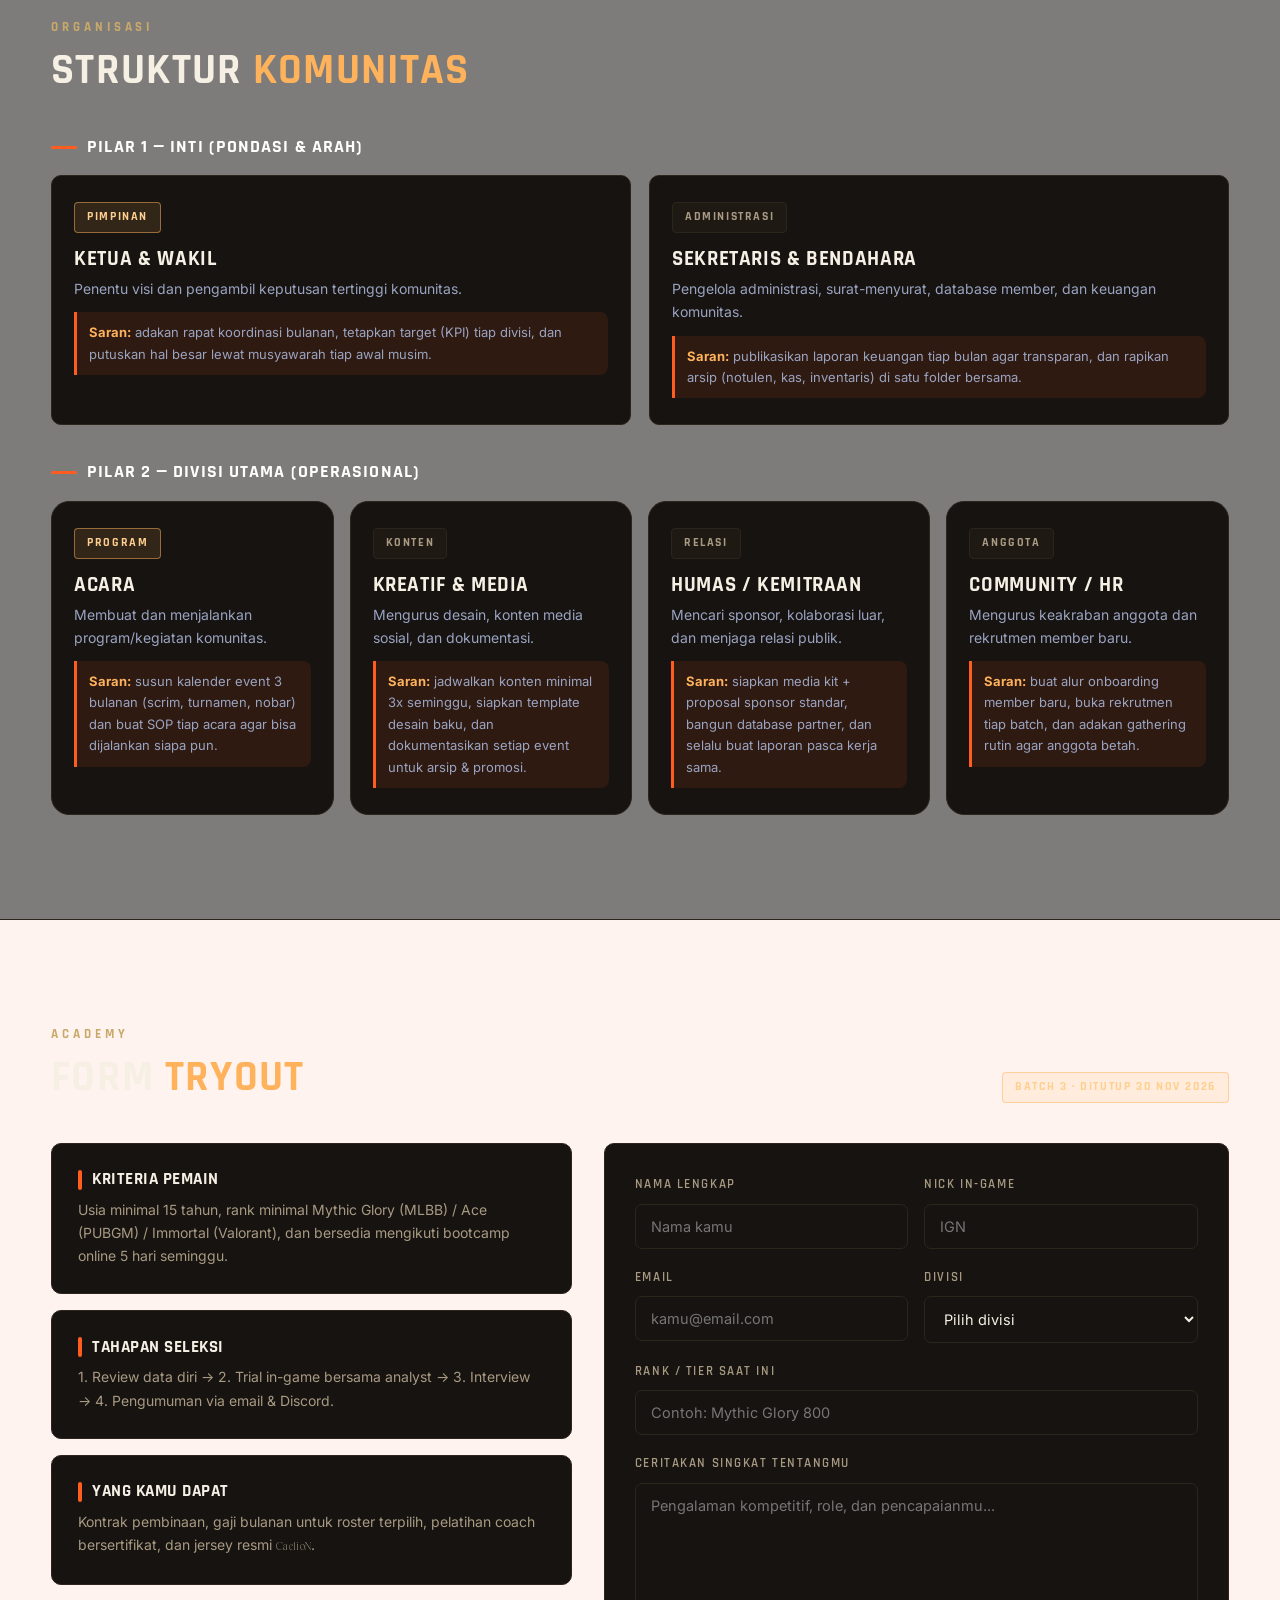
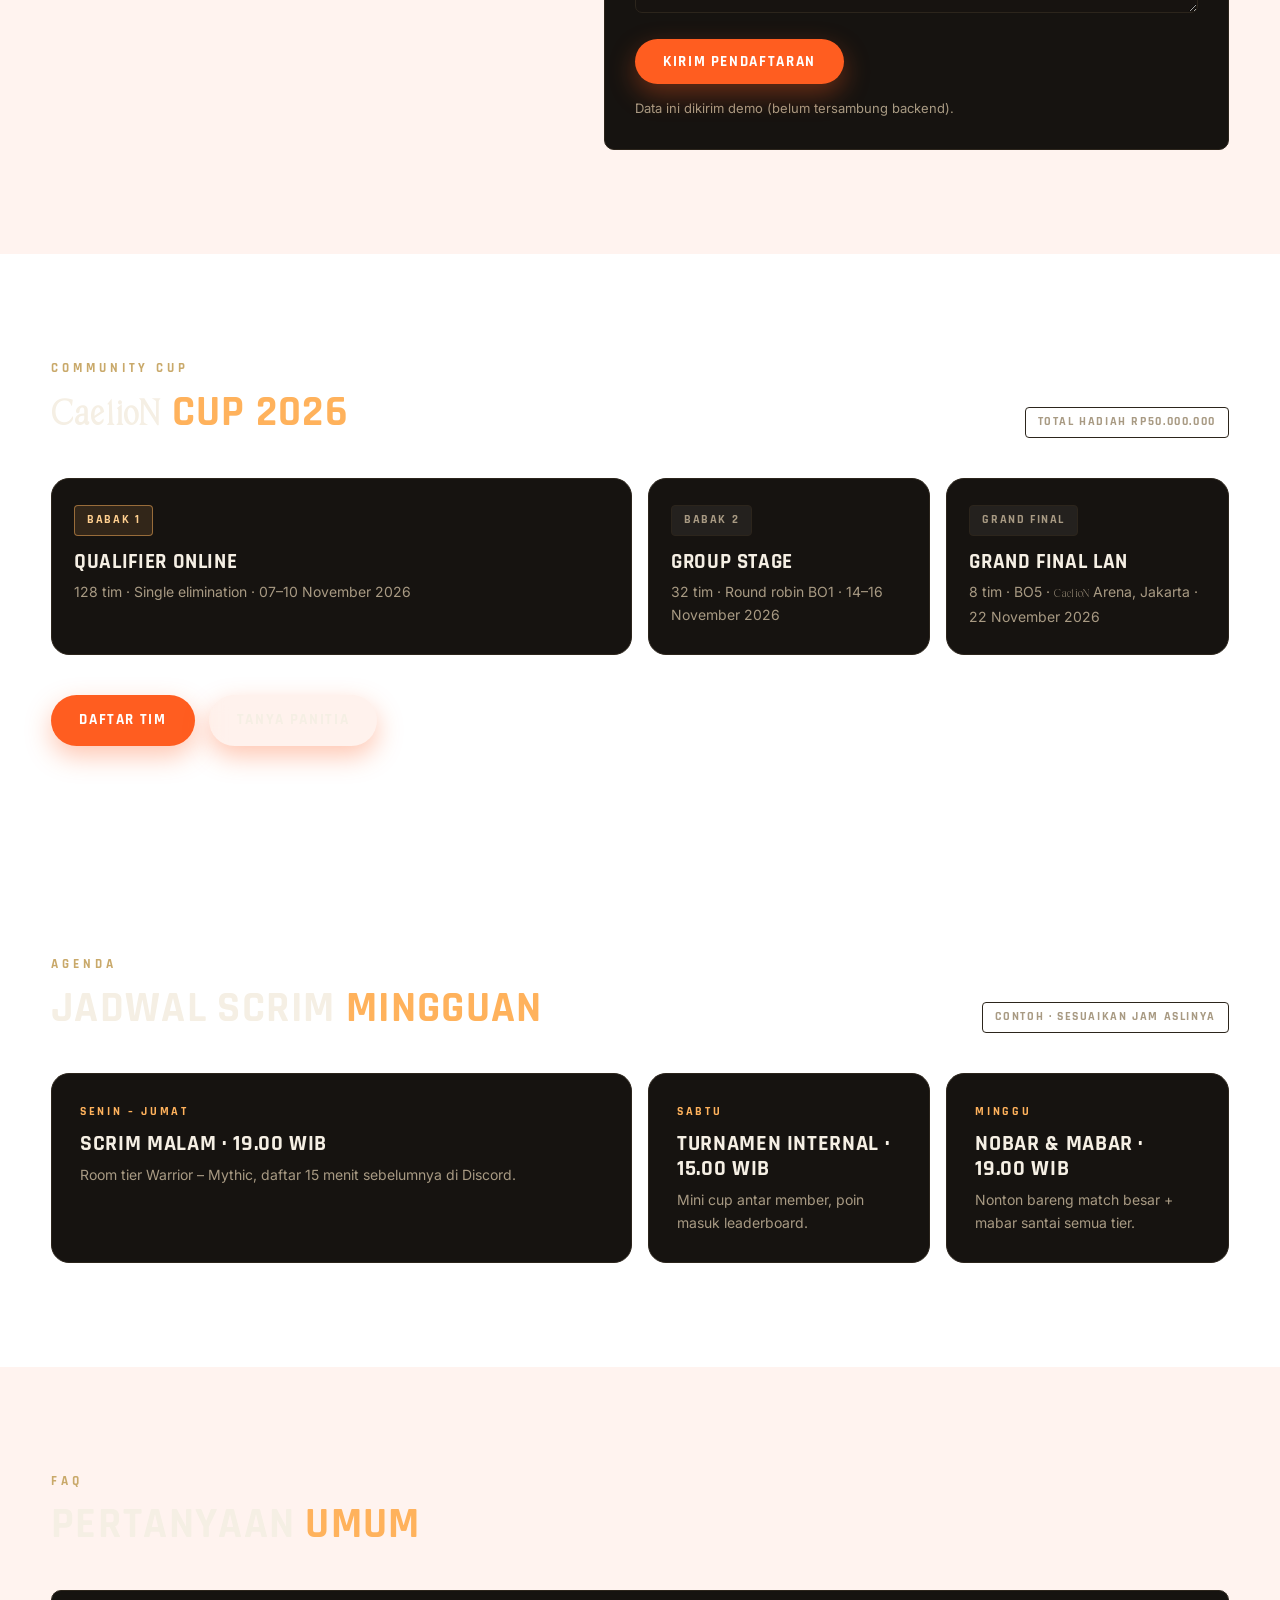
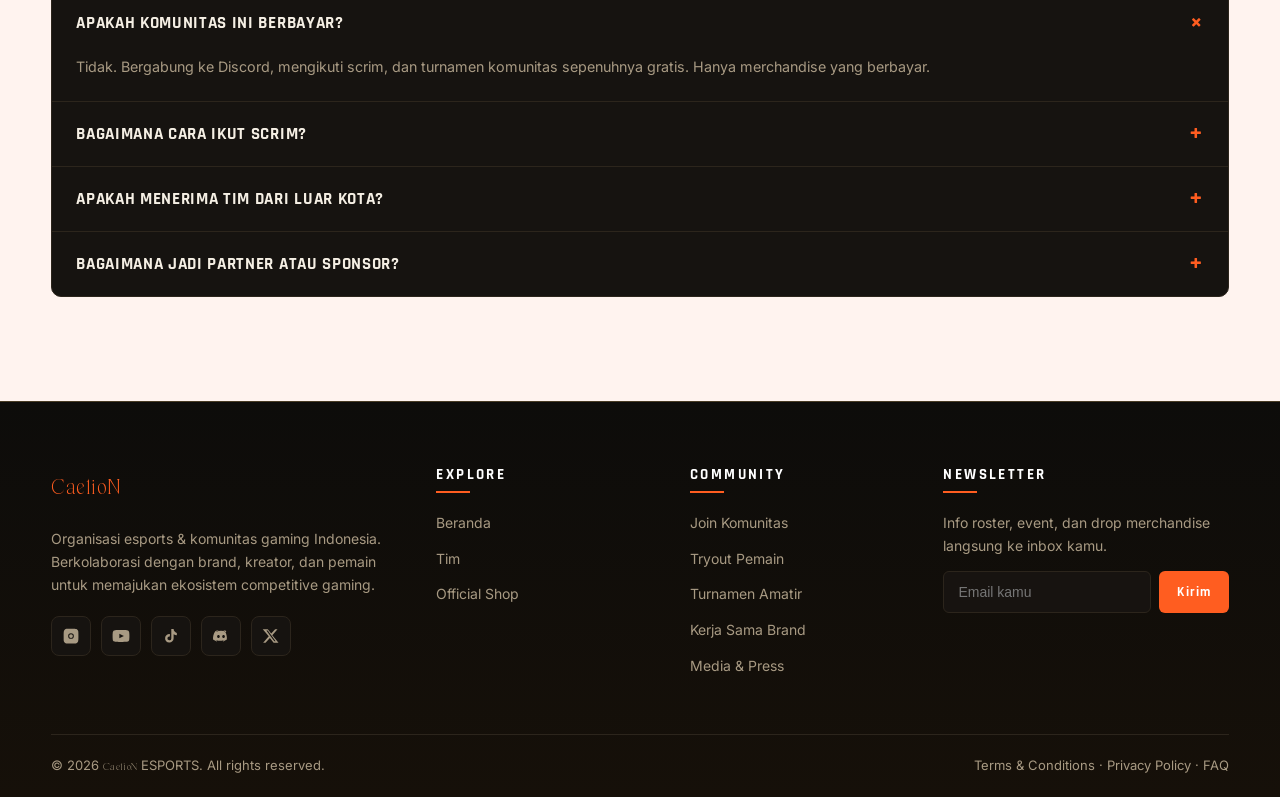
==== commit 0db6acca: "pindah ke folder Downloads + update terakhir" ====
--- a/community.html
+++ b/community.html
@@ -9,7 +9,7 @@
 <link rel="preconnect" href="https://fonts.googleapis.com" />
 <link rel="preconnect" href="https://fonts.gstatic.com" crossorigin />
 <link href="https://fonts.googleapis.com/css2?family=Rajdhani:wght@500;600;700&family=Inter:wght@400;500;600&family=Cinzel:wght@700;800;900&display=swap" rel="stylesheet" />
-<link rel="stylesheet" href="assets/css/style.css?v=14" />
+<link rel="stylesheet" href="assets/css/style.css?v=15" />
 </head>
 <body>
 
@@ -27,7 +27,7 @@
       </div>
       <div class="nav-item"><a href="teams.html">Tim<span class="caret"></span></a>
         <div class="drop">
-          <a href="teams.html#roster">Daftar Pemain</a>
+          <a href="teams.html#roster">ADMIN</a>
           <a href="teams.html#academy">Academy</a>
         </div>
       </div>
@@ -488,3 +488,5 @@
 
 
 
+
+
--- a/assets/css/style.css
+++ b/assets/css/style.css
@@ -2128,3 +2128,6 @@
 html.light .aurora-title { color: var(--text); filter: drop-shadow(0 0 18px rgba(255, 93, 32, 0.25)); }
 
 
+
+.font-caelion { font-family: "Del Rose", cursive; text-transform: none !important; letter-spacing: .02em; }
+
